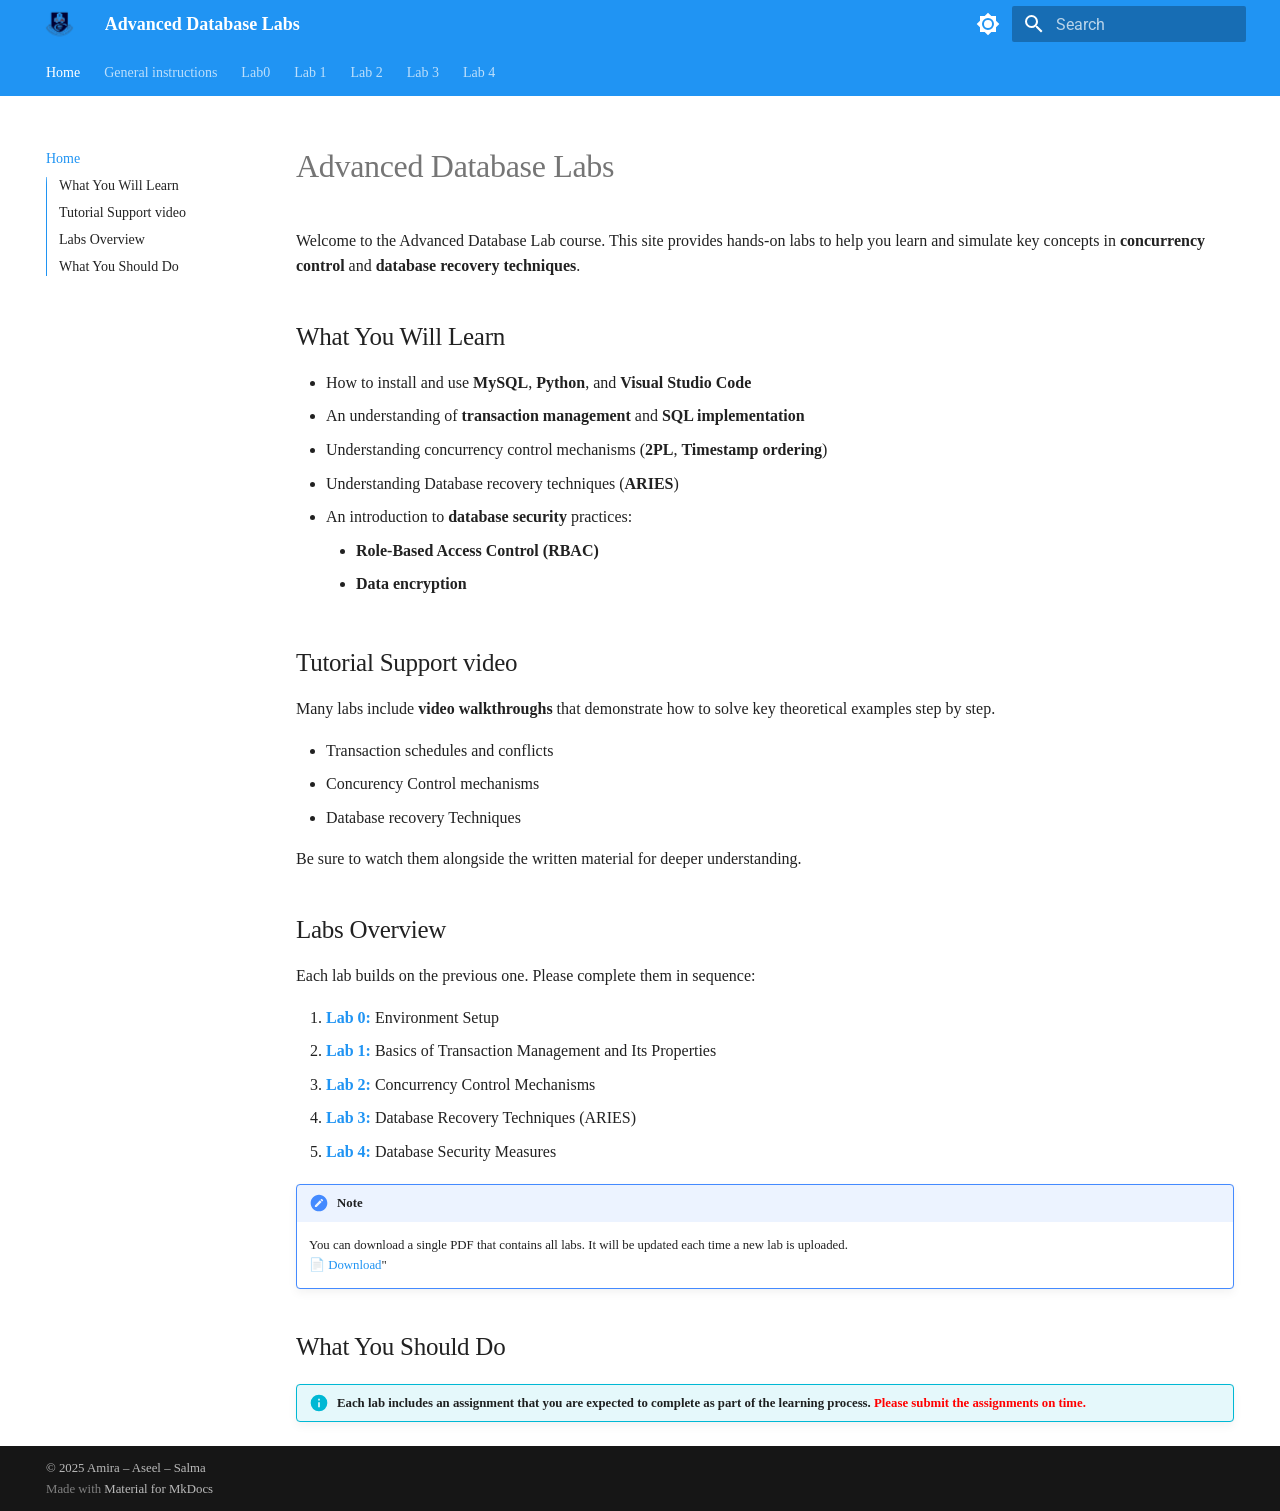
==== index.html @ b0fbf030 "Deployed c4fb5ec6 with MkDocs version: 1.6.1" ====
<!doctype html>
<html lang="en" class="no-js">
  <head>
    
      <meta charset="utf-8">
      <meta name="viewport" content="width=device-width,initial-scale=1">
      
        <meta name="description" content="A collection of lab assignments for the ADB 2025 course.">
      
      
        <meta name="author" content="Amira Nasreldeein, Aseel, Salma">
      
      
      
      
        <link rel="next" href="Labs/general_instructions/">
      
      
        
      
      
      <link rel="icon" href="image/fmsi.png">
      <meta name="generator" content="mkdocs-1.6.1, mkdocs-material-9.7.6">
    
    
      
        <title>Advanced Database Labs</title>
      
    
    
      <link rel="stylesheet" href="assets/stylesheets/main.484c7ddc.min.css">
      
        
        <link rel="stylesheet" href="assets/stylesheets/palette.ab4e12ef.min.css">
      
      


    
    
      
    
    
      
        
        
        <link rel="preconnect" href="https://fonts.gstatic.com" crossorigin>
        <link rel="stylesheet" href="https://fonts.googleapis.com/css?family=Roboto:300,300i,400,400i,700,700i%7CRoboto+Mono:400,400i,700,700i&display=fallback">
        <style>:root{--md-text-font:"Roboto";--md-code-font:"Roboto Mono"}</style>
      
    
    
      <link rel="stylesheet" href="stylesheets/extra.css">
    
    <script>__md_scope=new URL(".",location),__md_hash=e=>[...e].reduce(((e,_)=>(e<<5)-e+_.charCodeAt(0)),0),__md_get=(e,_=localStorage,t=__md_scope)=>JSON.parse(_.getItem(t.pathname+"."+e)),__md_set=(e,_,t=localStorage,a=__md_scope)=>{try{t.setItem(a.pathname+"."+e,JSON.stringify(_))}catch(e){}}</script>
    
      

    
    
  </head>
  
  
    
    
      
    
    
    
    
    <body dir="ltr" data-md-color-scheme="default" data-md-color-primary="blue" data-md-color-accent="pink">
  
    
    <input class="md-toggle" data-md-toggle="drawer" type="checkbox" id="__drawer" autocomplete="off">
    <input class="md-toggle" data-md-toggle="search" type="checkbox" id="__search" autocomplete="off">
    <label class="md-overlay" for="__drawer"></label>
    <div data-md-component="skip">
      
        
        <a href="#advanced-database-labs" class="md-skip">
          Skip to content
        </a>
      
    </div>
    <div data-md-component="announce">
      
    </div>
    
    
      

<header class="md-header" data-md-component="header">
  <nav class="md-header__inner md-grid" aria-label="Header">
    <a href="." title="Advanced Database Labs" class="md-header__button md-logo" aria-label="Advanced Database Labs" data-md-component="logo">
      
  <img src="image/fmsi.png" alt="logo">

    </a>
    <label class="md-header__button md-icon" for="__drawer">
      
      <svg xmlns="http://www.w3.org/2000/svg" viewBox="0 0 24 24"><path d="M3 6h18v2H3zm0 5h18v2H3zm0 5h18v2H3z"/></svg>
    </label>
    <div class="md-header__title" data-md-component="header-title">
      <div class="md-header__ellipsis">
        <div class="md-header__topic">
          <span class="md-ellipsis">
            Advanced Database Labs
          </span>
        </div>
        <div class="md-header__topic" data-md-component="header-topic">
          <span class="md-ellipsis">
            
              Home
            
          </span>
        </div>
      </div>
    </div>
    
      
        <form class="md-header__option" data-md-component="palette">
  
    
    
    
    <input class="md-option" data-md-color-media="" data-md-color-scheme="default" data-md-color-primary="blue" data-md-color-accent="pink"  aria-label="Switch to dark mode"  type="radio" name="__palette" id="__palette_0">
    
      <label class="md-header__button md-icon" title="Switch to dark mode" for="__palette_1" hidden>
        <svg xmlns="http://www.w3.org/2000/svg" viewBox="0 0 24 24"><path d="M12 8a4 4 0 0 0-4 4 4 4 0 0 0 4 4 4 4 0 0 0 4-4 4 4 0 0 0-4-4m0 10a6 6 0 0 1-6-6 6 6 0 0 1 6-6 6 6 0 0 1 6 6 6 6 0 0 1-6 6m8-9.31V4h-4.69L12 .69 8.69 4H4v4.69L.69 12 4 15.31V20h4.69L12 23.31 15.31 20H20v-4.69L23.31 12z"/></svg>
      </label>
    
  
    
    
    
    <input class="md-option" data-md-color-media="" data-md-color-scheme="slate" data-md-color-primary="blue" data-md-color-accent="pink"  aria-label="Switch to light mode"  type="radio" name="__palette" id="__palette_1">
    
      <label class="md-header__button md-icon" title="Switch to light mode" for="__palette_0" hidden>
        <svg xmlns="http://www.w3.org/2000/svg" viewBox="0 0 24 24"><path d="M12 18c-.89 0-1.74-.2-2.5-.55C11.56 16.5 13 14.42 13 12s-1.44-4.5-3.5-5.45C10.26 6.2 11.11 6 12 6a6 6 0 0 1 6 6 6 6 0 0 1-6 6m8-9.31V4h-4.69L12 .69 8.69 4H4v4.69L.69 12 4 15.31V20h4.69L12 23.31 15.31 20H20v-4.69L23.31 12z"/></svg>
      </label>
    
  
</form>
      
    
    
      <script>var palette=__md_get("__palette");if(palette&&palette.color){if("(prefers-color-scheme)"===palette.color.media){var media=matchMedia("(prefers-color-scheme: light)"),input=document.querySelector(media.matches?"[data-md-color-media='(prefers-color-scheme: light)']":"[data-md-color-media='(prefers-color-scheme: dark)']");palette.color.media=input.getAttribute("data-md-color-media"),palette.color.scheme=input.getAttribute("data-md-color-scheme"),palette.color.primary=input.getAttribute("data-md-color-primary"),palette.color.accent=input.getAttribute("data-md-color-accent")}for(var[key,value]of Object.entries(palette.color))document.body.setAttribute("data-md-color-"+key,value)}</script>
    
    
    
      
      
        <label class="md-header__button md-icon" for="__search">
          
          <svg xmlns="http://www.w3.org/2000/svg" viewBox="0 0 24 24"><path d="M9.5 3A6.5 6.5 0 0 1 16 9.5c0 1.61-.59 3.09-1.56 4.23l.27.27h.79l5 5-1.5 1.5-5-5v-.79l-.27-.27A6.52 6.52 0 0 1 9.5 16 6.5 6.5 0 0 1 3 9.5 6.5 6.5 0 0 1 9.5 3m0 2C7 5 5 7 5 9.5S7 14 9.5 14 14 12 14 9.5 12 5 9.5 5"/></svg>
        </label>
        <div class="md-search" data-md-component="search" role="dialog">
  <label class="md-search__overlay" for="__search"></label>
  <div class="md-search__inner" role="search">
    <form class="md-search__form" name="search">
      <input type="text" class="md-search__input" name="query" aria-label="Search" placeholder="Search" autocapitalize="off" autocorrect="off" autocomplete="off" spellcheck="false" data-md-component="search-query" required>
      <label class="md-search__icon md-icon" for="__search">
        
        <svg xmlns="http://www.w3.org/2000/svg" viewBox="0 0 24 24"><path d="M9.5 3A6.5 6.5 0 0 1 16 9.5c0 1.61-.59 3.09-1.56 4.23l.27.27h.79l5 5-1.5 1.5-5-5v-.79l-.27-.27A6.52 6.52 0 0 1 9.5 16 6.5 6.5 0 0 1 3 9.5 6.5 6.5 0 0 1 9.5 3m0 2C7 5 5 7 5 9.5S7 14 9.5 14 14 12 14 9.5 12 5 9.5 5"/></svg>
        
        <svg xmlns="http://www.w3.org/2000/svg" viewBox="0 0 24 24"><path d="M20 11v2H8l5.5 5.5-1.42 1.42L4.16 12l7.92-7.92L13.5 5.5 8 11z"/></svg>
      </label>
      <nav class="md-search__options" aria-label="Search">
        
        <button type="reset" class="md-search__icon md-icon" title="Clear" aria-label="Clear" tabindex="-1">
          
          <svg xmlns="http://www.w3.org/2000/svg" viewBox="0 0 24 24"><path d="M19 6.41 17.59 5 12 10.59 6.41 5 5 6.41 10.59 12 5 17.59 6.41 19 12 13.41 17.59 19 19 17.59 13.41 12z"/></svg>
        </button>
      </nav>
      
        <div class="md-search__suggest" data-md-component="search-suggest"></div>
      
    </form>
    <div class="md-search__output">
      <div class="md-search__scrollwrap" tabindex="0" data-md-scrollfix>
        <div class="md-search-result" data-md-component="search-result">
          <div class="md-search-result__meta">
            Initializing search
          </div>
          <ol class="md-search-result__list" role="presentation"></ol>
        </div>
      </div>
    </div>
  </div>
</div>
      
    
    
  </nav>
  
</header>
    
    <div class="md-container" data-md-component="container">
      
      
        
          
            
<nav class="md-tabs" aria-label="Tabs" data-md-component="tabs">
  <div class="md-grid">
    <ul class="md-tabs__list">
      
        
  
  
  
    
  
  
    <li class="md-tabs__item md-tabs__item--active">
      <a href="." class="md-tabs__link">
        
  
  
    
  
  Home

      </a>
    </li>
  

      
        
  
  
  
  
    <li class="md-tabs__item">
      <a href="Labs/general_instructions/" class="md-tabs__link">
        
  
  
    
  
  General instructions

      </a>
    </li>
  

      
        
  
  
  
  
    <li class="md-tabs__item">
      <a href="Labs/Lab0/" class="md-tabs__link">
        
  
  
    
  
  Lab0

      </a>
    </li>
  

      
        
  
  
  
  
    <li class="md-tabs__item">
      <a href="Labs/Lab1/" class="md-tabs__link">
        
  
  
    
  
  Lab 1

      </a>
    </li>
  

      
        
  
  
  
  
    <li class="md-tabs__item">
      <a href="Labs/Lab2/" class="md-tabs__link">
        
  
  
    
  
  Lab 2

      </a>
    </li>
  

      
        
  
  
  
  
    <li class="md-tabs__item">
      <a href="Labs/Lab3/" class="md-tabs__link">
        
  
  
    
  
  Lab 3

      </a>
    </li>
  

      
        
  
  
  
  
    <li class="md-tabs__item">
      <a href="Labs/Lab4/" class="md-tabs__link">
        
  
  
    
  
  Lab 4

      </a>
    </li>
  

      
    </ul>
  </div>
</nav>
          
        
      
      <main class="md-main" data-md-component="main">
        <div class="md-main__inner md-grid">
          
            
              
              <div class="md-sidebar md-sidebar--primary" data-md-component="sidebar" data-md-type="navigation" >
                <div class="md-sidebar__scrollwrap">
                  <div class="md-sidebar__inner">
                    


  


  

<nav class="md-nav md-nav--primary md-nav--lifted md-nav--integrated" aria-label="Navigation" data-md-level="0">
  <label class="md-nav__title" for="__drawer">
    <a href="." title="Advanced Database Labs" class="md-nav__button md-logo" aria-label="Advanced Database Labs" data-md-component="logo">
      
  <img src="image/fmsi.png" alt="logo">

    </a>
    Advanced Database Labs
  </label>
  
  <ul class="md-nav__list" data-md-scrollfix>
    
      
      
  
  
    
  
  
  
    <li class="md-nav__item md-nav__item--active">
      
      <input class="md-nav__toggle md-toggle" type="checkbox" id="__toc">
      
      
        
      
      
        <label class="md-nav__link md-nav__link--active" for="__toc">
          
  
  
  <span class="md-ellipsis">
    
  
    Home
  

    
  </span>
  
  

          <span class="md-nav__icon md-icon"></span>
        </label>
      
      <a href="." class="md-nav__link md-nav__link--active">
        
  
  
  <span class="md-ellipsis">
    
  
    Home
  

    
  </span>
  
  

      </a>
      
        

<nav class="md-nav md-nav--secondary" aria-label="Table of contents">
  
  
  
    
  
  
    <label class="md-nav__title" for="__toc">
      <span class="md-nav__icon md-icon"></span>
      Table of contents
    </label>
    <ul class="md-nav__list" data-md-component="toc" data-md-scrollfix>
      
        <li class="md-nav__item">
  <a href="#what-you-will-learn" class="md-nav__link">
    <span class="md-ellipsis">
      
        What You Will Learn
      
    </span>
  </a>
  
</li>
      
        <li class="md-nav__item">
  <a href="#tutorial-support-video" class="md-nav__link">
    <span class="md-ellipsis">
      
        Tutorial Support video
      
    </span>
  </a>
  
</li>
      
        <li class="md-nav__item">
  <a href="#labs-overview" class="md-nav__link">
    <span class="md-ellipsis">
      
        Labs Overview
      
    </span>
  </a>
  
</li>
      
        <li class="md-nav__item">
  <a href="#what-you-should-do" class="md-nav__link">
    <span class="md-ellipsis">
      
        What You Should Do
      
    </span>
  </a>
  
</li>
      
    </ul>
  
</nav>
      
    </li>
  

    
      
      
  
  
  
  
    <li class="md-nav__item">
      <a href="Labs/general_instructions/" class="md-nav__link">
        
  
  
  <span class="md-ellipsis">
    
  
    General instructions
  

    
  </span>
  
  

      </a>
    </li>
  

    
      
      
  
  
  
  
    <li class="md-nav__item">
      <a href="Labs/Lab0/" class="md-nav__link">
        
  
  
  <span class="md-ellipsis">
    
  
    Lab0
  

    
  </span>
  
  

      </a>
    </li>
  

    
      
      
  
  
  
  
    <li class="md-nav__item">
      <a href="Labs/Lab1/" class="md-nav__link">
        
  
  
  <span class="md-ellipsis">
    
  
    Lab 1
  

    
  </span>
  
  

      </a>
    </li>
  

    
      
      
  
  
  
  
    <li class="md-nav__item">
      <a href="Labs/Lab2/" class="md-nav__link">
        
  
  
  <span class="md-ellipsis">
    
  
    Lab 2
  

    
  </span>
  
  

      </a>
    </li>
  

    
      
      
  
  
  
  
    <li class="md-nav__item">
      <a href="Labs/Lab3/" class="md-nav__link">
        
  
  
  <span class="md-ellipsis">
    
  
    Lab 3
  

    
  </span>
  
  

      </a>
    </li>
  

    
      
      
  
  
  
  
    <li class="md-nav__item">
      <a href="Labs/Lab4/" class="md-nav__link">
        
  
  
  <span class="md-ellipsis">
    
  
    Lab 4
  

    
  </span>
  
  

      </a>
    </li>
  

    
  </ul>
</nav>
                  </div>
                </div>
              </div>
            
            
          
          
            <div class="md-content" data-md-component="content">
              
              <article class="md-content__inner md-typeset">
                
                  



<h1 id="advanced-database-labs">Advanced Database Labs</h1>
<p>Welcome to the Advanced Database Lab course. This site provides hands-on labs to help you learn and simulate key concepts in <strong>concurrency control</strong> and <strong>database recovery techniques</strong>.</p>
<h2 id="what-you-will-learn">What You Will Learn</h2>
<ul>
<li>How to install and use <strong>MySQL</strong>, <strong>Python</strong>, and <strong>Visual Studio Code</strong></li>
<li>An understanding of <strong>transaction management</strong> and <strong>SQL implementation</strong></li>
<li>Understanding concurrency control mechanisms (<strong>2PL</strong>, <strong>Timestamp ordering</strong>)</li>
<li>Understanding Database recovery techniques (<strong>ARIES</strong>)</li>
<li>An introduction to <strong>database security</strong> practices:<ul>
<li><strong>Role-Based Access Control (RBAC)</strong></li>
<li><strong>Data encryption</strong></li>
</ul>
</li>
</ul>
<h2 id="tutorial-support-video">Tutorial Support video</h2>
<p>Many labs include <strong>video walkthroughs</strong> that demonstrate how to solve key theoretical examples step by step.</p>
<ul>
<li>Transaction schedules and conflicts</li>
<li>Concurency Control mechanisms</li>
<li>Database recovery Techniques</li>
</ul>
<p>Be sure to watch them alongside the written material for deeper understanding.</p>
<h2 id="labs-overview">Labs Overview</h2>
<p>Each lab builds on the previous one. Please complete them in sequence:</p>
<ol>
<li><a href="Labs/Lab0/"><strong>Lab 0:</strong></a> Environment Setup</li>
<li><a href="Labs/Lab1/"><strong>Lab 1:</strong></a> Basics of Transaction Management and Its Properties</li>
<li><a href="Labs/Lab2/"><strong>Lab 2:</strong></a> Concurrency Control Mechanisms</li>
<li><a href="Labs/Lab3/"><strong>Lab 3:</strong></a> Database Recovery Techniques (ARIES)</li>
<li><a href="Labs/Lab4/"><strong>Lab 4:</strong></a> Database Security Measures</li>
</ol>
<div class="admonition note">
<p class="admonition-title">Note</p>
<p>You can download a single PDF that contains all labs. It will be updated each time a new lab is uploaded.<br />
📄 <a href="pdfs/documents.pdf">Download</a>"</p>
</div>
<h2 id="what-you-should-do">What You Should Do</h2>
<div class="admonition info">
<p class="admonition-title">Each lab includes an <strong>assignment</strong> that you are expected to complete as part of the learning process.<span style="color: red;"> Please submit the assignments on time.</span></p>
</div>












                
              </article>
            </div>
          
          
  <script>var tabs=__md_get("__tabs");if(Array.isArray(tabs))e:for(var set of document.querySelectorAll(".tabbed-set")){var labels=set.querySelector(".tabbed-labels");for(var tab of tabs)for(var label of labels.getElementsByTagName("label"))if(label.innerText.trim()===tab){var input=document.getElementById(label.htmlFor);input.checked=!0;continue e}}</script>

<script>var target=document.getElementById(location.hash.slice(1));target&&target.name&&(target.checked=target.name.startsWith("__tabbed_"))</script>
        </div>
        
          <button type="button" class="md-top md-icon" data-md-component="top" hidden>
  
  <svg xmlns="http://www.w3.org/2000/svg" viewBox="0 0 24 24"><path d="M13 20h-2V8l-5.5 5.5-1.42-1.42L12 4.16l7.92 7.92-1.42 1.42L13 8z"/></svg>
  Back to top
</button>
        
      </main>
      
        <footer class="md-footer">
  
  <div class="md-footer-meta md-typeset">
    <div class="md-footer-meta__inner md-grid">
      <div class="md-copyright">
  
    <div class="md-copyright__highlight">
      © 2025 Amira – Aseel – Salma
    </div>
  
  
    Made with
    <a href="https://squidfunk.github.io/mkdocs-material/" target="_blank" rel="noopener">
      Material for MkDocs
    </a>
  
</div>
      
    </div>
  </div>
</footer>
      
    </div>
    <div class="md-dialog" data-md-component="dialog">
      <div class="md-dialog__inner md-typeset"></div>
    </div>
    
    
    
      
      
      <script id="__config" type="application/json">{"annotate": null, "base": ".", "features": ["navigation.tabs", "navigation.sections", "toc.integrate", "content.tooltips", "navigation.top", "search.suggest", "search.highlight", "content.tabs.link", "content.code.annotate", "content.code.copy", "content.code.select", "content.code.expand", "content.code.fold", "content.code.line_numbers", "content.code.highlight", "content.code.language", "content.code.title", "content.code.wrap"], "search": "assets/javascripts/workers/search.2c215733.min.js", "tags": null, "translations": {"clipboard.copied": "Copied to clipboard", "clipboard.copy": "Copy to clipboard", "search.result.more.one": "1 more on this page", "search.result.more.other": "# more on this page", "search.result.none": "No matching documents", "search.result.one": "1 matching document", "search.result.other": "# matching documents", "search.result.placeholder": "Type to start searching", "search.result.term.missing": "Missing", "select.version": "Select version"}, "version": null}</script>
    
    
      <script src="assets/javascripts/bundle.79ae519e.min.js"></script>
      
        <script src="js/open_links.js"></script>
      
    
  </body>
</html>
---- assets/stylesheets/main.484c7ddc.min.css ----
@charset "UTF-8";html{-webkit-text-size-adjust:none;-moz-text-size-adjust:none;text-size-adjust:none;box-sizing:border-box}*,:after,:before{box-sizing:inherit}@media (prefers-reduced-motion){*,:after,:before{transition:none!important}}body{margin:0}a,button,input,label{-webkit-tap-highlight-color:transparent}a{color:inherit;text-decoration:none}hr{border:0;box-sizing:initial;display:block;height:.05rem;overflow:visible;padding:0}small{font-size:80%}sub,sup{line-height:1em}img{border-style:none}table{border-collapse:initial;border-spacing:0}td,th{font-weight:400;vertical-align:top}button{background:#0000;border:0;font-family:inherit;font-size:inherit;margin:0;padding:0}input{border:0;outline:none}:root{--md-primary-fg-color:#4051b5;--md-primary-fg-color--light:#5d6cc0;--md-primary-fg-color--dark:#303fa1;--md-primary-bg-color:#fff;--md-primary-bg-color--light:#ffffffb3;--md-accent-fg-color:#526cfe;--md-accent-fg-color--transparent:#526cfe1a;--md-accent-bg-color:#fff;--md-accent-bg-color--light:#ffffffb3}[data-md-color-scheme=default]{color-scheme:light}[data-md-color-scheme=default] img[src$="#gh-dark-mode-only"],[data-md-color-scheme=default] img[src$="#only-dark"]{display:none}:root,[data-md-color-scheme=default]{--md-hue:225deg;--md-default-fg-color:#000000de;--md-default-fg-color--light:#0000008a;--md-default-fg-color--lighter:#00000052;--md-default-fg-color--lightest:#00000012;--md-default-bg-color:#fff;--md-default-bg-color--light:#ffffffb3;--md-default-bg-color--lighter:#ffffff4d;--md-default-bg-color--lightest:#ffffff1f;--md-code-fg-color:#36464e;--md-code-bg-color:#f5f5f5;--md-code-bg-color--light:#f5f5f5b3;--md-code-bg-color--lighter:#f5f5f54d;--md-code-hl-color:#4287ff;--md-code-hl-color--light:#4287ff1a;--md-code-hl-number-color:#d52a2a;--md-code-hl-special-color:#db1457;--md-code-hl-function-color:#a846b9;--md-code-hl-constant-color:#6e59d9;--md-code-hl-keyword-color:#3f6ec6;--md-code-hl-string-color:#1c7d4d;--md-code-hl-name-color:var(--md-code-fg-color);--md-code-hl-operator-color:var(--md-default-fg-color--light);--md-code-hl-punctuation-color:var(--md-default-fg-color--light);--md-code-hl-comment-color:var(--md-default-fg-color--light);--md-code-hl-generic-color:var(--md-default-fg-color--light);--md-code-hl-variable-color:var(--md-default-fg-color--light);--md-typeset-color:var(--md-default-fg-color);--md-typeset-a-color:var(--md-primary-fg-color);--md-typeset-del-color:#f5503d26;--md-typeset-ins-color:#0bd57026;--md-typeset-kbd-color:#fafafa;--md-typeset-kbd-accent-color:#fff;--md-typeset-kbd-border-color:#b8b8b8;--md-typeset-mark-color:#ffff0080;--md-typeset-table-color:#0000001f;--md-typeset-table-color--light:rgba(0,0,0,.035);--md-admonition-fg-color:var(--md-default-fg-color);--md-admonition-bg-color:var(--md-default-bg-color);--md-warning-fg-color:#000000de;--md-warning-bg-color:#ff9;--md-footer-fg-color:#fff;--md-footer-fg-color--light:#ffffffb3;--md-footer-fg-color--lighter:#ffffff73;--md-footer-bg-color:#000000de;--md-footer-bg-color--dark:#00000052;--md-shadow-z1:0 0.2rem 0.5rem #0000000d,0 0 0.05rem #0000001a;--md-shadow-z2:0 0.2rem 0.5rem #0000001a,0 0 0.05rem #00000040;--md-shadow-z3:0 0.2rem 0.5rem #0003,0 0 0.05rem #00000059}.md-icon svg{fill:currentcolor;display:block;height:1.2rem;width:1.2rem}body{-webkit-font-smoothing:antialiased;-moz-osx-font-smoothing:grayscale;--md-text-font-family:var(--md-text-font,_),-apple-system,BlinkMacSystemFont,Helvetica,Arial,sans-serif;--md-code-font-family:var(--md-code-font,_),SFMono-Regular,Consolas,Menlo,monospace}aside,body,input{font-feature-settings:"kern","liga";color:var(--md-typeset-color);font-family:var(--md-text-font-family)}code,kbd,pre{font-feature-settings:"kern";font-family:var(--md-code-font-family)}:root{--md-typeset-table-sort-icon:url('data:image/svg+xml;charset=utf-8,<svg xmlns="http://www.w3.org/2000/svg" viewBox="0 0 24 24"><path d="m18 21-4-4h3V7h-3l4-4 4 4h-3v10h3M2 19v-2h10v2M2 13v-2h7v2M2 7V5h4v2z"/></svg>');--md-typeset-table-sort-icon--asc:url('data:image/svg+xml;charset=utf-8,<svg xmlns="http://www.w3.org/2000/svg" viewBox="0 0 24 24"><path d="M19 17h3l-4 4-4-4h3V3h2M2 17h10v2H2M6 5v2H2V5m0 6h7v2H2z"/></svg>');--md-typeset-table-sort-icon--desc:url('data:image/svg+xml;charset=utf-8,<svg xmlns="http://www.w3.org/2000/svg" viewBox="0 0 24 24"><path d="M19 7h3l-4-4-4 4h3v14h2M2 17h10v2H2M6 5v2H2V5m0 6h7v2H2z"/></svg>')}.md-typeset{-webkit-print-color-adjust:exact;color-adjust:exact;font-size:.8rem;line-height:1.6;overflow-wrap:break-word}@media print{.md-typeset{font-size:.68rem}}.md-typeset blockquote,.md-typeset dl,.md-typeset figure,.md-typeset ol,.md-typeset pre,.md-typeset ul{margin-bottom:1em;margin-top:1em}.md-typeset h1{color:var(--md-default-fg-color--light);font-size:2em;line-height:1.3;margin:0 0 1.25em}.md-typeset h1,.md-typeset h2{font-weight:300;letter-spacing:-.01em}.md-typeset h2{font-size:1.5625em;line-height:1.4;margin:1.6em 0 .64em}.md-typeset h3{font-size:1.25em;font-weight:400;letter-spacing:-.01em;line-height:1.5;margin:1.6em 0 .8em}.md-typeset h2+h3{margin-top:.8em}.md-typeset h4{font-weight:700;letter-spacing:-.01em;margin:1em 0}.md-typeset h5,.md-typeset h6{color:var(--md-default-fg-color--light);font-size:.8em;font-weight:700;letter-spacing:-.01em;margin:1.25em 0}.md-typeset h5{text-transform:uppercase}.md-typeset h5 code{text-transform:none}.md-typeset hr{border-bottom:.05rem solid var(--md-default-fg-color--lightest);display:flow-root;margin:1.5em 0}.md-typeset a{color:var(--md-typeset-a-color);word-break:break-word}.md-typeset a,.md-typeset a:before{transition:color 125ms}.md-typeset a:focus,.md-typeset a:hover{color:var(--md-accent-fg-color)}.md-typeset a:focus code,.md-typeset a:hover code{background-color:var(--md-accent-fg-color--transparent);color:var(--md-accent-fg-color)}.md-typeset a code{color:var(--md-typeset-a-color)}.md-typeset a.focus-visible{outline-color:var(--md-accent-fg-color);outline-offset:.2rem}.md-typeset code,.md-typeset kbd,.md-typeset pre{color:var(--md-code-fg-color);direction:ltr;font-variant-ligatures:none;transition:background-color 125ms}@media print{.md-typeset code,.md-typeset kbd,.md-typeset pre{white-space:pre-wrap}}.md-typeset code{background-color:var(--md-code-bg-color);border-radius:.1rem;-webkit-box-decoration-break:clone;box-decoration-break:clone;font-size:.85em;padding:0 .2941176471em;transition:color 125ms,background-color 125ms;word-break:break-word}.md-typeset code:not(.focus-visible){-webkit-tap-highlight-color:transparent;outline:none}.md-typeset pre{display:flow-root;line-height:1.4;position:relative}.md-typeset pre>code{-webkit-box-decoration-break:slice;box-decoration-break:slice;box-shadow:none;display:block;margin:0;outline-color:var(--md-accent-fg-color);overflow:auto;padding:.7720588235em 1.1764705882em;scrollbar-color:var(--md-default-fg-color--lighter) #0000;scrollbar-width:thin;touch-action:auto;word-break:normal}.md-typeset pre>code:hover{scrollbar-color:var(--md-accent-fg-color) #0000}.md-typeset pre>code::-webkit-scrollbar{height:.2rem;width:.2rem}.md-typeset pre>code::-webkit-scrollbar-thumb{background-color:var(--md-default-fg-color--lighter)}.md-typeset pre>code::-webkit-scrollbar-thumb:hover{background-color:var(--md-accent-fg-color)}.md-typeset kbd{background-color:var(--md-typeset-kbd-color);border-radius:.1rem;box-shadow:0 .1rem 0 .05rem var(--md-typeset-kbd-border-color),0 .1rem 0 var(--md-typeset-kbd-border-color),0 -.1rem .2rem var(--md-typeset-kbd-accent-color) inset;color:var(--md-default-fg-color);display:inline-block;font-size:.75em;padding:0 .6666666667em;vertical-align:text-top;word-break:break-word}.md-typeset mark{background-color:var(--md-typeset-mark-color);-webkit-box-decoration-break:clone;box-decoration-break:clone;color:inherit;word-break:break-word}.md-typeset abbr{cursor:help;text-decoration:none}.md-typeset [data-preview],.md-typeset abbr{border-bottom:.05rem dotted var(--md-default-fg-color--light)}.md-typeset small{opacity:.75}[dir=ltr] .md-typeset sub,[dir=ltr] .md-typeset sup{margin-left:.078125em}[dir=rtl] .md-typeset sub,[dir=rtl] .md-typeset sup{margin-right:.078125em}[dir=ltr] .md-typeset blockquote{padding-left:.6rem}[dir=rtl] .md-typeset blockquote{padding-right:.6rem}[dir=ltr] .md-typeset blockquote{border-left:.2rem solid var(--md-default-fg-color--lighter)}[dir=rtl] .md-typeset blockquote{border-right:.2rem solid var(--md-default-fg-color--lighter)}.md-typeset blockquote{color:var(--md-default-fg-color--light);margin-left:0;margin-right:0}.md-typeset ul{list-style-type:disc}.md-typeset ul[type]{list-style-type:revert-layer}[dir=ltr] .md-typeset ol,[dir=ltr] .md-typeset ul{margin-left:.625em}[dir=rtl] .md-typeset ol,[dir=rtl] .md-typeset ul{margin-right:.625em}.md-typeset ol,.md-typeset ul{padding:0}.md-typeset ol:not([hidden]),.md-typeset ul:not([hidden]){display:flow-root}.md-typeset ol ol,.md-typeset ul ol{list-style-type:lower-alpha}.md-typeset ol ol ol,.md-typeset ul ol ol{list-style-type:lower-roman}.md-typeset ol ol ol ol,.md-typeset ul ol ol ol{list-style-type:upper-alpha}.md-typeset ol ol ol ol ol,.md-typeset ul ol ol ol ol{list-style-type:upper-roman}.md-typeset ol[type],.md-typeset ul[type]{list-style-type:revert-layer}[dir=ltr] .md-typeset ol li,[dir=ltr] .md-typeset ul li{margin-left:1.25em}[dir=rtl] .md-typeset ol li,[dir=rtl] .md-typeset ul li{margin-right:1.25em}.md-typeset ol li,.md-typeset ul li{margin-bottom:.5em}.md-typeset ol li blockquote,.md-typeset ol li p,.md-typeset ul li blockquote,.md-typeset ul li p{margin:.5em 0}.md-typeset ol li:last-child,.md-typeset ul li:last-child{margin-bottom:0}[dir=ltr] .md-typeset ol li ol,[dir=ltr] .md-typeset ol li ul,[dir=ltr] .md-typeset ul li ol,[dir=ltr] .md-typeset ul li ul{margin-left:.625em}[dir=rtl] .md-typeset ol li ol,[dir=rtl] .md-typeset ol li ul,[dir=rtl] .md-typeset ul li ol,[dir=rtl] .md-typeset ul li ul{margin-right:.625em}.md-typeset ol li ol,.md-typeset ol li ul,.md-typeset ul li ol,.md-typeset ul li ul{margin-bottom:.5em;margin-top:.5em}[dir=ltr] .md-typeset dd{margin-left:1.875em}[dir=rtl] .md-typeset dd{margin-right:1.875em}.md-typeset dd{margin-bottom:1.5em;margin-top:1em}.md-typeset img,.md-typeset svg,.md-typeset video{height:auto;max-width:100%}.md-typeset img[align=left]{margin:1em 1em 1em 0}.md-typeset img[align=right]{margin:1em 0 1em 1em}.md-typeset img[align]:only-child{margin-top:0}.md-typeset figure{display:flow-root;margin:1em auto;max-width:100%;text-align:center;width:fit-content}.md-typeset figure img{display:block;margin:0 auto}.md-typeset figcaption{font-style:italic;margin:1em auto;max-width:24rem}.md-typeset iframe{max-width:100%}.md-typeset table:not([class]){background-color:var(--md-default-bg-color);border:.05rem solid var(--md-typeset-table-color);border-radius:.1rem;display:inline-block;font-size:.64rem;max-width:100%;overflow:auto;touch-action:auto}@media print{.md-typeset table:not([class]){display:table}}.md-typeset table:not([class])+*{margin-top:1.5em}.md-typeset table:not([class]) td>:first-child,.md-typeset table:not([class]) th>:first-child{margin-top:0}.md-typeset table:not([class]) td>:last-child,.md-typeset table:not([class]) th>:last-child{margin-bottom:0}.md-typeset table:not([class]) td:not([align]),.md-typeset table:not([class]) th:not([align]){text-align:left}[dir=rtl] .md-typeset table:not([class]) td:not([align]),[dir=rtl] .md-typeset table:not([class]) th:not([align]){text-align:right}.md-typeset table:not([class]) th{font-weight:700;min-width:5rem;padding:.9375em 1.25em;vertical-align:top}.md-typeset table:not([class]) td{border-top:.05rem solid var(--md-typeset-table-color);padding:.9375em 1.25em;vertical-align:top}.md-typeset table:not([class]) tbody tr{transition:background-color 125ms}.md-typeset table:not([class]) tbody tr:hover{background-color:var(--md-typeset-table-color--light);box-shadow:0 .05rem 0 var(--md-default-bg-color) inset}.md-typeset table:not([class]) a{word-break:normal}.md-typeset table th[role=columnheader]{cursor:pointer}[dir=ltr] .md-typeset table th[role=columnheader]:after{margin-left:.5em}[dir=rtl] .md-typeset table th[role=columnheader]:after{margin-right:.5em}.md-typeset table th[role=columnheader]:after{content:"";display:inline-block;height:1.2em;-webkit-mask-image:var(--md-typeset-table-sort-icon);mask-image:var(--md-typeset-table-sort-icon);-webkit-mask-repeat:no-repeat;mask-repeat:no-repeat;-webkit-mask-size:contain;mask-size:contain;transition:background-color 125ms;vertical-align:text-bottom;width:1.2em}.md-typeset table th[role=columnheader]:hover:after{background-color:var(--md-default-fg-color--lighter)}.md-typeset table th[role=columnheader][aria-sort=ascending]:after{background-color:var(--md-default-fg-color--light);-webkit-mask-image:var(--md-typeset-table-sort-icon--asc);mask-image:var(--md-typeset-table-sort-icon--asc)}.md-typeset table th[role=columnheader][aria-sort=descending]:after{background-color:var(--md-default-fg-color--light);-webkit-mask-image:var(--md-typeset-table-sort-icon--desc);mask-image:var(--md-typeset-table-sort-icon--desc)}.md-typeset__scrollwrap{margin:1em -.8rem;overflow-x:auto;touch-action:auto}.md-typeset__table{display:inline-block;margin-bottom:.5em;padding:0 .8rem}@media print{.md-typeset__table{display:block}}html .md-typeset__table table{display:table;margin:0;overflow:hidden;width:100%}@media screen and (max-width:44.984375em){.md-content__inner>pre{margin:1em -.8rem}.md-content__inner>pre code{border-radius:0}}.md-typeset .md-author{border-radius:100%;display:block;flex-shrink:0;height:1.6rem;overflow:hidden;position:relative;transition:color 125ms,transform 125ms;width:1.6rem}.md-typeset .md-author img{display:block}.md-typeset .md-author--more{background:var(--md-default-fg-color--lightest);color:var(--md-default-fg-color--lighter);font-size:.6rem;font-weight:700;line-height:1.6rem;text-align:center}.md-typeset .md-author--long{height:2.4rem;width:2.4rem}.md-typeset a.md-author{transform:scale(1)}.md-typeset a.md-author img{border-radius:100%;filter:grayscale(100%) opacity(75%);transition:filter 125ms}.md-typeset a.md-author:focus,.md-typeset a.md-author:hover{transform:scale(1.1);z-index:1}.md-typeset a.md-author:focus img,.md-typeset a.md-author:hover img{filter:grayscale(0)}.md-banner{background-color:var(--md-footer-bg-color);color:var(--md-footer-fg-color);overflow:auto}@media print{.md-banner{display:none}}.md-banner--warning{background-color:var(--md-warning-bg-color);color:var(--md-warning-fg-color)}.md-banner__inner{font-size:.7rem;margin:.6rem auto;padding:0 .8rem}[dir=ltr] .md-banner__button{float:right}[dir=rtl] .md-banner__button{float:left}.md-banner__button{color:inherit;cursor:pointer;transition:opacity .25s}.no-js .md-banner__button{display:none}.md-banner__button:hover{opacity:.7}html{font-size:125%;height:100%;overflow-x:hidden}@media screen and (min-width:100em){html{font-size:137.5%}}@media screen and (min-width:125em){html{font-size:150%}}body{background-color:var(--md-default-bg-color);display:flex;flex-direction:column;font-size:.5rem;min-height:100%;position:relative;width:100%}@media print{body{display:block}}@media screen and (max-width:59.984375em){body[data-md-scrolllock]{position:fixed}}.md-grid{margin-left:auto;margin-right:auto;max-width:61rem}.md-container{display:flex;flex-direction:column;flex-grow:1}@media print{.md-container{display:block}}.md-main{flex-grow:1}.md-main__inner{display:flex;height:100%;margin-top:1.5rem}.md-ellipsis{overflow:hidden;text-overflow:ellipsis}.md-toggle{display:none}.md-option{height:0;opacity:0;position:absolute;width:0}.md-option:checked+label:not([hidden]){display:block}.md-option.focus-visible+label{outline-color:var(--md-accent-fg-color);outline-style:auto}.md-skip{background-color:var(--md-default-fg-color);border-radius:.1rem;color:var(--md-default-bg-color);font-size:.64rem;margin:.5rem;opacity:0;outline-color:var(--md-accent-fg-color);padding:.3rem .5rem;position:fixed;transform:translateY(.4rem);z-index:-1}.md-skip:focus{opacity:1;transform:translateY(0);transition:transform .25s cubic-bezier(.4,0,.2,1),opacity 175ms 75ms;z-index:10}@page{margin:25mm}:root{--md-clipboard-icon:url('data:image/svg+xml;charset=utf-8,<svg xmlns="http://www.w3.org/2000/svg" viewBox="0 0 24 24"><path d="M19 21H8V7h11m0-2H8a2 2 0 0 0-2 2v14a2 2 0 0 0 2 2h11a2 2 0 0 0 2-2V7a2 2 0 0 0-2-2m-3-4H4a2 2 0 0 0-2 2v14h2V3h12z"/></svg>')}.md-clipboard{border-radius:.1rem;color:var(--md-default-fg-color--lightest);cursor:pointer;height:1.5em;outline-color:var(--md-accent-fg-color);outline-offset:.1rem;transition:color .25s;width:1.5em;z-index:1}@media print{.md-clipboard{display:none}}.md-clipboard:not(.focus-visible){-webkit-tap-highlight-color:transparent;outline:none}:hover>.md-clipboard{color:var(--md-default-fg-color--light)}.md-clipboard:focus,.md-clipboard:hover{color:var(--md-accent-fg-color)}.md-clipboard:after{background-color:currentcolor;content:"";display:block;height:1.125em;margin:0 auto;-webkit-mask-image:var(--md-clipboard-icon);mask-image:var(--md-clipboard-icon);-webkit-mask-position:center;mask-position:center;-webkit-mask-repeat:no-repeat;mask-repeat:no-repeat;-webkit-mask-size:contain;mask-size:contain;width:1.125em}.md-clipboard--inline{cursor:pointer}.md-clipboard--inline code{transition:color .25s,background-color .25s}.md-clipboard--inline:focus code,.md-clipboard--inline:hover code{background-color:var(--md-accent-fg-color--transparent);color:var(--md-accent-fg-color)}:root{--md-code-select-icon:url('data:image/svg+xml;charset=utf-8,<svg xmlns="http://www.w3.org/2000/svg" viewBox="0 0 24 24"><path d="M19 19h-4v2h4c1.1 0 2-.9 2-2v-4h-2m0-12h-4v2h4v4h2V5c0-1.1-.9-2-2-2M5 5h4V3H5c-1.1 0-2 .9-2 2v4h2m0 6H3v4c0 1.1.9 2 2 2h4v-2H5zm2-4h2v2H7zm4 0h2v2h-2zm4 0h2v2h-2zM7 7h2v2H7zm4 0h2v2h-2zm4 0h2v2h-2zm-8 8h2v2H7zm4 0h2v2h-2zm4 0h2v2h-2z"/></svg>');--md-code-copy-icon:url('data:image/svg+xml;charset=utf-8,<svg xmlns="http://www.w3.org/2000/svg" viewBox="0 0 24 24"><path d="M19 21H8V7h11m0-2H8a2 2 0 0 0-2 2v14a2 2 0 0 0 2 2h11a2 2 0 0 0 2-2V7a2 2 0 0 0-2-2m-3-4H4a2 2 0 0 0-2 2v14h2V3h12z"/></svg>')}.md-typeset .md-code__content{display:grid}.md-code__nav{background-color:var(--md-code-bg-color--lighter);border-radius:.1rem;display:flex;gap:.2rem;padding:.2rem;position:absolute;right:.25em;top:.25em;transition:background-color .25s;z-index:1}:hover>.md-code__nav{background-color:var(--md-code-bg-color--light)}.md-code__button{color:var(--md-default-fg-color--lightest);cursor:pointer;display:block;height:1.5em;outline-color:var(--md-accent-fg-color);outline-offset:.1rem;transition:color .25s;width:1.5em}:hover>*>.md-code__button{color:var(--md-default-fg-color--light)}.md-code__button.focus-visible,.md-code__button:hover{color:var(--md-accent-fg-color)}.md-code__button--active{color:var(--md-default-fg-color)!important}.md-code__button:after{background-color:currentcolor;content:"";display:block;height:1.125em;margin:0 auto;-webkit-mask-position:center;mask-position:center;-webkit-mask-repeat:no-repeat;mask-repeat:no-repeat;-webkit-mask-size:contain;mask-size:contain;width:1.125em}.md-code__button[data-md-type=select]:after{-webkit-mask-image:var(--md-code-select-icon);mask-image:var(--md-code-select-icon)}.md-code__button[data-md-type=copy]:after{-webkit-mask-image:var(--md-code-copy-icon);mask-image:var(--md-code-copy-icon)}@keyframes consent{0%{opacity:0;transform:translateY(100%)}to{opacity:1;transform:translateY(0)}}@keyframes overlay{0%{opacity:0}to{opacity:1}}.md-consent__overlay{animation:overlay .25s both;-webkit-backdrop-filter:blur(.1rem);backdrop-filter:blur(.1rem);background-color:#0000008a;height:100%;opacity:1;position:fixed;top:0;width:100%;z-index:5}.md-consent__inner{animation:consent .5s cubic-bezier(.1,.7,.1,1) both;background-color:var(--md-default-bg-color);border:0;border-radius:.1rem;bottom:0;box-shadow:0 0 .2rem #0000001a,0 .2rem .4rem #0003;max-height:100%;overflow:auto;padding:0;position:fixed;width:100%;z-index:5}.md-consent__form{padding:.8rem}.md-consent__settings{display:none;margin:1em 0}input:checked+.md-consent__settings{display:block}.md-consent__controls{margin-bottom:.8rem}.md-typeset .md-consent__controls .md-button{display:inline}@media screen and (max-width:44.984375em){.md-typeset .md-consent__controls .md-button{display:block;margin-top:.4rem;text-align:center;width:100%}}.md-consent label{cursor:pointer}.md-content{flex-grow:1;min-width:0}.md-content__inner{margin:0 .8rem 1.2rem;padding-top:.6rem}@media screen and (min-width:76.25em){[dir=ltr] .md-sidebar--primary:not([hidden])~.md-content>.md-content__inner{margin-left:1.2rem}[dir=ltr] .md-sidebar--secondary:not([hidden])~.md-content>.md-content__inner,[dir=rtl] .md-sidebar--primary:not([hidden])~.md-content>.md-content__inner{margin-right:1.2rem}[dir=rtl] .md-sidebar--secondary:not([hidden])~.md-content>.md-content__inner{margin-left:1.2rem}}.md-content__inner:before{content:"";display:block;height:.4rem}.md-content__inner>:last-child{margin-bottom:0}[dir=ltr] .md-content__button{float:right}[dir=rtl] .md-content__button{float:left}[dir=ltr] .md-content__button{margin-left:.4rem}[dir=rtl] .md-content__button{margin-right:.4rem}.md-content__button{margin:.4rem 0;padding:0}@media print{.md-content__button{display:none}}.md-typeset .md-content__button{color:var(--md-default-fg-color--lighter)}.md-content__button svg{display:inline;vertical-align:top}[dir=rtl] .md-content__button svg{transform:scaleX(-1)}[dir=ltr] .md-dialog{right:.8rem}[dir=rtl] .md-dialog{left:.8rem}.md-dialog{background-color:var(--md-default-fg-color);border-radius:.1rem;bottom:.8rem;box-shadow:var(--md-shadow-z3);min-width:11.1rem;opacity:0;padding:.4rem .6rem;pointer-events:none;position:fixed;transform:translateY(100%);transition:transform 0ms .4s,opacity .4s;z-index:4}@media print{.md-dialog{display:none}}.md-dialog--active{opacity:1;pointer-events:auto;transform:translateY(0);transition:transform .4s cubic-bezier(.075,.85,.175,1),opacity .4s}.md-dialog__inner{color:var(--md-default-bg-color);font-size:.7rem}.md-feedback{margin:2em 0 1em;text-align:center}.md-feedback fieldset{border:none;margin:0;padding:0}.md-feedback__title{font-weight:700;margin:1em auto}.md-feedback__inner{position:relative}.md-feedback__list{display:flex;flex-wrap:wrap;place-content:baseline center;position:relative}.md-feedback__list:hover .md-icon:not(:disabled){color:var(--md-default-fg-color--lighter)}:disabled .md-feedback__list{min-height:1.8rem}.md-feedback__icon{color:var(--md-default-fg-color--light);cursor:pointer;flex-shrink:0;margin:0 .1rem;transition:color 125ms}.md-feedback__icon:not(:disabled).md-icon:hover{color:var(--md-accent-fg-color)}.md-feedback__icon:disabled{color:var(--md-default-fg-color--lightest);pointer-events:none}.md-feedback__note{opacity:0;position:relative;transform:translateY(.4rem);transition:transform .4s cubic-bezier(.1,.7,.1,1),opacity .15s}.md-feedback__note>*{margin:0 auto;max-width:16rem}:disabled .md-feedback__note{opacity:1;transform:translateY(0)}@media print{.md-feedback{display:none}}.md-footer{background-color:var(--md-footer-bg-color);color:var(--md-footer-fg-color)}@media print{.md-footer{display:none}}.md-footer__inner{justify-content:space-between;overflow:auto;padding:.2rem}.md-footer__inner:not([hidden]){display:flex}.md-footer__link{align-items:end;display:flex;flex-grow:0.01;margin-bottom:.4rem;margin-top:1rem;max-width:100%;outline-color:var(--md-accent-fg-color);overflow:hidden;transition:opacity .25s}.md-footer__link:focus,.md-footer__link:hover{opacity:.7}[dir=rtl] .md-footer__link svg{transform:scaleX(-1)}@media screen and (max-width:44.984375em){.md-footer__link--prev{flex-shrink:0}.md-footer__link--prev .md-footer__title{display:none}}[dir=ltr] .md-footer__link--next{margin-left:auto}[dir=rtl] .md-footer__link--next{margin-right:auto}.md-footer__link--next{text-align:right}[dir=rtl] .md-footer__link--next{text-align:left}.md-footer__title{flex-grow:1;font-size:.9rem;margin-bottom:.7rem;max-width:calc(100% - 2.4rem);padding:0 1rem;white-space:nowrap}.md-footer__button{margin:.2rem;padding:.4rem}.md-footer__direction{font-size:.64rem;opacity:.7}.md-footer-meta{background-color:var(--md-footer-bg-color--dark)}.md-footer-meta__inner{display:flex;flex-wrap:wrap;justify-content:space-between;padding:.2rem}html .md-footer-meta.md-typeset a{color:var(--md-footer-fg-color--light)}html .md-footer-meta.md-typeset a:focus,html .md-footer-meta.md-typeset a:hover{color:var(--md-footer-fg-color)}.md-copyright{color:var(--md-footer-fg-color--lighter);font-size:.64rem;margin:auto .6rem;padding:.4rem 0;width:100%}@media screen and (min-width:45em){.md-copyright{width:auto}}.md-copyright__highlight{color:var(--md-footer-fg-color--light)}.md-social{display:inline-flex;gap:.2rem;margin:0 .4rem;padding:.2rem 0 .6rem}@media screen and (min-width:45em){.md-social{padding:.6rem 0}}.md-social__link{display:inline-block;height:1.6rem;text-align:center;width:1.6rem}.md-social__link:before{line-height:1.9}.md-social__link svg{fill:currentcolor;max-height:.8rem;vertical-align:-25%}.md-typeset .md-button{border:.1rem solid;border-radius:.1rem;color:var(--md-primary-fg-color);cursor:pointer;display:inline-block;font-weight:700;padding:.625em 2em;transition:color 125ms,background-color 125ms,border-color 125ms}.md-typeset .md-button--primary{background-color:var(--md-primary-fg-color);border-color:var(--md-primary-fg-color);color:var(--md-primary-bg-color)}.md-typeset .md-button:focus,.md-typeset .md-button:hover{background-color:var(--md-accent-fg-color);border-color:var(--md-accent-fg-color);color:var(--md-accent-bg-color)}[dir=ltr] .md-typeset .md-input{border-top-left-radius:.1rem}[dir=ltr] .md-typeset .md-input,[dir=rtl] .md-typeset .md-input{border-top-right-radius:.1rem}[dir=rtl] .md-typeset .md-input{border-top-left-radius:.1rem}.md-typeset .md-input{border-bottom:.1rem solid var(--md-default-fg-color--lighter);box-shadow:var(--md-shadow-z1);font-size:.8rem;height:1.8rem;padding:0 .6rem;transition:border .25s,box-shadow .25s}.md-typeset .md-input:focus,.md-typeset .md-input:hover{border-bottom-color:var(--md-accent-fg-color);box-shadow:var(--md-shadow-z2)}.md-typeset .md-input--stretch{width:100%}.md-header{background-color:var(--md-primary-fg-color);box-shadow:0 0 .2rem #0000,0 .2rem .4rem #0000;color:var(--md-primary-bg-color);display:block;left:0;position:sticky;right:0;top:0;z-index:4}@media print{.md-header{display:none}}.md-header[hidden]{transform:translateY(-100%);transition:transform .25s cubic-bezier(.8,0,.6,1),box-shadow .25s}.md-header--shadow{box-shadow:0 0 .2rem #0000001a,0 .2rem .4rem #0003;transition:transform .25s cubic-bezier(.1,.7,.1,1),box-shadow .25s}.md-header__inner{align-items:center;display:flex;padding:0 .2rem}.md-header__button{color:currentcolor;cursor:pointer;margin:.2rem;outline-color:var(--md-accent-fg-color);padding:.4rem;position:relative;transition:opacity .25s;vertical-align:middle;z-index:1}.md-header__button:hover{opacity:.7}.md-header__button:not([hidden]){display:inline-block}.md-header__button:not(.focus-visible){-webkit-tap-highlight-color:transparent;outline:none}.md-header__button.md-logo{margin:.2rem;padding:.4rem}@media screen and (max-width:76.234375em){.md-header__button.md-logo{display:none}}.md-header__button.md-logo img,.md-header__button.md-logo svg{fill:currentcolor;display:block;height:1.2rem;width:auto}@media screen and (min-width:60em){.md-header__button[for=__search]{display:none}}.no-js .md-header__button[for=__search]{display:none}[dir=rtl] .md-header__button[for=__search] svg{transform:scaleX(-1)}@media screen and (min-width:76.25em){.md-header__button[for=__drawer]{display:none}}.md-header__topic{display:flex;max-width:100%;position:absolute;transition:transform .4s cubic-bezier(.1,.7,.1,1),opacity .15s;white-space:nowrap}.md-header__topic+.md-header__topic{opacity:0;pointer-events:none;transform:translateX(1.25rem);transition:transform .4s cubic-bezier(1,.7,.1,.1),opacity .15s;z-index:-1}[dir=rtl] .md-header__topic+.md-header__topic{transform:translateX(-1.25rem)}.md-header__topic:first-child{font-weight:700}[dir=ltr] .md-header__title{margin-left:1rem;margin-right:.4rem}[dir=rtl] .md-header__title{margin-left:.4rem;margin-right:1rem}.md-header__title{flex-grow:1;font-size:.9rem;height:2.4rem;line-height:2.4rem}.md-header__title--active .md-header__topic{opacity:0;pointer-events:none;transform:translateX(-1.25rem);transition:transform .4s cubic-bezier(1,.7,.1,.1),opacity .15s;z-index:-1}[dir=rtl] .md-header__title--active .md-header__topic{transform:translateX(1.25rem)}.md-header__title--active .md-header__topic+.md-header__topic{opacity:1;pointer-events:auto;transform:translateX(0);transition:transform .4s cubic-bezier(.1,.7,.1,1),opacity .15s;z-index:0}.md-header__title>.md-header__ellipsis{height:100%;position:relative;width:100%}.md-header__option{display:flex;flex-shrink:0;max-width:100%;transition:max-width 0ms .25s,opacity .25s .25s;white-space:nowrap}[data-md-toggle=search]:checked~.md-header .md-header__option{max-width:0;opacity:0;transition:max-width 0ms,opacity 0ms}.md-header__option>input{bottom:0}.md-header__source{display:none}@media screen and (min-width:60em){[dir=ltr] .md-header__source{margin-left:1rem}[dir=rtl] .md-header__source{margin-right:1rem}.md-header__source{display:block;max-width:11.7rem;width:11.7rem}}@media screen and (min-width:76.25em){[dir=ltr] .md-header__source{margin-left:1.4rem}[dir=rtl] .md-header__source{margin-right:1.4rem}}.md-meta{color:var(--md-default-fg-color--light);font-size:.7rem;line-height:1.3}.md-meta__list{display:inline-flex;flex-wrap:wrap;list-style:none;margin:0;padding:0}.md-meta__item:not(:last-child):after{content:"·";margin-left:.2rem;margin-right:.2rem}.md-meta__link{color:var(--md-typeset-a-color)}.md-meta__link:focus,.md-meta__link:hover{color:var(--md-accent-fg-color)}.md-draft{background-color:#ff1744;border-radius:.125em;color:#fff;display:inline-block;font-weight:700;padding-left:.5714285714em;padding-right:.5714285714em}:root{--md-nav-icon--prev:url('data:image/svg+xml;charset=utf-8,<svg xmlns="http://www.w3.org/2000/svg" viewBox="0 0 24 24"><path d="M20 11v2H8l5.5 5.5-1.42 1.42L4.16 12l7.92-7.92L13.5 5.5 8 11z"/></svg>');--md-nav-icon--next:url('data:image/svg+xml;charset=utf-8,<svg xmlns="http://www.w3.org/2000/svg" viewBox="0 0 24 24"><path d="M8.59 16.58 13.17 12 8.59 7.41 10 6l6 6-6 6z"/></svg>');--md-toc-icon:url('data:image/svg+xml;charset=utf-8,<svg xmlns="http://www.w3.org/2000/svg" viewBox="0 0 24 24"><path d="M3 9h14V7H3zm0 4h14v-2H3zm0 4h14v-2H3zm16 0h2v-2h-2zm0-10v2h2V7zm0 6h2v-2h-2z"/></svg>')}.md-nav{font-size:.7rem;line-height:1.3}.md-nav__title{color:var(--md-default-fg-color--light);display:block;font-weight:700;overflow:hidden;padding:0 .6rem;text-overflow:ellipsis}.md-nav__title .md-nav__button{display:none}.md-nav__title .md-nav__button img{height:100%;width:auto}.md-nav__title .md-nav__button.md-logo img,.md-nav__title .md-nav__button.md-logo svg{fill:currentcolor;display:block;height:2.4rem;max-width:100%;object-fit:contain;width:auto}.md-nav__list{list-style:none;margin:0;padding:0}.md-nav__link{align-items:flex-start;display:flex;gap:.4rem;margin-top:.625em;scroll-snap-align:start;transition:color 125ms}.md-nav__link--passed,.md-nav__link--passed code{color:var(--md-default-fg-color--light)}.md-nav__item .md-nav__link--active,.md-nav__item .md-nav__link--active code{color:var(--md-typeset-a-color)}.md-nav__link .md-ellipsis{position:relative}.md-nav__link .md-ellipsis code{word-break:normal}[dir=ltr] .md-nav__link .md-icon:last-child{margin-left:auto}[dir=rtl] .md-nav__link .md-icon:last-child{margin-right:auto}.md-nav__link .md-typeset{font-size:.7rem;line-height:1.3}.md-nav__link svg{fill:currentcolor;flex-shrink:0;height:1.3em;position:relative}.md-nav__link[for]:focus,.md-nav__link[for]:hover,.md-nav__link[href]:focus,.md-nav__link[href]:hover{color:var(--md-accent-fg-color);cursor:pointer}.md-nav__link[for]:focus code,.md-nav__link[for]:hover code,.md-nav__link[href]:focus code,.md-nav__link[href]:hover code{background-color:var(--md-accent-fg-color--transparent);color:var(--md-accent-fg-color)}.md-nav__link.focus-visible{outline-color:var(--md-accent-fg-color);outline-offset:.2rem}.md-nav--primary .md-nav__link[for=__toc]{display:none}.md-nav--primary .md-nav__link[for=__toc] .md-icon:after{background-color:currentcolor;display:block;height:100%;-webkit-mask-image:var(--md-toc-icon);mask-image:var(--md-toc-icon);width:100%}.md-nav--primary .md-nav__link[for=__toc]~.md-nav{display:none}.md-nav__container>.md-nav__link{margin-top:0}.md-nav__container>.md-nav__link:first-child{flex-grow:1;min-width:0}.md-nav__icon{flex-shrink:0}.md-nav__source{display:none}@media screen and (max-width:76.234375em){.md-nav--primary,.md-nav--primary .md-nav{background-color:var(--md-default-bg-color);display:flex;flex-direction:column;height:100%;left:0;position:absolute;right:0;top:0;z-index:1}.md-nav--primary .md-nav__item,.md-nav--primary .md-nav__title{font-size:.8rem;line-height:1.5}.md-nav--primary .md-nav__title{background-color:var(--md-default-fg-color--lightest);color:var(--md-default-fg-color--light);cursor:pointer;height:5.6rem;line-height:2.4rem;padding:3rem .8rem .2rem;position:relative;white-space:nowrap}[dir=ltr] .md-nav--primary .md-nav__title .md-nav__icon{left:.4rem}[dir=rtl] .md-nav--primary .md-nav__title .md-nav__icon{right:.4rem}.md-nav--primary .md-nav__title .md-nav__icon{display:block;height:1.2rem;margin:.2rem;position:absolute;top:.4rem;width:1.2rem}.md-nav--primary .md-nav__title .md-nav__icon:after{background-color:currentcolor;content:"";display:block;height:100%;-webkit-mask-image:var(--md-nav-icon--prev);mask-image:var(--md-nav-icon--prev);-webkit-mask-position:center;mask-position:center;-webkit-mask-repeat:no-repeat;mask-repeat:no-repeat;-webkit-mask-size:contain;mask-size:contain;width:100%}.md-nav--primary .md-nav__title~.md-nav__list{background-color:var(--md-default-bg-color);box-shadow:0 .05rem 0 var(--md-default-fg-color--lightest) inset;overflow-y:auto;scroll-snap-type:y mandatory;touch-action:pan-y}.md-nav--primary .md-nav__title~.md-nav__list>:first-child{border-top:0}.md-nav--primary .md-nav__title[for=__drawer]{background-color:var(--md-primary-fg-color);color:var(--md-primary-bg-color);font-weight:700}.md-nav--primary .md-nav__title .md-logo{display:block;left:.2rem;margin:.2rem;padding:.4rem;position:absolute;right:.2rem;top:.2rem}.md-nav--primary .md-nav__list{flex:1}.md-nav--primary .md-nav__item{border-top:.05rem solid var(--md-default-fg-color--lightest)}.md-nav--primary .md-nav__item--active>.md-nav__link{color:var(--md-typeset-a-color)}.md-nav--primary .md-nav__item--active>.md-nav__link:focus,.md-nav--primary .md-nav__item--active>.md-nav__link:hover{color:var(--md-accent-fg-color)}.md-nav--primary .md-nav__link{margin-top:0;padding:.6rem .8rem}.md-nav--primary .md-nav__link svg{margin-top:.1em}.md-nav--primary .md-nav__link>.md-nav__link{padding:0}[dir=ltr] .md-nav--primary .md-nav__link .md-nav__icon{margin-right:-.2rem}[dir=rtl] .md-nav--primary .md-nav__link .md-nav__icon{margin-left:-.2rem}.md-nav--primary .md-nav__link .md-nav__icon{font-size:1.2rem;height:1.2rem;width:1.2rem}.md-nav--primary .md-nav__link .md-nav__icon:after{background-color:currentcolor;content:"";display:block;height:100%;-webkit-mask-image:var(--md-nav-icon--next);mask-image:var(--md-nav-icon--next);-webkit-mask-position:center;mask-position:center;-webkit-mask-repeat:no-repeat;mask-repeat:no-repeat;-webkit-mask-size:contain;mask-size:contain;width:100%}[dir=rtl] .md-nav--primary .md-nav__icon:after{transform:scale(-1)}.md-nav--primary .md-nav--secondary .md-nav{background-color:initial;position:static}[dir=ltr] .md-nav--primary .md-nav--secondary .md-nav .md-nav__link{padding-left:1.4rem}[dir=rtl] .md-nav--primary .md-nav--secondary .md-nav .md-nav__link{padding-right:1.4rem}[dir=ltr] .md-nav--primary .md-nav--secondary .md-nav .md-nav .md-nav__link{padding-left:2rem}[dir=rtl] .md-nav--primary .md-nav--secondary .md-nav .md-nav .md-nav__link{padding-right:2rem}[dir=ltr] .md-nav--primary .md-nav--secondary .md-nav .md-nav .md-nav .md-nav__link{padding-left:2.6rem}[dir=rtl] .md-nav--primary .md-nav--secondary .md-nav .md-nav .md-nav .md-nav__link{padding-right:2.6rem}[dir=ltr] .md-nav--primary .md-nav--secondary .md-nav .md-nav .md-nav .md-nav .md-nav__link{padding-left:3.2rem}[dir=rtl] .md-nav--primary .md-nav--secondary .md-nav .md-nav .md-nav .md-nav .md-nav__link{padding-right:3.2rem}.md-nav--secondary{background-color:initial}.md-nav__toggle~.md-nav{display:flex;opacity:0;transform:translateX(100%);transition:transform .25s cubic-bezier(.8,0,.6,1),opacity 125ms 50ms}[dir=rtl] .md-nav__toggle~.md-nav{transform:translateX(-100%)}.md-nav__toggle:checked~.md-nav{opacity:1;transform:translateX(0);transition:transform .25s cubic-bezier(.4,0,.2,1),opacity 125ms 125ms}.md-nav__toggle:checked~.md-nav>.md-nav__list{backface-visibility:hidden}}@media screen and (max-width:59.984375em){.md-nav--primary .md-nav__link[for=__toc]{display:flex}.md-nav--primary .md-nav__link[for=__toc] .md-icon:after{content:""}.md-nav--primary .md-nav__link[for=__toc]+.md-nav__link{display:none}.md-nav--primary .md-nav__link[for=__toc]~.md-nav{display:flex}.md-nav__source{background-color:var(--md-primary-fg-color--dark);color:var(--md-primary-bg-color);display:block;padding:0 .2rem}}@media screen and (min-width:60em) and (max-width:76.234375em){.md-nav--integrated .md-nav__link[for=__toc]{display:flex}.md-nav--integrated .md-nav__link[for=__toc] .md-icon:after{content:""}.md-nav--integrated .md-nav__link[for=__toc]+.md-nav__link{display:none}.md-nav--integrated .md-nav__link[for=__toc]~.md-nav{display:flex}}@media screen and (min-width:60em){.md-nav{margin-bottom:-.4rem}.md-nav--secondary .md-nav__title{background:var(--md-default-bg-color);box-shadow:0 0 .4rem .4rem var(--md-default-bg-color);position:sticky;top:0;z-index:1}.md-nav--secondary .md-nav__title[for=__toc]{scroll-snap-align:start}.md-nav--secondary .md-nav__title .md-nav__icon{display:none}[dir=ltr] .md-nav--secondary .md-nav__list{padding-left:.6rem}[dir=rtl] .md-nav--secondary .md-nav__list{padding-right:.6rem}.md-nav--secondary .md-nav__list{padding-bottom:.4rem}[dir=ltr] .md-nav--secondary .md-nav__item>.md-nav__link{margin-right:.4rem}[dir=rtl] .md-nav--secondary .md-nav__item>.md-nav__link{margin-left:.4rem}}@media screen and (min-width:76.25em){.md-nav{margin-bottom:-.4rem;transition:max-height .25s cubic-bezier(.86,0,.07,1)}.md-nav--primary .md-nav__title{background:var(--md-default-bg-color);box-shadow:0 0 .4rem .4rem var(--md-default-bg-color);position:sticky;top:0;z-index:1}.md-nav--primary .md-nav__title[for=__drawer]{scroll-snap-align:start}.md-nav--primary .md-nav__title .md-nav__icon{display:none}[dir=ltr] .md-nav--primary .md-nav__list{padding-left:.6rem}[dir=rtl] .md-nav--primary .md-nav__list{padding-right:.6rem}.md-nav--primary .md-nav__list{padding-bottom:.4rem}[dir=ltr] .md-nav--primary .md-nav__item>.md-nav__link{margin-right:.4rem}[dir=rtl] .md-nav--primary .md-nav__item>.md-nav__link{margin-left:.4rem}.md-nav__toggle~.md-nav{display:grid;grid-template-rows:minmax(.4rem,0fr);opacity:0;transition:grid-template-rows .25s cubic-bezier(.86,0,.07,1),opacity .25s,visibility 0ms .25s;visibility:collapse}.md-nav__toggle~.md-nav>.md-nav__list{overflow:hidden}.md-nav__toggle.md-toggle--indeterminate~.md-nav,.md-nav__toggle:checked~.md-nav{grid-template-rows:minmax(.4rem,1fr);opacity:1;transition:grid-template-rows .25s cubic-bezier(.86,0,.07,1),opacity .15s .1s,visibility 0ms;visibility:visible}.md-nav__toggle.md-toggle--indeterminate~.md-nav{transition:none}.md-nav__item--nested>.md-nav>.md-nav__title{display:none}.md-nav__item--section{display:block;margin:1.25em 0}.md-nav__item--section:last-child{margin-bottom:0}.md-nav__item--section>.md-nav__link{font-weight:700}.md-nav__item--section>.md-nav__link[for]{color:var(--md-default-fg-color--light)}.md-nav__item--section>.md-nav__link:not(.md-nav__container){pointer-events:none}.md-nav__item--section>.md-nav__link .md-icon,.md-nav__item--section>.md-nav__link>[for]{display:none}[dir=ltr] .md-nav__item--section>.md-nav{margin-left:-.6rem}[dir=rtl] .md-nav__item--section>.md-nav{margin-right:-.6rem}.md-nav__item--section>.md-nav{display:block;opacity:1;visibility:visible}.md-nav__item--section>.md-nav>.md-nav__list>.md-nav__item{padding:0}.md-nav__icon{border-radius:100%;height:.9rem;transition:background-color .25s;width:.9rem}.md-nav__icon:hover{background-color:var(--md-accent-fg-color--transparent)}.md-nav__icon:after{background-color:currentcolor;border-radius:100%;content:"";display:inline-block;height:100%;-webkit-mask-image:var(--md-nav-icon--next);mask-image:var(--md-nav-icon--next);-webkit-mask-position:center;mask-position:center;-webkit-mask-repeat:no-repeat;mask-repeat:no-repeat;-webkit-mask-size:contain;mask-size:contain;transition:transform .25s;vertical-align:-.1rem;width:100%}[dir=rtl] .md-nav__icon:after{transform:rotate(180deg)}.md-nav__item--nested .md-nav__toggle:checked~.md-nav__link .md-nav__icon:after,.md-nav__item--nested .md-toggle--indeterminate~.md-nav__link .md-nav__icon:after{transform:rotate(90deg)}.md-nav--lifted>.md-nav__list>.md-nav__item,.md-nav--lifted>.md-nav__title{display:none}.md-nav--lifted>.md-nav__list>.md-nav__item--active{display:block}.md-nav--lifted>.md-nav__list>.md-nav__item--active>.md-nav__link{background:var(--md-default-bg-color);box-shadow:0 0 .4rem .4rem var(--md-default-bg-color);margin-top:0;position:sticky;top:0;z-index:1}.md-nav--lifted>.md-nav__list>.md-nav__item--active>.md-nav__link:not(.md-nav__container){pointer-events:none}.md-nav--lifted>.md-nav__list>.md-nav__item--active.md-nav__item--section{margin:0}[dir=ltr] .md-nav--lifted>.md-nav__list>.md-nav__item>.md-nav:not(.md-nav--secondary){margin-left:-.6rem}[dir=rtl] .md-nav--lifted>.md-nav__list>.md-nav__item>.md-nav:not(.md-nav--secondary){margin-right:-.6rem}.md-nav--lifted>.md-nav__list>.md-nav__item>[for]{color:var(--md-default-fg-color--light)}.md-nav--lifted .md-nav[data-md-level="1"]{grid-template-rows:minmax(.4rem,1fr);opacity:1;visibility:visible}[dir=ltr] .md-nav--integrated>.md-nav__list>.md-nav__item--active .md-nav--secondary{border-left:.05rem solid var(--md-primary-fg-color)}[dir=rtl] .md-nav--integrated>.md-nav__list>.md-nav__item--active .md-nav--secondary{border-right:.05rem solid var(--md-primary-fg-color)}.md-nav--integrated>.md-nav__list>.md-nav__item--active .md-nav--secondary{display:block;margin-bottom:1.25em;opacity:1;visibility:visible}.md-nav--integrated>.md-nav__list>.md-nav__item--active .md-nav--secondary>.md-nav__list{overflow:visible;padding-bottom:0}.md-nav--integrated>.md-nav__list>.md-nav__item--active .md-nav--secondary>.md-nav__title{display:none}}.md-pagination{font-size:.8rem;font-weight:700;gap:.4rem}.md-pagination,.md-pagination>*{align-items:center;display:flex;justify-content:center}.md-pagination>*{border-radius:.2rem;height:1.8rem;min-width:1.8rem;text-align:center}.md-pagination__current{background-color:var(--md-default-fg-color--lightest);color:var(--md-default-fg-color--light)}.md-pagination__link{transition:color 125ms,background-color 125ms}.md-pagination__link:focus,.md-pagination__link:hover{background-color:var(--md-accent-fg-color--transparent);color:var(--md-accent-fg-color)}.md-pagination__link:focus svg,.md-pagination__link:hover svg{color:var(--md-accent-fg-color)}.md-pagination__link.focus-visible{outline-color:var(--md-accent-fg-color);outline-offset:.2rem}.md-pagination__link svg{fill:currentcolor;color:var(--md-default-fg-color--lighter);display:block;max-height:100%;width:1.2rem}:root{--md-path-icon:url('data:image/svg+xml;charset=utf-8,<svg xmlns="http://www.w3.org/2000/svg" viewBox="0 0 24 24"><path d="M8.59 16.58 13.17 12 8.59 7.41 10 6l6 6-6 6z"/></svg>')}.md-path{font-size:.7rem;margin:0 .8rem;overflow:auto;padding-top:1.2rem}.md-path:not([hidden]){display:block}@media screen and (min-width:76.25em){.md-path{margin:0 1.2rem}}.md-path__list{align-items:center;display:flex;gap:.2rem;list-style:none;margin:0;padding:0}.md-path__item:not(:first-child){display:inline-flex;gap:.2rem;white-space:nowrap}.md-path__item:not(:first-child):before{background-color:var(--md-default-fg-color--lighter);content:"";display:inline;height:.8rem;-webkit-mask-image:var(--md-path-icon);mask-image:var(--md-path-icon);width:.8rem}.md-path__link{align-items:center;color:var(--md-default-fg-color--light);display:flex}.md-path__link:focus,.md-path__link:hover{color:var(--md-accent-fg-color)}:root{--md-post-pin-icon:url('data:image/svg+xml;charset=utf-8,<svg xmlns="http://www.w3.org/2000/svg" viewBox="0 0 24 24"><path d="M16 12V4h1V2H7v2h1v8l-2 2v2h5.2v6h1.6v-6H18v-2z"/></svg>')}.md-post__back{border-bottom:.05rem solid var(--md-default-fg-color--lightest);margin-bottom:1.2rem;padding-bottom:1.2rem}@media screen and (max-width:76.234375em){.md-post__back{display:none}}[dir=rtl] .md-post__back svg{transform:scaleX(-1)}.md-post__authors{display:flex;flex-direction:column;gap:.6rem;margin:0 .6rem 1.2rem}.md-post .md-post__meta a{transition:color 125ms}.md-post .md-post__meta a:focus,.md-post .md-post__meta a:hover{color:var(--md-accent-fg-color)}.md-post__title{color:var(--md-default-fg-color--light);font-weight:700}.md-post--excerpt{margin-bottom:3.2rem}.md-post--excerpt .md-post__header{align-items:center;display:flex;gap:.6rem;min-height:1.6rem}.md-post--excerpt .md-post__authors{align-items:center;display:inline-flex;flex-direction:row;gap:.2rem;margin:0;min-height:2.4rem}[dir=ltr] .md-post--excerpt .md-post__meta .md-meta__list{margin-right:.4rem}[dir=rtl] .md-post--excerpt .md-post__meta .md-meta__list{margin-left:.4rem}.md-post--excerpt .md-post__content>:first-child{--md-scroll-margin:6rem;margin-top:0}.md-post>.md-nav--secondary{margin:1em 0}.md-pin{background:var(--md-default-fg-color--lightest);border-radius:1rem;margin-top:-.05rem;padding:.2rem}.md-pin:after{background-color:currentcolor;content:"";display:block;height:.6rem;margin:0 auto;-webkit-mask-image:var(--md-post-pin-icon);mask-image:var(--md-post-pin-icon);-webkit-mask-position:center;mask-position:center;-webkit-mask-repeat:no-repeat;mask-repeat:no-repeat;-webkit-mask-size:contain;mask-size:contain;width:.6rem}.md-profile{align-items:center;display:flex;font-size:.7rem;gap:.6rem;line-height:1.4;width:100%}.md-profile__description{flex-grow:1}.md-content--post{display:flex}@media screen and (max-width:76.234375em){.md-content--post{flex-flow:column-reverse}}.md-content--post>.md-content__inner{flex-grow:1;min-width:0}@media screen and (min-width:76.25em){[dir=ltr] .md-content--post>.md-content__inner{margin-left:1.2rem}[dir=rtl] .md-content--post>.md-content__inner{margin-right:1.2rem}}@media screen and (max-width:76.234375em){.md-sidebar.md-sidebar--post{padding:0;position:static;width:100%}.md-sidebar.md-sidebar--post .md-sidebar__scrollwrap{overflow:visible}.md-sidebar.md-sidebar--post .md-sidebar__inner{padding:0}.md-sidebar.md-sidebar--post .md-post__meta{margin-left:.6rem;margin-right:.6rem}.md-sidebar.md-sidebar--post .md-nav__item{border:none;display:inline}.md-sidebar.md-sidebar--post .md-nav__list{display:inline-flex;flex-wrap:wrap;gap:.6rem;padding-bottom:.6rem;padding-top:.6rem}.md-sidebar.md-sidebar--post .md-nav__link{padding:0}.md-sidebar.md-sidebar--post .md-nav{height:auto;margin-bottom:0;position:static}}:root{--md-progress-value:0;--md-progress-delay:400ms}.md-progress{background:var(--md-primary-bg-color);height:.075rem;opacity:min(clamp(0,var(--md-progress-value),1),clamp(0,100 - var(--md-progress-value),1));position:fixed;top:0;transform:scaleX(calc(var(--md-progress-value)*1%));transform-origin:left;transition:transform .5s cubic-bezier(.19,1,.22,1),opacity .25s var(--md-progress-delay);width:100%;z-index:4}:root{--md-search-result-icon:url('data:image/svg+xml;charset=utf-8,<svg xmlns="http://www.w3.org/2000/svg" viewBox="0 0 24 24"><path d="M14 2H6a2 2 0 0 0-2 2v16a2 2 0 0 0 2 2h7c-.41-.25-.8-.56-1.14-.9-.33-.33-.61-.7-.86-1.1H6V4h7v5h5v1.18c.71.16 1.39.43 2 .82V8zm6.31 16.9c1.33-2.11.69-4.9-1.4-6.22-2.11-1.33-4.91-.68-6.22 1.4-1.34 2.11-.69 4.89 1.4 6.22 1.46.93 3.32.93 4.79.02L22 23.39 23.39 22zm-3.81.1a2.5 2.5 0 0 1-2.5-2.5 2.5 2.5 0 0 1 2.5-2.5 2.5 2.5 0 0 1 2.5 2.5 2.5 2.5 0 0 1-2.5 2.5"/></svg>')}.md-search{position:relative}@media screen and (min-width:60em){.md-search{padding:.2rem 0}}.no-js .md-search{display:none}.md-search__overlay{opacity:0;z-index:1}@media screen and (max-width:59.984375em){[dir=ltr] .md-search__overlay{left:-2.2rem}[dir=rtl] .md-search__overlay{right:-2.2rem}.md-search__overlay{background-color:var(--md-default-bg-color);border-radius:1rem;height:2rem;overflow:hidden;pointer-events:none;position:absolute;top:-1rem;transform-origin:center;transition:transform .3s .1s,opacity .2s .2s;width:2rem}[data-md-toggle=search]:checked~.md-header .md-search__overlay{opacity:1;transition:transform .4s,opacity .1s}}@media screen and (min-width:60em){[dir=ltr] .md-search__overlay{left:0}[dir=rtl] .md-search__overlay{right:0}.md-search__overlay{background-color:#0000008a;cursor:pointer;height:0;position:fixed;top:0;transition:width 0ms .25s,height 0ms .25s,opacity .25s;width:0}[data-md-toggle=search]:checked~.md-header .md-search__overlay{height:200vh;opacity:1;transition:width 0ms,height 0ms,opacity .25s;width:100%}}@media screen and (max-width:29.984375em){[data-md-toggle=search]:checked~.md-header .md-search__overlay{transform:scale(45)}}@media screen and (min-width:30em) and (max-width:44.984375em){[data-md-toggle=search]:checked~.md-header .md-search__overlay{transform:scale(60)}}@media screen and (min-width:45em) and (max-width:59.984375em){[data-md-toggle=search]:checked~.md-header .md-search__overlay{transform:scale(75)}}.md-search__inner{backface-visibility:hidden}@media screen and (max-width:59.984375em){[dir=ltr] .md-search__inner{left:0}[dir=rtl] .md-search__inner{right:0}.md-search__inner{height:0;opacity:0;overflow:hidden;position:fixed;top:0;transform:translateX(5%);transition:width 0ms .3s,height 0ms .3s,transform .15s cubic-bezier(.4,0,.2,1) .15s,opacity .15s .15s;width:0;z-index:2}[dir=rtl] .md-search__inner{transform:translateX(-5%)}[data-md-toggle=search]:checked~.md-header .md-search__inner{height:100%;opacity:1;transform:translateX(0);transition:width 0ms 0ms,height 0ms 0ms,transform .15s cubic-bezier(.1,.7,.1,1) .15s,opacity .15s .15s;width:100%}}@media screen and (min-width:60em){[dir=ltr] .md-search__inner{float:right}[dir=rtl] .md-search__inner{float:left}.md-search__inner{padding:.1rem 0;position:relative;transition:width .25s cubic-bezier(.1,.7,.1,1);width:11.7rem}}@media screen and (min-width:60em) and (max-width:76.234375em){[data-md-toggle=search]:checked~.md-header .md-search__inner{width:23.4rem}}@media screen and (min-width:76.25em){[data-md-toggle=search]:checked~.md-header .md-search__inner{width:34.4rem}}.md-search__form{background-color:var(--md-default-bg-color);box-shadow:0 0 .6rem #0000;height:2.4rem;position:relative;transition:color .25s,background-color .25s;z-index:2}@media screen and (min-width:60em){.md-search__form{background-color:#00000042;border-radius:.1rem;height:1.8rem}.md-search__form:hover{background-color:#ffffff1f}}[data-md-toggle=search]:checked~.md-header .md-search__form{background-color:var(--md-default-bg-color);border-radius:.1rem .1rem 0 0;box-shadow:0 0 .6rem #00000012;color:var(--md-default-fg-color)}[dir=ltr] .md-search__input{padding-left:3.6rem;padding-right:2.2rem}[dir=rtl] .md-search__input{padding-left:2.2rem;padding-right:3.6rem}.md-search__input{background:#0000;font-size:.9rem;height:100%;position:relative;text-overflow:ellipsis;width:100%;z-index:2}.md-search__input::placeholder{transition:color .25s}.md-search__input::placeholder,.md-search__input~.md-search__icon{color:var(--md-default-fg-color--light)}.md-search__input::-ms-clear{display:none}@media screen and (max-width:59.984375em){.md-search__input{font-size:.9rem;height:2.4rem;width:100%}}@media screen and (min-width:60em){[dir=ltr] .md-search__input{padding-left:2.2rem}[dir=rtl] .md-search__input{padding-right:2.2rem}.md-search__input{color:inherit;font-size:.8rem}.md-search__input::placeholder{color:var(--md-primary-bg-color--light)}.md-search__input+.md-search__icon{color:var(--md-primary-bg-color)}[data-md-toggle=search]:checked~.md-header .md-search__input{text-overflow:clip}[data-md-toggle=search]:checked~.md-header .md-search__input+.md-search__icon{color:var(--md-default-fg-color--light)}[data-md-toggle=search]:checked~.md-header .md-search__input::placeholder{color:#0000}}.md-search__icon{cursor:pointer;display:inline-block;height:1.2rem;transition:color .25s,opacity .25s;width:1.2rem}.md-search__icon:hover{opacity:.7}[dir=ltr] .md-search__icon[for=__search]{left:.5rem}[dir=rtl] .md-search__icon[for=__search]{right:.5rem}.md-search__icon[for=__search]{position:absolute;top:.3rem;z-index:2}[dir=rtl] .md-search__icon[for=__search] svg{transform:scaleX(-1)}@media screen and (max-width:59.984375em){[dir=ltr] .md-search__icon[for=__search]{left:.8rem}[dir=rtl] .md-search__icon[for=__search]{right:.8rem}.md-search__icon[for=__search]{top:.6rem}.md-search__icon[for=__search] svg:first-child{display:none}}@media screen and (min-width:60em){.md-search__icon[for=__search]{pointer-events:none}.md-search__icon[for=__search] svg:last-child{display:none}}[dir=ltr] .md-search__options{right:.5rem}[dir=rtl] .md-search__options{left:.5rem}.md-search__options{pointer-events:none;position:absolute;top:.3rem;z-index:2}@media screen and (max-width:59.984375em){[dir=ltr] .md-search__options{right:.8rem}[dir=rtl] .md-search__options{left:.8rem}.md-search__options{top:.6rem}}[dir=ltr] .md-search__options>.md-icon{margin-left:.2rem}[dir=rtl] .md-search__options>.md-icon{margin-right:.2rem}.md-search__options>.md-icon{color:var(--md-default-fg-color--light);opacity:0;transform:scale(.75);transition:transform .15s cubic-bezier(.1,.7,.1,1),opacity .15s}.md-search__options>.md-icon:not(.focus-visible){-webkit-tap-highlight-color:transparent;outline:none}[data-md-toggle=search]:checked~.md-header .md-search__input:valid~.md-search__options>.md-icon{opacity:1;pointer-events:auto;transform:scale(1)}[data-md-toggle=search]:checked~.md-header .md-search__input:valid~.md-search__options>.md-icon:hover{opacity:.7}[dir=ltr] .md-search__suggest{padding-left:3.6rem;padding-right:2.2rem}[dir=rtl] .md-search__suggest{padding-left:2.2rem;padding-right:3.6rem}.md-search__suggest{align-items:center;color:var(--md-default-fg-color--lighter);display:flex;font-size:.9rem;height:100%;opacity:0;position:absolute;top:0;transition:opacity 50ms;white-space:nowrap;width:100%}@media screen and (min-width:60em){[dir=ltr] .md-search__suggest{padding-left:2.2rem}[dir=rtl] .md-search__suggest{padding-right:2.2rem}.md-search__suggest{font-size:.8rem}}[data-md-toggle=search]:checked~.md-header .md-search__suggest{opacity:1;transition:opacity .3s .1s}[dir=ltr] .md-search__output{border-bottom-left-radius:.1rem}[dir=ltr] .md-search__output,[dir=rtl] .md-search__output{border-bottom-right-radius:.1rem}[dir=rtl] .md-search__output{border-bottom-left-radius:.1rem}.md-search__output{overflow:hidden;position:absolute;width:100%;z-index:1}@media screen and (max-width:59.984375em){.md-search__output{bottom:0;top:2.4rem}}@media screen and (min-width:60em){.md-search__output{opacity:0;top:1.9rem;transition:opacity .4s}[data-md-toggle=search]:checked~.md-header .md-search__output{box-shadow:var(--md-shadow-z3);opacity:1}}.md-search__scrollwrap{backface-visibility:hidden;background-color:var(--md-default-bg-color);height:100%;overflow-y:auto;touch-action:pan-y}@media (-webkit-max-device-pixel-ratio:1),(max-resolution:1dppx){.md-search__scrollwrap{transform:translateZ(0)}}@media screen and (min-width:60em) and (max-width:76.234375em){.md-search__scrollwrap{width:23.4rem}}@media screen and (min-width:76.25em){.md-search__scrollwrap{width:34.4rem}}@media screen and (min-width:60em){.md-search__scrollwrap{max-height:0;scrollbar-color:var(--md-default-fg-color--lighter) #0000;scrollbar-width:thin}[data-md-toggle=search]:checked~.md-header .md-search__scrollwrap{max-height:75vh}.md-search__scrollwrap:hover{scrollbar-color:var(--md-accent-fg-color) #0000}.md-search__scrollwrap::-webkit-scrollbar{height:.2rem;width:.2rem}.md-search__scrollwrap::-webkit-scrollbar-thumb{background-color:var(--md-default-fg-color--lighter)}.md-search__scrollwrap::-webkit-scrollbar-thumb:hover{background-color:var(--md-accent-fg-color)}}.md-search-result{color:var(--md-default-fg-color);word-break:break-word}.md-search-result__meta{background-color:var(--md-default-fg-color--lightest);color:var(--md-default-fg-color--light);font-size:.64rem;line-height:1.8rem;padding:0 .8rem;scroll-snap-align:start}@media screen and (min-width:60em){[dir=ltr] .md-search-result__meta{padding-left:2.2rem}[dir=rtl] .md-search-result__meta{padding-right:2.2rem}}.md-search-result__list{list-style:none;margin:0;padding:0;-webkit-user-select:none;user-select:none}.md-search-result__item{box-shadow:0 -.05rem var(--md-default-fg-color--lightest)}.md-search-result__item:first-child{box-shadow:none}.md-search-result__link{display:block;outline:none;scroll-snap-align:start;transition:background-color .25s}.md-search-result__link:focus,.md-search-result__link:hover{background-color:var(--md-accent-fg-color--transparent)}.md-search-result__link:last-child p:last-child{margin-bottom:.6rem}.md-search-result__more>summary{cursor:pointer;display:block;outline:none;position:sticky;scroll-snap-align:start;top:0;z-index:1}.md-search-result__more>summary::marker{display:none}.md-search-result__more>summary::-webkit-details-marker{display:none}.md-search-result__more>summary>div{color:var(--md-typeset-a-color);font-size:.64rem;padding:.75em .8rem;transition:color .25s,background-color .25s}@media screen and (min-width:60em){[dir=ltr] .md-search-result__more>summary>div{padding-left:2.2rem}[dir=rtl] .md-search-result__more>summary>div{padding-right:2.2rem}}.md-search-result__more>summary:focus>div,.md-search-result__more>summary:hover>div{background-color:var(--md-accent-fg-color--transparent);color:var(--md-accent-fg-color)}.md-search-result__more[open]>summary{background-color:var(--md-default-bg-color)}.md-search-result__article{overflow:hidden;padding:0 .8rem;position:relative}@media screen and (min-width:60em){[dir=ltr] .md-search-result__article{padding-left:2.2rem}[dir=rtl] .md-search-result__article{padding-right:2.2rem}}[dir=ltr] .md-search-result__icon{left:0}[dir=rtl] .md-search-result__icon{right:0}.md-search-result__icon{color:var(--md-default-fg-color--light);height:1.2rem;margin:.5rem;position:absolute;width:1.2rem}@media screen and (max-width:59.984375em){.md-search-result__icon{display:none}}.md-search-result__icon:after{background-color:currentcolor;content:"";display:inline-block;height:100%;-webkit-mask-image:var(--md-search-result-icon);mask-image:var(--md-search-result-icon);-webkit-mask-position:center;mask-position:center;-webkit-mask-repeat:no-repeat;mask-repeat:no-repeat;-webkit-mask-size:contain;mask-size:contain;width:100%}[dir=rtl] .md-search-result__icon:after{transform:scaleX(-1)}.md-search-result .md-typeset{color:var(--md-default-fg-color--light);font-size:.64rem;line-height:1.6}.md-search-result .md-typeset h1{color:var(--md-default-fg-color);font-size:.8rem;font-weight:400;line-height:1.4;margin:.55rem 0}.md-search-result .md-typeset h1 mark{text-decoration:none}.md-search-result .md-typeset h2{color:var(--md-default-fg-color);font-size:.64rem;font-weight:700;line-height:1.6;margin:.5em 0}.md-search-result .md-typeset h2 mark{text-decoration:none}.md-search-result__terms{color:var(--md-default-fg-color);display:block;font-size:.64rem;font-style:italic;margin:.5em 0}.md-search-result mark{background-color:initial;color:var(--md-accent-fg-color);text-decoration:underline}.md-select{position:relative;z-index:1}.md-select__inner{background-color:var(--md-default-bg-color);border-radius:.1rem;box-shadow:var(--md-shadow-z2);color:var(--md-default-fg-color);left:50%;margin-top:.2rem;max-height:0;opacity:0;position:absolute;top:calc(100% - .2rem);transform:translate3d(-50%,.3rem,0);transition:transform .25s 375ms,opacity .25s .25s,max-height 0ms .5s}.md-select:focus-within .md-select__inner,.md-select:hover .md-select__inner{max-height:10rem;opacity:1;transform:translate3d(-50%,0,0);transition:transform .25s cubic-bezier(.1,.7,.1,1),opacity .25s,max-height 0ms}.md-select__inner:after{border-bottom:.2rem solid #0000;border-bottom-color:var(--md-default-bg-color);border-left:.2rem solid #0000;border-right:.2rem solid #0000;border-top:0;content:"";height:0;left:50%;margin-left:-.2rem;margin-top:-.2rem;position:absolute;top:0;width:0}.md-select__list{border-radius:.1rem;font-size:.8rem;list-style-type:none;margin:0;max-height:inherit;overflow:auto;padding:0}.md-select__item{line-height:1.8rem}[dir=ltr] .md-select__link{padding-left:.6rem;padding-right:1.2rem}[dir=rtl] .md-select__link{padding-left:1.2rem;padding-right:.6rem}.md-select__link{cursor:pointer;display:block;outline:none;scroll-snap-align:start;transition:background-color .25s,color .25s;width:100%}.md-select__link:focus,.md-select__link:hover{color:var(--md-accent-fg-color)}.md-select__link:focus{background-color:var(--md-default-fg-color--lightest)}.md-sidebar{align-self:flex-start;flex-shrink:0;padding:1.2rem 0;position:sticky;top:2.4rem;width:12.1rem}@media print{.md-sidebar{display:none}}@media screen and (max-width:76.234375em){[dir=ltr] .md-sidebar--primary{left:-12.1rem}[dir=rtl] .md-sidebar--primary{right:-12.1rem}.md-sidebar--primary{background-color:var(--md-default-bg-color);display:block;height:100%;position:fixed;top:0;transform:translateX(0);transition:transform .25s cubic-bezier(.4,0,.2,1),box-shadow .25s;width:12.1rem;z-index:5}[data-md-toggle=drawer]:checked~.md-container .md-sidebar--primary{box-shadow:var(--md-shadow-z3);transform:translateX(12.1rem)}[dir=rtl] [data-md-toggle=drawer]:checked~.md-container .md-sidebar--primary{transform:translateX(-12.1rem)}.md-sidebar--primary .md-sidebar__scrollwrap{bottom:0;left:0;margin:0;overflow:hidden;position:absolute;right:0;scroll-snap-type:none;top:0}}@media screen and (min-width:76.25em){.md-sidebar{height:0}.no-js .md-sidebar{height:auto}.md-header--lifted~.md-container .md-sidebar{top:4.8rem}}.md-sidebar--secondary{display:none;order:2}@media screen and (min-width:60em){.md-sidebar--secondary{height:0}.no-js .md-sidebar--secondary{height:auto}.md-sidebar--secondary:not([hidden]){display:block}.md-sidebar--secondary .md-sidebar__scrollwrap{touch-action:pan-y}}.md-sidebar__scrollwrap{backface-visibility:hidden;margin:0 .2rem;overflow-y:auto;scrollbar-color:var(--md-default-fg-color--lighter) #0000}@media screen and (min-width:60em){.md-sidebar__scrollwrap{scrollbar-gutter:stable;scrollbar-width:thin}}.md-sidebar__scrollwrap::-webkit-scrollbar{height:.2rem;width:.2rem}.md-sidebar__scrollwrap:focus-within,.md-sidebar__scrollwrap:hover{scrollbar-color:var(--md-accent-fg-color) #0000}.md-sidebar__scrollwrap:focus-within::-webkit-scrollbar-thumb,.md-sidebar__scrollwrap:hover::-webkit-scrollbar-thumb{background-color:var(--md-default-fg-color--lighter)}.md-sidebar__scrollwrap:focus-within::-webkit-scrollbar-thumb:hover,.md-sidebar__scrollwrap:hover::-webkit-scrollbar-thumb:hover{background-color:var(--md-accent-fg-color)}@supports selector(::-webkit-scrollbar){.md-sidebar__scrollwrap{scrollbar-gutter:auto}[dir=ltr] .md-sidebar__inner{padding-right:calc(100% - 11.5rem)}[dir=rtl] .md-sidebar__inner{padding-left:calc(100% - 11.5rem)}}@media screen and (max-width:76.234375em){.md-overlay{background-color:#0000008a;height:0;opacity:0;position:fixed;top:0;transition:width 0ms .25s,height 0ms .25s,opacity .25s;width:0;z-index:5}[data-md-toggle=drawer]:checked~.md-overlay{height:100%;opacity:1;transition:width 0ms,height 0ms,opacity .25s;width:100%}}@keyframes facts{0%{height:0}to{height:.65rem}}@keyframes fact{0%{opacity:0;transform:translateY(100%)}50%{opacity:0}to{opacity:1;transform:translateY(0)}}:root{--md-source-forks-icon:url('data:image/svg+xml;charset=utf-8,<svg xmlns="http://www.w3.org/2000/svg" viewBox="0 0 16 16"><path d="M5 5.372v.878c0 .414.336.75.75.75h4.5a.75.75 0 0 0 .75-.75v-.878a2.25 2.25 0 1 1 1.5 0v.878a2.25 2.25 0 0 1-2.25 2.25h-1.5v2.128a2.251 2.251 0 1 1-1.5 0V8.5h-1.5A2.25 2.25 0 0 1 3.5 6.25v-.878a2.25 2.25 0 1 1 1.5 0M5 3.25a.75.75 0 1 0-1.5 0 .75.75 0 0 0 1.5 0m6.75.75a.75.75 0 1 0 0-1.5.75.75 0 0 0 0 1.5m-3 8.75a.75.75 0 1 0-1.5 0 .75.75 0 0 0 1.5 0"/></svg>');--md-source-repositories-icon:url('data:image/svg+xml;charset=utf-8,<svg xmlns="http://www.w3.org/2000/svg" viewBox="0 0 16 16"><path d="M2 2.5A2.5 2.5 0 0 1 4.5 0h8.75a.75.75 0 0 1 .75.75v12.5a.75.75 0 0 1-.75.75h-2.5a.75.75 0 0 1 0-1.5h1.75v-2h-8a1 1 0 0 0-.714 1.7.75.75 0 1 1-1.072 1.05A2.5 2.5 0 0 1 2 11.5Zm10.5-1h-8a1 1 0 0 0-1 1v6.708A2.5 2.5 0 0 1 4.5 9h8ZM5 12.25a.25.25 0 0 1 .25-.25h3.5a.25.25 0 0 1 .25.25v3.25a.25.25 0 0 1-.4.2l-1.45-1.087a.25.25 0 0 0-.3 0L5.4 15.7a.25.25 0 0 1-.4-.2Z"/></svg>');--md-source-stars-icon:url('data:image/svg+xml;charset=utf-8,<svg xmlns="http://www.w3.org/2000/svg" viewBox="0 0 16 16"><path d="M8 .25a.75.75 0 0 1 .673.418l1.882 3.815 4.21.612a.75.75 0 0 1 .416 1.279l-3.046 2.97.719 4.192a.751.751 0 0 1-1.088.791L8 12.347l-3.766 1.98a.75.75 0 0 1-1.088-.79l.72-4.194L.818 6.374a.75.75 0 0 1 .416-1.28l4.21-.611L7.327.668A.75.75 0 0 1 8 .25m0 2.445L6.615 5.5a.75.75 0 0 1-.564.41l-3.097.45 2.24 2.184a.75.75 0 0 1 .216.664l-.528 3.084 2.769-1.456a.75.75 0 0 1 .698 0l2.77 1.456-.53-3.084a.75.75 0 0 1 .216-.664l2.24-2.183-3.096-.45a.75.75 0 0 1-.564-.41z"/></svg>');--md-source-version-icon:url('data:image/svg+xml;charset=utf-8,<svg xmlns="http://www.w3.org/2000/svg" viewBox="0 0 16 16"><path d="M1 7.775V2.75C1 1.784 1.784 1 2.75 1h5.025c.464 0 .91.184 1.238.513l6.25 6.25a1.75 1.75 0 0 1 0 2.474l-5.026 5.026a1.75 1.75 0 0 1-2.474 0l-6.25-6.25A1.75 1.75 0 0 1 1 7.775m1.5 0c0 .066.026.13.073.177l6.25 6.25a.25.25 0 0 0 .354 0l5.025-5.025a.25.25 0 0 0 0-.354l-6.25-6.25a.25.25 0 0 0-.177-.073H2.75a.25.25 0 0 0-.25.25ZM6 5a1 1 0 1 1 0 2 1 1 0 0 1 0-2"/></svg>')}.md-source{backface-visibility:hidden;display:block;font-size:.65rem;line-height:1.2;outline-color:var(--md-accent-fg-color);transition:opacity .25s;white-space:nowrap}.md-source:hover{opacity:.7}.md-source__icon{display:inline-block;height:2.4rem;vertical-align:middle;width:2rem}[dir=ltr] .md-source__icon svg{margin-left:.6rem}[dir=rtl] .md-source__icon svg{margin-right:.6rem}.md-source__icon svg{margin-top:.6rem}[dir=ltr] .md-source__icon+.md-source__repository{padding-left:2rem}[dir=rtl] .md-source__icon+.md-source__repository{padding-right:2rem}[dir=ltr] .md-source__icon+.md-source__repository{margin-left:-2rem}[dir=rtl] .md-source__icon+.md-source__repository{margin-right:-2rem}[dir=ltr] .md-source__repository{margin-left:.6rem}[dir=rtl] .md-source__repository{margin-right:.6rem}.md-source__repository{display:inline-block;max-width:calc(100% - 1.2rem);overflow:hidden;text-overflow:ellipsis;vertical-align:middle}.md-source__facts{display:flex;font-size:.55rem;gap:.4rem;list-style-type:none;margin:.1rem 0 0;opacity:.75;overflow:hidden;padding:0;width:100%}.md-source__repository--active .md-source__facts{animation:facts .25s ease-in}.md-source__fact{overflow:hidden;text-overflow:ellipsis}.md-source__repository--active .md-source__fact{animation:fact .4s ease-out}[dir=ltr] .md-source__fact:before{margin-right:.1rem}[dir=rtl] .md-source__fact:before{margin-left:.1rem}.md-source__fact:before{background-color:currentcolor;content:"";display:inline-block;height:.6rem;-webkit-mask-position:center;mask-position:center;-webkit-mask-repeat:no-repeat;mask-repeat:no-repeat;-webkit-mask-size:contain;mask-size:contain;vertical-align:text-top;width:.6rem}.md-source__fact:nth-child(1n+2){flex-shrink:0}.md-source__fact--version:before{-webkit-mask-image:var(--md-source-version-icon);mask-image:var(--md-source-version-icon)}.md-source__fact--stars:before{-webkit-mask-image:var(--md-source-stars-icon);mask-image:var(--md-source-stars-icon)}.md-source__fact--forks:before{-webkit-mask-image:var(--md-source-forks-icon);mask-image:var(--md-source-forks-icon)}.md-source__fact--repositories:before{-webkit-mask-image:var(--md-source-repositories-icon);mask-image:var(--md-source-repositories-icon)}.md-source-file{margin:1em 0}[dir=ltr] .md-source-file__fact{margin-right:.6rem}[dir=rtl] .md-source-file__fact{margin-left:.6rem}.md-source-file__fact{align-items:center;color:var(--md-default-fg-color--light);display:inline-flex;font-size:.68rem;gap:.3rem}.md-source-file__fact .md-icon{flex-shrink:0;margin-bottom:.05rem}[dir=ltr] .md-source-file__fact .md-author{float:left}[dir=rtl] .md-source-file__fact .md-author{float:right}.md-source-file__fact .md-author{margin-right:.2rem}.md-source-file__fact svg{width:.9rem}:root{--md-status:url('data:image/svg+xml;charset=utf-8,<svg xmlns="http://www.w3.org/2000/svg" viewBox="0 0 24 24"><path d="M11 9h2V7h-2m1 13c-4.41 0-8-3.59-8-8s3.59-8 8-8 8 3.59 8 8-3.59 8-8 8m0-18A10 10 0 0 0 2 12a10 10 0 0 0 10 10 10 10 0 0 0 10-10A10 10 0 0 0 12 2m-1 15h2v-6h-2z"/></svg>');--md-status--new:url('data:image/svg+xml;charset=utf-8,<svg xmlns="http://www.w3.org/2000/svg" viewBox="0 0 24 24"><path d="m23 12-2.44-2.78.34-3.68-3.61-.82-1.89-3.18L12 3 8.6 1.54 6.71 4.72l-3.61.81.34 3.68L1 12l2.44 2.78-.34 3.69 3.61.82 1.89 3.18L12 21l3.4 1.46 1.89-3.18 3.61-.82-.34-3.68zm-10 5h-2v-2h2zm0-4h-2V7h2z"/></svg>');--md-status--deprecated:url('data:image/svg+xml;charset=utf-8,<svg xmlns="http://www.w3.org/2000/svg" viewBox="0 0 24 24"><path d="M9 3v1H4v2h1v13a2 2 0 0 0 2 2h10a2 2 0 0 0 2-2V6h1V4h-5V3zm0 5h2v9H9zm4 0h2v9h-2z"/></svg>');--md-status--encrypted:url('data:image/svg+xml;charset=utf-8,<svg xmlns="http://www.w3.org/2000/svg" viewBox="0 0 24 24"><path d="M12 1 3 5v6c0 5.55 3.84 10.74 9 12 5.16-1.26 9-6.45 9-12V5zm0 6c1.4 0 2.8 1.1 2.8 2.5V11c.6 0 1.2.6 1.2 1.3v3.5c0 .6-.6 1.2-1.3 1.2H9.2c-.6 0-1.2-.6-1.2-1.3v-3.5c0-.6.6-1.2 1.2-1.2V9.5C9.2 8.1 10.6 7 12 7m0 1.2c-.8 0-1.5.5-1.5 1.3V11h3V9.5c0-.8-.7-1.3-1.5-1.3"/></svg>')}.md-status:after{background-color:var(--md-default-fg-color--light);content:"";display:inline-block;height:1.125em;-webkit-mask-image:var(--md-status);mask-image:var(--md-status);-webkit-mask-position:center;mask-position:center;-webkit-mask-repeat:no-repeat;mask-repeat:no-repeat;-webkit-mask-size:contain;mask-size:contain;vertical-align:text-bottom;width:1.125em}.md-status:hover:after{background-color:currentcolor}.md-status--new:after{-webkit-mask-image:var(--md-status--new);mask-image:var(--md-status--new)}.md-status--deprecated:after{-webkit-mask-image:var(--md-status--deprecated);mask-image:var(--md-status--deprecated)}.md-status--encrypted:after{-webkit-mask-image:var(--md-status--encrypted);mask-image:var(--md-status--encrypted)}.md-tabs{background-color:var(--md-primary-fg-color);color:var(--md-primary-bg-color);display:block;line-height:1.3;overflow:auto;width:100%;z-index:3}@media print{.md-tabs{display:none}}@media screen and (max-width:76.234375em){.md-tabs{display:none}}.md-tabs[hidden]{pointer-events:none}[dir=ltr] .md-tabs__list{margin-left:.2rem}[dir=rtl] .md-tabs__list{margin-right:.2rem}.md-tabs__list{contain:content;display:flex;list-style:none;margin:0;overflow:auto;padding:0;scrollbar-width:none;white-space:nowrap}.md-tabs__list::-webkit-scrollbar{display:none}.md-tabs__item{height:2.4rem;padding-left:.6rem;padding-right:.6rem}.md-tabs__item--active .md-tabs__link{color:inherit;opacity:1}.md-tabs__link{backface-visibility:hidden;display:flex;font-size:.7rem;margin-top:.8rem;opacity:.7;outline-color:var(--md-accent-fg-color);outline-offset:.2rem;transition:transform .4s cubic-bezier(.1,.7,.1,1),opacity .25s}.md-tabs__link:focus,.md-tabs__link:hover{color:inherit;opacity:1}[dir=ltr] .md-tabs__link svg{margin-right:.4rem}[dir=rtl] .md-tabs__link svg{margin-left:.4rem}.md-tabs__link svg{fill:currentcolor;height:1.3em}.md-tabs__item:nth-child(2) .md-tabs__link{transition-delay:20ms}.md-tabs__item:nth-child(3) .md-tabs__link{transition-delay:40ms}.md-tabs__item:nth-child(4) .md-tabs__link{transition-delay:60ms}.md-tabs__item:nth-child(5) .md-tabs__link{transition-delay:80ms}.md-tabs__item:nth-child(6) .md-tabs__link{transition-delay:.1s}.md-tabs__item:nth-child(7) .md-tabs__link{transition-delay:.12s}.md-tabs__item:nth-child(8) .md-tabs__link{transition-delay:.14s}.md-tabs__item:nth-child(9) .md-tabs__link{transition-delay:.16s}.md-tabs__item:nth-child(10) .md-tabs__link{transition-delay:.18s}.md-tabs__item:nth-child(11) .md-tabs__link{transition-delay:.2s}.md-tabs__item:nth-child(12) .md-tabs__link{transition-delay:.22s}.md-tabs__item:nth-child(13) .md-tabs__link{transition-delay:.24s}.md-tabs__item:nth-child(14) .md-tabs__link{transition-delay:.26s}.md-tabs__item:nth-child(15) .md-tabs__link{transition-delay:.28s}.md-tabs__item:nth-child(16) .md-tabs__link{transition-delay:.3s}.md-tabs[hidden] .md-tabs__link{opacity:0;transform:translateY(50%);transition:transform 0ms .1s,opacity .1s}:root{--md-tag-icon:url('data:image/svg+xml;charset=utf-8,<svg xmlns="http://www.w3.org/2000/svg" viewBox="0 0 24 24"><path d="m5.41 21 .71-4h-4l.35-2h4l1.06-6h-4l.35-2h4l.71-4h2l-.71 4h6l.71-4h2l-.71 4h4l-.35 2h-4l-1.06 6h4l-.35 2h-4l-.71 4h-2l.71-4h-6l-.71 4zM9.53 9l-1.06 6h6l1.06-6z"/></svg>')}.md-typeset .md-tags:not([hidden]){display:inline-flex;flex-wrap:wrap;gap:.5em;margin-bottom:.75em;margin-top:-.125em}.md-typeset .md-tag{align-items:center;background:var(--md-default-fg-color--lightest);border-radius:2.4rem;display:inline-flex;font-size:.64rem;font-size:min(.8em,.64rem);font-weight:700;gap:.5em;letter-spacing:normal;line-height:1.6;padding:.3125em .78125em}.md-typeset .md-tag[href]{-webkit-tap-highlight-color:transparent;color:inherit;outline:none;transition:color 125ms,background-color 125ms}.md-typeset .md-tag[href]:focus,.md-typeset .md-tag[href]:hover{background-color:var(--md-accent-fg-color);color:var(--md-accent-bg-color)}[id]>.md-typeset .md-tag{vertical-align:text-top}.md-typeset .md-tag-shadow{opacity:.5}.md-typeset .md-tag-icon:before{background-color:var(--md-default-fg-color--lighter);content:"";display:inline-block;height:1.2em;-webkit-mask-image:var(--md-tag-icon);mask-image:var(--md-tag-icon);-webkit-mask-position:center;mask-position:center;-webkit-mask-repeat:no-repeat;mask-repeat:no-repeat;-webkit-mask-size:contain;mask-size:contain;transition:background-color 125ms;vertical-align:text-bottom;width:1.2em}.md-typeset .md-tag-icon[href]:focus:before,.md-typeset .md-tag-icon[href]:hover:before{background-color:var(--md-accent-bg-color)}@keyframes pulse{0%{transform:scale(.95)}75%{transform:scale(1)}to{transform:scale(.95)}}:root{--md-annotation-bg-icon:url('data:image/svg+xml;charset=utf-8,<svg xmlns="http://www.w3.org/2000/svg" viewBox="0 0 24 24"><path d="M12 2A10 10 0 0 0 2 12a10 10 0 0 0 10 10 10 10 0 0 0 10-10A10 10 0 0 0 12 2"/></svg>');--md-annotation-icon:url('data:image/svg+xml;charset=utf-8,<svg xmlns="http://www.w3.org/2000/svg" viewBox="0 0 24 24"><path d="M17 13h-4v4h-2v-4H7v-2h4V7h2v4h4m-5-9A10 10 0 0 0 2 12a10 10 0 0 0 10 10 10 10 0 0 0 10-10A10 10 0 0 0 12 2"/></svg>')}.md-tooltip{backface-visibility:hidden;background-color:var(--md-default-bg-color);border-radius:.1rem;box-shadow:var(--md-shadow-z2);color:var(--md-default-fg-color);font-family:var(--md-text-font-family);left:clamp(var(--md-tooltip-0,0rem) + .8rem,var(--md-tooltip-x),100vw + var(--md-tooltip-0,0rem) + .8rem - var(--md-tooltip-width) - 2 * .8rem);max-width:calc(100vw - 1.6rem);opacity:0;position:absolute;top:var(--md-tooltip-y);transform:translateY(-.4rem);transition:transform 0ms .25s,opacity .25s,z-index .25s;width:var(--md-tooltip-width);z-index:0}.md-tooltip--active{opacity:1;transform:translateY(0);transition:transform .25s cubic-bezier(.1,.7,.1,1),opacity .25s,z-index 0ms;z-index:2}.md-tooltip--inline{font-weight:700;-webkit-user-select:none;user-select:none;width:auto}.md-tooltip--inline:not(.md-tooltip--active){transform:translateY(.2rem) scale(.9)}.md-tooltip--inline .md-tooltip__inner{font-size:.5rem;padding:.2rem .4rem}[hidden]+.md-tooltip--inline{display:none}.focus-visible>.md-tooltip,.md-tooltip:target{outline:var(--md-accent-fg-color) auto}.md-tooltip__inner{font-size:.64rem;padding:.8rem}.md-tooltip__inner.md-typeset>:first-child{margin-top:0}.md-tooltip__inner.md-typeset>:last-child{margin-bottom:0}.md-annotation{font-style:normal;font-weight:400;outline:none;text-align:initial;vertical-align:text-bottom;white-space:normal}[dir=rtl] .md-annotation{direction:rtl}code .md-annotation{font-family:var(--md-code-font-family);font-size:inherit}.md-annotation:not([hidden]){display:inline-block;line-height:1.25}.md-annotation__index{border-radius:.01px;cursor:pointer;display:inline-block;margin-left:.4ch;margin-right:.4ch;outline:none;overflow:hidden;position:relative;-webkit-user-select:none;user-select:none;vertical-align:text-top;z-index:0}.md-annotation .md-annotation__index{transition:z-index .25s}@media screen{.md-annotation__index{width:2.2ch}[data-md-visible]>.md-annotation__index{animation:pulse 2s infinite}.md-annotation__index:before{background:var(--md-default-bg-color);-webkit-mask-image:var(--md-annotation-bg-icon);mask-image:var(--md-annotation-bg-icon)}.md-annotation__index:after,.md-annotation__index:before{content:"";height:2.2ch;-webkit-mask-position:center;mask-position:center;-webkit-mask-repeat:no-repeat;mask-repeat:no-repeat;-webkit-mask-size:contain;mask-size:contain;position:absolute;top:-.1ch;width:2.2ch;z-index:-1}.md-annotation__index:after{background-color:var(--md-default-fg-color--lighter);-webkit-mask-image:var(--md-annotation-icon);mask-image:var(--md-annotation-icon);transform:scale(1.0001);transition:background-color .25s,transform .25s}.md-tooltip--active+.md-annotation__index:after{transform:rotate(45deg)}.md-tooltip--active+.md-annotation__index:after,:hover>.md-annotation__index:after{background-color:var(--md-accent-fg-color)}}.md-tooltip--active+.md-annotation__index{animation-play-state:paused;transition-duration:0ms;z-index:2}.md-annotation__index [data-md-annotation-id]{display:inline-block}@media print{.md-annotation__index [data-md-annotation-id]{background:var(--md-default-fg-color--lighter);border-radius:2ch;color:var(--md-default-bg-color);font-weight:700;padding:0 .6ch;white-space:nowrap}.md-annotation__index [data-md-annotation-id]:after{content:attr(data-md-annotation-id)}}.md-typeset .md-annotation-list{counter-reset:annotation;list-style:none!important}.md-typeset .md-annotation-list li{position:relative}[dir=ltr] .md-typeset .md-annotation-list li:before{left:-2.125em}[dir=rtl] .md-typeset .md-annotation-list li:before{right:-2.125em}.md-typeset .md-annotation-list li:before{background:var(--md-default-fg-color--lighter);border-radius:2ch;color:var(--md-default-bg-color);content:counter(annotation);counter-increment:annotation;font-size:.8875em;font-weight:700;height:2ch;line-height:1.25;min-width:2ch;padding:0 .6ch;position:absolute;text-align:center;top:.25em}:root{--md-tooltip-width:20rem;--md-tooltip-tail:0.3rem}.md-tooltip2{backface-visibility:hidden;color:var(--md-default-fg-color);font-family:var(--md-text-font-family);opacity:0;pointer-events:none;position:absolute;top:calc(var(--md-tooltip-host-y) + var(--md-tooltip-y));transform:translateY(-.4rem);transform-origin:calc(var(--md-tooltip-host-x) + var(--md-tooltip-x)) 0;transition:transform 0ms .25s,opacity .25s,z-index .25s;width:100%;z-index:0}.md-tooltip2:before{border-left:var(--md-tooltip-tail) solid #0000;border-right:var(--md-tooltip-tail) solid #0000;content:"";display:block;left:clamp(1.5 * .8rem,var(--md-tooltip-host-x) + var(--md-tooltip-x) - var(--md-tooltip-tail),100vw - 2 * var(--md-tooltip-tail) - 1.5 * .8rem);position:absolute;z-index:1}.md-tooltip2--top:before{border-top:var(--md-tooltip-tail) solid var(--md-default-bg-color);bottom:calc(var(--md-tooltip-tail)*-1 + .025rem);filter:drop-shadow(0 1px 0 hsla(0,0%,0%,.05))}.md-tooltip2--bottom:before{border-bottom:var(--md-tooltip-tail) solid var(--md-default-bg-color);filter:drop-shadow(0 -1px 0 hsla(0,0%,0%,.05));top:calc(var(--md-tooltip-tail)*-1 + .025rem)}.md-tooltip2--active{opacity:1;transform:translateY(0);transition:transform .4s cubic-bezier(0,1,.5,1),opacity .25s,z-index 0ms;z-index:2}.md-tooltip2__inner{scrollbar-gutter:stable;background-color:var(--md-default-bg-color);border-radius:.1rem;box-shadow:var(--md-shadow-z2);left:clamp(.8rem,var(--md-tooltip-host-x) - .8rem,100vw - var(--md-tooltip-width) - .8rem);max-height:40vh;max-width:calc(100vw - 1.6rem);position:relative;scrollbar-width:thin}.md-tooltip2__inner::-webkit-scrollbar{height:.2rem;width:.2rem}.md-tooltip2__inner::-webkit-scrollbar-thumb{background-color:var(--md-default-fg-color--lighter)}.md-tooltip2__inner::-webkit-scrollbar-thumb:hover{background-color:var(--md-accent-fg-color)}[role=dialog]>.md-tooltip2__inner{font-size:.64rem;overflow:auto;padding:0 .8rem;pointer-events:auto;width:var(--md-tooltip-width)}[role=dialog]>.md-tooltip2__inner:after,[role=dialog]>.md-tooltip2__inner:before{content:"";display:block;height:.8rem;position:sticky;width:100%;z-index:10}[role=dialog]>.md-tooltip2__inner:before{background:linear-gradient(var(--md-default-bg-color),#0000 75%);top:0}[role=dialog]>.md-tooltip2__inner:after{background:linear-gradient(#0000,var(--md-default-bg-color) 75%);bottom:0}[role=tooltip]>.md-tooltip2__inner{font-size:.5rem;font-weight:700;left:clamp(.8rem,var(--md-tooltip-host-x) + var(--md-tooltip-x) - var(--md-tooltip-width)/2,100vw - var(--md-tooltip-width) - .8rem);max-width:min(100vw - 2 * .8rem,400px);padding:.2rem .4rem;-webkit-user-select:none;user-select:none;width:fit-content}.md-tooltip2__inner.md-typeset>:first-child{margin-top:0}.md-tooltip2__inner.md-typeset>:last-child{margin-bottom:0}[dir=ltr] .md-top{margin-left:50%}[dir=rtl] .md-top{margin-right:50%}.md-top{background-color:var(--md-default-bg-color);border-radius:1.6rem;box-shadow:var(--md-shadow-z2);color:var(--md-default-fg-color--light);cursor:pointer;display:block;font-size:.7rem;outline:none;padding:.4rem .8rem;position:fixed;top:3.2rem;transform:translate(-50%);transition:color 125ms,background-color 125ms,transform 125ms cubic-bezier(.4,0,.2,1),opacity 125ms;z-index:2}@media print{.md-top{display:none}}[dir=rtl] .md-top{transform:translate(50%)}.md-top[hidden]{opacity:0;pointer-events:none;transform:translate(-50%,.2rem);transition-duration:0ms}[dir=rtl] .md-top[hidden]{transform:translate(50%,.2rem)}.md-top:focus,.md-top:hover{background-color:var(--md-accent-fg-color);color:var(--md-accent-bg-color)}.md-top svg{display:inline-block;vertical-align:-.5em}@keyframes hoverfix{0%{pointer-events:none}}:root{--md-version-icon:url('data:image/svg+xml;charset=utf-8,<svg xmlns="http://www.w3.org/2000/svg" viewBox="0 0 320 512"><!--! Font Awesome Free 7.1.0 by @fontawesome - https://fontawesome.com License - https://fontawesome.com/license/free (Icons: CC BY 4.0, Fonts: SIL OFL 1.1, Code: MIT License) Copyright 2025 Fonticons, Inc.--><path d="M140.3 376.8c12.6 10.2 31.1 9.5 42.8-2.2l128-128c9.2-9.2 11.9-22.9 6.9-34.9S301.4 192 288.5 192h-256c-12.9 0-24.6 7.8-29.6 19.8s-2.2 25.7 7 34.8l128 128z"/></svg>')}.md-version{flex-shrink:0;font-size:.8rem;height:2.4rem}[dir=ltr] .md-version__current{margin-left:1.4rem;margin-right:.4rem}[dir=rtl] .md-version__current{margin-left:.4rem;margin-right:1.4rem}.md-version__current{color:inherit;cursor:pointer;outline:none;position:relative;top:.05rem}[dir=ltr] .md-version__current:after{margin-left:.4rem}[dir=rtl] .md-version__current:after{margin-right:.4rem}.md-version__current:after{background-color:currentcolor;content:"";display:inline-block;height:.6rem;-webkit-mask-image:var(--md-version-icon);mask-image:var(--md-version-icon);-webkit-mask-position:center;mask-position:center;-webkit-mask-repeat:no-repeat;mask-repeat:no-repeat;-webkit-mask-size:contain;mask-size:contain;width:.4rem}.md-version__alias{margin-left:.3rem;opacity:.7}.md-version__list{background-color:var(--md-default-bg-color);border-radius:.1rem;box-shadow:var(--md-shadow-z2);color:var(--md-default-fg-color);list-style-type:none;margin:.2rem .8rem;max-height:0;opacity:0;overflow:auto;padding:0;position:absolute;scroll-snap-type:y mandatory;top:.15rem;transition:max-height 0ms .5s,opacity .25s .25s;z-index:3}.md-version:focus-within .md-version__list,.md-version:hover .md-version__list{max-height:10rem;opacity:1;transition:max-height 0ms,opacity .25s}@media (hover:none),(pointer:coarse){.md-version:hover .md-version__list{animation:hoverfix .25s forwards}.md-version:focus-within .md-version__list{animation:none}}.md-version__item{line-height:1.8rem}[dir=ltr] .md-version__link{padding-left:.6rem;padding-right:1.2rem}[dir=rtl] .md-version__link{padding-left:1.2rem;padding-right:.6rem}.md-version__link{cursor:pointer;display:block;outline:none;scroll-snap-align:start;transition:color .25s,background-color .25s;white-space:nowrap;width:100%}.md-version__link:focus,.md-version__link:hover{color:var(--md-accent-fg-color)}.md-version__link:focus{background-color:var(--md-default-fg-color--lightest)}:root{--md-admonition-icon--note:url('data:image/svg+xml;charset=utf-8,<svg xmlns="http://www.w3.org/2000/svg" viewBox="0 0 24 24"><path d="M12 2C6.47 2 2 6.47 2 12s4.47 10 10 10 10-4.47 10-10S17.53 2 12 2m3.1 5.07c.14 0 .28.05.4.16l1.27 1.27c.23.22.23.57 0 .78l-1 1-2.05-2.05 1-1c.1-.11.24-.16.38-.16m-1.97 1.74 2.06 2.06-6.06 6.06H7.07v-2.06z"/></svg>');--md-admonition-icon--abstract:url('data:image/svg+xml;charset=utf-8,<svg xmlns="http://www.w3.org/2000/svg" viewBox="0 0 24 24"><path d="M17 9H7V7h10m0 6H7v-2h10m-3 6H7v-2h7M12 3a1 1 0 0 1 1 1 1 1 0 0 1-1 1 1 1 0 0 1-1-1 1 1 0 0 1 1-1m7 0h-4.18C14.4 1.84 13.3 1 12 1s-2.4.84-2.82 2H5a2 2 0 0 0-2 2v14a2 2 0 0 0 2 2h14a2 2 0 0 0 2-2V5a2 2 0 0 0-2-2"/></svg>');--md-admonition-icon--info:url('data:image/svg+xml;charset=utf-8,<svg xmlns="http://www.w3.org/2000/svg" viewBox="0 0 24 24"><path d="M13 9h-2V7h2m0 10h-2v-6h2m-1-9A10 10 0 0 0 2 12a10 10 0 0 0 10 10 10 10 0 0 0 10-10A10 10 0 0 0 12 2"/></svg>');--md-admonition-icon--tip:url('data:image/svg+xml;charset=utf-8,<svg xmlns="http://www.w3.org/2000/svg" viewBox="0 0 24 24"><path d="M17.66 11.2c-.23-.3-.51-.56-.77-.82-.67-.6-1.43-1.03-2.07-1.66C13.33 7.26 13 4.85 13.95 3c-.95.23-1.78.75-2.49 1.32-2.59 2.08-3.61 5.75-2.39 8.9.04.1.08.2.08.33 0 .22-.15.42-.35.5-.23.1-.47.04-.66-.12a.6.6 0 0 1-.14-.17c-1.13-1.43-1.31-3.48-.55-5.12C5.78 10 4.87 12.3 5 14.47c.06.5.12 1 .29 1.5.14.6.41 1.2.71 1.73 1.08 1.73 2.95 2.97 4.96 3.22 2.14.27 4.43-.12 6.07-1.6 1.83-1.66 2.47-4.32 1.53-6.6l-.13-.26c-.21-.46-.77-1.26-.77-1.26m-3.16 6.3c-.28.24-.74.5-1.1.6-1.12.4-2.24-.16-2.9-.82 1.19-.28 1.9-1.16 2.11-2.05.17-.8-.15-1.46-.28-2.23-.12-.74-.1-1.37.17-2.06.19.38.39.76.63 1.06.77 1 1.98 1.44 2.24 2.8.04.14.06.28.06.43.03.82-.33 1.72-.93 2.27"/></svg>');--md-admonition-icon--success:url('data:image/svg+xml;charset=utf-8,<svg xmlns="http://www.w3.org/2000/svg" viewBox="0 0 24 24"><path d="M21 7 9 19l-5.5-5.5 1.41-1.41L9 16.17 19.59 5.59z"/></svg>');--md-admonition-icon--question:url('data:image/svg+xml;charset=utf-8,<svg xmlns="http://www.w3.org/2000/svg" viewBox="0 0 24 24"><path d="m15.07 11.25-.9.92C13.45 12.89 13 13.5 13 15h-2v-.5c0-1.11.45-2.11 1.17-2.83l1.24-1.26c.37-.36.59-.86.59-1.41a2 2 0 0 0-2-2 2 2 0 0 0-2 2H8a4 4 0 0 1 4-4 4 4 0 0 1 4 4 3.2 3.2 0 0 1-.93 2.25M13 19h-2v-2h2M12 2A10 10 0 0 0 2 12a10 10 0 0 0 10 10 10 10 0 0 0 10-10c0-5.53-4.5-10-10-10"/></svg>');--md-admonition-icon--warning:url('data:image/svg+xml;charset=utf-8,<svg xmlns="http://www.w3.org/2000/svg" viewBox="0 0 24 24"><path d="M13 14h-2V9h2m0 9h-2v-2h2M1 21h22L12 2z"/></svg>');--md-admonition-icon--failure:url('data:image/svg+xml;charset=utf-8,<svg xmlns="http://www.w3.org/2000/svg" viewBox="0 0 24 24"><path d="M19 6.41 17.59 5 12 10.59 6.41 5 5 6.41 10.59 12 5 17.59 6.41 19 12 13.41 17.59 19 19 17.59 13.41 12z"/></svg>');--md-admonition-icon--danger:url('data:image/svg+xml;charset=utf-8,<svg xmlns="http://www.w3.org/2000/svg" viewBox="0 0 24 24"><path d="m11.5 20 4.86-9.73H13V4l-5 9.73h3.5zM12 2c2.75 0 5.1 1 7.05 2.95S22 9.25 22 12s-1 5.1-2.95 7.05S14.75 22 12 22s-5.1-1-7.05-2.95S2 14.75 2 12s1-5.1 2.95-7.05S9.25 2 12 2"/></svg>');--md-admonition-icon--bug:url('data:image/svg+xml;charset=utf-8,<svg xmlns="http://www.w3.org/2000/svg" viewBox="0 0 24 24"><path d="M11 13h2v1h-2zm10-8v6c0 5.5-3.8 10.7-9 12-5.2-1.3-9-6.5-9-12V5l9-4zm-4 5h-2.2c-.2-.6-.6-1.1-1.1-1.5l1.2-1.2-.7-.7L12.8 8H12c-.2 0-.5 0-.7.1L9.9 6.6l-.8.8 1.2 1.2c-.5.3-.9.8-1.1 1.4H7v1h2v1H7v1h2v1H7v1h2.2c.4 1.2 1.5 2 2.8 2s2.4-.8 2.8-2H17v-1h-2v-1h2v-1h-2v-1h2zm-6 2h2v-1h-2z"/></svg>');--md-admonition-icon--example:url('data:image/svg+xml;charset=utf-8,<svg xmlns="http://www.w3.org/2000/svg" viewBox="0 0 24 24"><path d="M7 2v2h1v14a4 4 0 0 0 4 4 4 4 0 0 0 4-4V4h1V2zm4 14c-.6 0-1-.4-1-1s.4-1 1-1 1 .4 1 1-.4 1-1 1m2-4c-.6 0-1-.4-1-1s.4-1 1-1 1 .4 1 1-.4 1-1 1m1-5h-4V4h4z"/></svg>');--md-admonition-icon--quote:url('data:image/svg+xml;charset=utf-8,<svg xmlns="http://www.w3.org/2000/svg" viewBox="0 0 24 24"><path d="M14 17h3l2-4V7h-6v6h3M6 17h3l2-4V7H5v6h3z"/></svg>')}.md-typeset .admonition,.md-typeset details{background-color:var(--md-admonition-bg-color);border:.075rem solid #448aff;border-radius:.2rem;box-shadow:var(--md-shadow-z1);color:var(--md-admonition-fg-color);display:flow-root;font-size:.64rem;margin:1.5625em 0;padding:0 .6rem;page-break-inside:avoid;transition:box-shadow 125ms}@media print{.md-typeset .admonition,.md-typeset details{box-shadow:none}}.md-typeset .admonition:focus-within,.md-typeset details:focus-within{box-shadow:0 0 0 .2rem #448aff1a}.md-typeset .admonition>*,.md-typeset details>*{box-sizing:border-box}.md-typeset .admonition .admonition,.md-typeset .admonition details,.md-typeset details .admonition,.md-typeset details details{margin-bottom:1em;margin-top:1em}.md-typeset .admonition .md-typeset__scrollwrap,.md-typeset details .md-typeset__scrollwrap{margin:1em -.6rem}.md-typeset .admonition .md-typeset__table,.md-typeset details .md-typeset__table{padding:0 .6rem}.md-typeset .admonition>.tabbed-set:only-child,.md-typeset details>.tabbed-set:only-child{margin-top:0}html .md-typeset .admonition>:last-child,html .md-typeset details>:last-child{margin-bottom:.6rem}[dir=ltr] .md-typeset .admonition-title,[dir=ltr] .md-typeset summary{padding-left:2rem;padding-right:.6rem}[dir=rtl] .md-typeset .admonition-title,[dir=rtl] .md-typeset summary{padding-left:.6rem;padding-right:2rem}[dir=ltr] .md-typeset .admonition-title,[dir=ltr] .md-typeset summary{border-left-width:.2rem}[dir=rtl] .md-typeset .admonition-title,[dir=rtl] .md-typeset summary{border-right-width:.2rem}[dir=ltr] .md-typeset .admonition-title,[dir=ltr] .md-typeset summary{border-top-left-radius:.1rem}[dir=ltr] .md-typeset .admonition-title,[dir=ltr] .md-typeset summary,[dir=rtl] .md-typeset .admonition-title,[dir=rtl] .md-typeset summary{border-top-right-radius:.1rem}[dir=rtl] .md-typeset .admonition-title,[dir=rtl] .md-typeset summary{border-top-left-radius:.1rem}.md-typeset .admonition-title,.md-typeset summary{background-color:#448aff1a;border:none;font-weight:700;margin:0 -.6rem;padding-bottom:.4rem;padding-top:.4rem;position:relative}html .md-typeset .admonition-title:last-child,html .md-typeset summary:last-child{margin-bottom:0}[dir=ltr] .md-typeset .admonition-title:before,[dir=ltr] .md-typeset summary:before{left:.6rem}[dir=rtl] .md-typeset .admonition-title:before,[dir=rtl] .md-typeset summary:before{right:.6rem}.md-typeset .admonition-title:before,.md-typeset summary:before{background-color:#448aff;content:"";height:1rem;-webkit-mask-image:var(--md-admonition-icon--note);mask-image:var(--md-admonition-icon--note);-webkit-mask-position:center;mask-position:center;-webkit-mask-repeat:no-repeat;mask-repeat:no-repeat;-webkit-mask-size:contain;mask-size:contain;position:absolute;top:.625em;width:1rem}.md-typeset .admonition-title code,.md-typeset summary code{box-shadow:0 0 0 .05rem var(--md-default-fg-color--lightest)}.md-typeset .admonition.note,.md-typeset details.note{border-color:#448aff}.md-typeset .admonition.note:focus-within,.md-typeset details.note:focus-within{box-shadow:0 0 0 .2rem #448aff1a}.md-typeset .note>.admonition-title,.md-typeset .note>summary{background-color:#448aff1a}.md-typeset .note>.admonition-title:before,.md-typeset .note>summary:before{background-color:#448aff;-webkit-mask-image:var(--md-admonition-icon--note);mask-image:var(--md-admonition-icon--note)}.md-typeset .note>.admonition-title:after,.md-typeset .note>summary:after{color:#448aff}.md-typeset .admonition.abstract,.md-typeset details.abstract{border-color:#00b0ff}.md-typeset .admonition.abstract:focus-within,.md-typeset details.abstract:focus-within{box-shadow:0 0 0 .2rem #00b0ff1a}.md-typeset .abstract>.admonition-title,.md-typeset .abstract>summary{background-color:#00b0ff1a}.md-typeset .abstract>.admonition-title:before,.md-typeset .abstract>summary:before{background-color:#00b0ff;-webkit-mask-image:var(--md-admonition-icon--abstract);mask-image:var(--md-admonition-icon--abstract)}.md-typeset .abstract>.admonition-title:after,.md-typeset .abstract>summary:after{color:#00b0ff}.md-typeset .admonition.info,.md-typeset details.info{border-color:#00b8d4}.md-typeset .admonition.info:focus-within,.md-typeset details.info:focus-within{box-shadow:0 0 0 .2rem #00b8d41a}.md-typeset .info>.admonition-title,.md-typeset .info>summary{background-color:#00b8d41a}.md-typeset .info>.admonition-title:before,.md-typeset .info>summary:before{background-color:#00b8d4;-webkit-mask-image:var(--md-admonition-icon--info);mask-image:var(--md-admonition-icon--info)}.md-typeset .info>.admonition-title:after,.md-typeset .info>summary:after{color:#00b8d4}.md-typeset .admonition.tip,.md-typeset details.tip{border-color:#00bfa5}.md-typeset .admonition.tip:focus-within,.md-typeset details.tip:focus-within{box-shadow:0 0 0 .2rem #00bfa51a}.md-typeset .tip>.admonition-title,.md-typeset .tip>summary{background-color:#00bfa51a}.md-typeset .tip>.admonition-title:before,.md-typeset .tip>summary:before{background-color:#00bfa5;-webkit-mask-image:var(--md-admonition-icon--tip);mask-image:var(--md-admonition-icon--tip)}.md-typeset .tip>.admonition-title:after,.md-typeset .tip>summary:after{color:#00bfa5}.md-typeset .admonition.success,.md-typeset details.success{border-color:#00c853}.md-typeset .admonition.success:focus-within,.md-typeset details.success:focus-within{box-shadow:0 0 0 .2rem #00c8531a}.md-typeset .success>.admonition-title,.md-typeset .success>summary{background-color:#00c8531a}.md-typeset .success>.admonition-title:before,.md-typeset .success>summary:before{background-color:#00c853;-webkit-mask-image:var(--md-admonition-icon--success);mask-image:var(--md-admonition-icon--success)}.md-typeset .success>.admonition-title:after,.md-typeset .success>summary:after{color:#00c853}.md-typeset .admonition.question,.md-typeset details.question{border-color:#64dd17}.md-typeset .admonition.question:focus-within,.md-typeset details.question:focus-within{box-shadow:0 0 0 .2rem #64dd171a}.md-typeset .question>.admonition-title,.md-typeset .question>summary{background-color:#64dd171a}.md-typeset .question>.admonition-title:before,.md-typeset .question>summary:before{background-color:#64dd17;-webkit-mask-image:var(--md-admonition-icon--question);mask-image:var(--md-admonition-icon--question)}.md-typeset .question>.admonition-title:after,.md-typeset .question>summary:after{color:#64dd17}.md-typeset .admonition.warning,.md-typeset details.warning{border-color:#ff9100}.md-typeset .admonition.warning:focus-within,.md-typeset details.warning:focus-within{box-shadow:0 0 0 .2rem #ff91001a}.md-typeset .warning>.admonition-title,.md-typeset .warning>summary{background-color:#ff91001a}.md-typeset .warning>.admonition-title:before,.md-typeset .warning>summary:before{background-color:#ff9100;-webkit-mask-image:var(--md-admonition-icon--warning);mask-image:var(--md-admonition-icon--warning)}.md-typeset .warning>.admonition-title:after,.md-typeset .warning>summary:after{color:#ff9100}.md-typeset .admonition.failure,.md-typeset details.failure{border-color:#ff5252}.md-typeset .admonition.failure:focus-within,.md-typeset details.failure:focus-within{box-shadow:0 0 0 .2rem #ff52521a}.md-typeset .failure>.admonition-title,.md-typeset .failure>summary{background-color:#ff52521a}.md-typeset .failure>.admonition-title:before,.md-typeset .failure>summary:before{background-color:#ff5252;-webkit-mask-image:var(--md-admonition-icon--failure);mask-image:var(--md-admonition-icon--failure)}.md-typeset .failure>.admonition-title:after,.md-typeset .failure>summary:after{color:#ff5252}.md-typeset .admonition.danger,.md-typeset details.danger{border-color:#ff1744}.md-typeset .admonition.danger:focus-within,.md-typeset details.danger:focus-within{box-shadow:0 0 0 .2rem #ff17441a}.md-typeset .danger>.admonition-title,.md-typeset .danger>summary{background-color:#ff17441a}.md-typeset .danger>.admonition-title:before,.md-typeset .danger>summary:before{background-color:#ff1744;-webkit-mask-image:var(--md-admonition-icon--danger);mask-image:var(--md-admonition-icon--danger)}.md-typeset .danger>.admonition-title:after,.md-typeset .danger>summary:after{color:#ff1744}.md-typeset .admonition.bug,.md-typeset details.bug{border-color:#f50057}.md-typeset .admonition.bug:focus-within,.md-typeset details.bug:focus-within{box-shadow:0 0 0 .2rem #f500571a}.md-typeset .bug>.admonition-title,.md-typeset .bug>summary{background-color:#f500571a}.md-typeset .bug>.admonition-title:before,.md-typeset .bug>summary:before{background-color:#f50057;-webkit-mask-image:var(--md-admonition-icon--bug);mask-image:var(--md-admonition-icon--bug)}.md-typeset .bug>.admonition-title:after,.md-typeset .bug>summary:after{color:#f50057}.md-typeset .admonition.example,.md-typeset details.example{border-color:#7c4dff}.md-typeset .admonition.example:focus-within,.md-typeset details.example:focus-within{box-shadow:0 0 0 .2rem #7c4dff1a}.md-typeset .example>.admonition-title,.md-typeset .example>summary{background-color:#7c4dff1a}.md-typeset .example>.admonition-title:before,.md-typeset .example>summary:before{background-color:#7c4dff;-webkit-mask-image:var(--md-admonition-icon--example);mask-image:var(--md-admonition-icon--example)}.md-typeset .example>.admonition-title:after,.md-typeset .example>summary:after{color:#7c4dff}.md-typeset .admonition.quote,.md-typeset details.quote{border-color:#9e9e9e}.md-typeset .admonition.quote:focus-within,.md-typeset details.quote:focus-within{box-shadow:0 0 0 .2rem #9e9e9e1a}.md-typeset .quote>.admonition-title,.md-typeset .quote>summary{background-color:#9e9e9e1a}.md-typeset .quote>.admonition-title:before,.md-typeset .quote>summary:before{background-color:#9e9e9e;-webkit-mask-image:var(--md-admonition-icon--quote);mask-image:var(--md-admonition-icon--quote)}.md-typeset .quote>.admonition-title:after,.md-typeset .quote>summary:after{color:#9e9e9e}:root{--md-footnotes-icon:url('data:image/svg+xml;charset=utf-8,<svg xmlns="http://www.w3.org/2000/svg" viewBox="0 0 24 24"><path d="M19 7v4H5.83l3.58-3.59L8 6l-6 6 6 6 1.41-1.42L5.83 13H21V7z"/></svg>')}.md-typeset .footnote{color:var(--md-default-fg-color--light);font-size:.64rem}[dir=ltr] .md-typeset .footnote>ol{margin-left:0}[dir=rtl] .md-typeset .footnote>ol{margin-right:0}.md-typeset .footnote>ol>li{transition:color 125ms}.md-typeset .footnote>ol>li:target{color:var(--md-default-fg-color)}.md-typeset .footnote>ol>li:focus-within .footnote-backref{opacity:1;transform:translateX(0);transition:none}.md-typeset .footnote>ol>li:hover .footnote-backref,.md-typeset .footnote>ol>li:target .footnote-backref{opacity:1;transform:translateX(0)}.md-typeset .footnote>ol>li>:first-child{margin-top:0}.md-typeset .footnote-ref{font-size:.75em;font-weight:700}html .md-typeset .footnote-ref{outline-offset:.1rem}.md-typeset [id^="fnref:"]:target>.footnote-ref{outline:auto}.md-typeset .footnote-backref{color:var(--md-typeset-a-color);display:inline-block;font-size:0;opacity:0;transform:translateX(.25rem);transition:color .25s,transform .25s .25s,opacity 125ms .25s;vertical-align:text-bottom}@media print{.md-typeset .footnote-backref{color:var(--md-typeset-a-color);opacity:1;transform:translateX(0)}}[dir=rtl] .md-typeset .footnote-backref{transform:translateX(-.25rem)}.md-typeset .footnote-backref:hover{color:var(--md-accent-fg-color)}.md-typeset .footnote-backref:before{background-color:currentcolor;content:"";display:inline-block;height:.8rem;-webkit-mask-image:var(--md-footnotes-icon);mask-image:var(--md-footnotes-icon);-webkit-mask-position:center;mask-position:center;-webkit-mask-repeat:no-repeat;mask-repeat:no-repeat;-webkit-mask-size:contain;mask-size:contain;width:.8rem}[dir=rtl] .md-typeset .footnote-backref:before{transform:scaleX(-1)}[dir=ltr] .md-typeset .headerlink{margin-left:.5rem}[dir=rtl] .md-typeset .headerlink{margin-right:.5rem}.md-typeset .headerlink{color:var(--md-default-fg-color--lighter);display:inline-block;opacity:0;transition:color .25s,opacity 125ms}@media print{.md-typeset .headerlink{display:none}}.md-typeset .headerlink:focus,.md-typeset :hover>.headerlink,.md-typeset :target>.headerlink{opacity:1;transition:color .25s,opacity 125ms}.md-typeset .headerlink:focus,.md-typeset .headerlink:hover,.md-typeset :target>.headerlink{color:var(--md-accent-fg-color)}.md-typeset :target{--md-scroll-margin:3.6rem;--md-scroll-offset:0rem;scroll-margin-top:calc(var(--md-scroll-margin) - var(--md-scroll-offset))}@media screen and (min-width:76.25em){.md-header--lifted~.md-container .md-typeset :target{--md-scroll-margin:6rem}}.md-typeset h1:target,.md-typeset h2:target,.md-typeset h3:target{--md-scroll-offset:0.2rem}.md-typeset h4:target{--md-scroll-offset:0.15rem}.md-typeset div.arithmatex{overflow:auto}@media screen and (max-width:44.984375em){.md-typeset div.arithmatex{margin:0 -.8rem}.md-typeset div.arithmatex>*{width:min-content}}.md-typeset div.arithmatex>*{margin-left:auto!important;margin-right:auto!important;padding:0 .8rem;touch-action:auto}.md-typeset div.arithmatex>* mjx-container{margin:0!important}.md-typeset div.arithmatex mjx-assistive-mml{height:0}.md-typeset .katex-html svg{max-width:revert}.md-typeset del.critic{background-color:var(--md-typeset-del-color)}.md-typeset del.critic,.md-typeset ins.critic{-webkit-box-decoration-break:clone;box-decoration-break:clone}.md-typeset ins.critic{background-color:var(--md-typeset-ins-color)}.md-typeset .critic.comment{-webkit-box-decoration-break:clone;box-decoration-break:clone;color:var(--md-code-hl-comment-color)}.md-typeset .critic.comment:before{content:"/* "}.md-typeset .critic.comment:after{content:" */"}.md-typeset .critic.block{box-shadow:none;display:block;margin:1em 0;overflow:auto;padding-left:.8rem;padding-right:.8rem}.md-typeset .critic.block>:first-child{margin-top:.5em}.md-typeset .critic.block>:last-child{margin-bottom:.5em}:root{--md-details-icon:url('data:image/svg+xml;charset=utf-8,<svg xmlns="http://www.w3.org/2000/svg" viewBox="0 0 24 24"><path d="M8.59 16.58 13.17 12 8.59 7.41 10 6l6 6-6 6z"/></svg>')}.md-typeset details{display:flow-root;overflow:visible;padding-top:0}.md-typeset details[open]>summary:after{transform:rotate(90deg)}.md-typeset details:not([open]){box-shadow:none;padding-bottom:0}.md-typeset details:not([open])>summary{border-radius:.1rem}[dir=ltr] .md-typeset summary{padding-right:1.8rem}[dir=rtl] .md-typeset summary{padding-left:1.8rem}[dir=ltr] .md-typeset summary{border-top-left-radius:.1rem}[dir=ltr] .md-typeset summary,[dir=rtl] .md-typeset summary{border-top-right-radius:.1rem}[dir=rtl] .md-typeset summary{border-top-left-radius:.1rem}.md-typeset summary{cursor:pointer;display:block;min-height:1rem;overflow:hidden}.md-typeset summary.focus-visible{outline-color:var(--md-accent-fg-color);outline-offset:.2rem}.md-typeset summary:not(.focus-visible){-webkit-tap-highlight-color:transparent;outline:none}[dir=ltr] .md-typeset summary:after{right:.4rem}[dir=rtl] .md-typeset summary:after{left:.4rem}.md-typeset summary:after{background-color:currentcolor;content:"";height:1rem;-webkit-mask-image:var(--md-details-icon);mask-image:var(--md-details-icon);-webkit-mask-position:center;mask-position:center;-webkit-mask-repeat:no-repeat;mask-repeat:no-repeat;-webkit-mask-size:contain;mask-size:contain;position:absolute;top:.625em;transform:rotate(0deg);transition:transform .25s;width:1rem}[dir=rtl] .md-typeset summary:after{transform:rotate(180deg)}.md-typeset summary::marker{display:none}.md-typeset summary::-webkit-details-marker{display:none}.md-typeset .emojione,.md-typeset .gemoji,.md-typeset .twemoji{--md-icon-size:1.125em;display:inline-flex;height:var(--md-icon-size);vertical-align:text-top}.md-typeset .emojione svg,.md-typeset .gemoji svg,.md-typeset .twemoji svg{fill:currentcolor;max-height:100%;width:var(--md-icon-size)}.md-typeset .lg,.md-typeset .xl,.md-typeset .xxl,.md-typeset .xxxl{vertical-align:text-bottom}.md-typeset .middle{vertical-align:middle}.md-typeset .lg{--md-icon-size:1.5em}.md-typeset .xl{--md-icon-size:2.25em}.md-typeset .xxl{--md-icon-size:3em}.md-typeset .xxxl{--md-icon-size:4em}.highlight .o,.highlight .ow{color:var(--md-code-hl-operator-color)}.highlight .p{color:var(--md-code-hl-punctuation-color)}.highlight .cpf,.highlight .l,.highlight .s,.highlight .s1,.highlight .s2,.highlight .sb,.highlight .sc,.highlight .si,.highlight .ss{color:var(--md-code-hl-string-color)}.highlight .cp,.highlight .se,.highlight .sh,.highlight .sr,.highlight .sx{color:var(--md-code-hl-special-color)}.highlight .il,.highlight .m,.highlight .mb,.highlight .mf,.highlight .mh,.highlight .mi,.highlight .mo{color:var(--md-code-hl-number-color)}.highlight .k,.highlight .kd,.highlight .kn,.highlight .kp,.highlight .kr,.highlight .kt{color:var(--md-code-hl-keyword-color)}.highlight .kc,.highlight .n{color:var(--md-code-hl-name-color)}.highlight .bp,.highlight .nb,.highlight .no{color:var(--md-code-hl-constant-color)}.highlight .nc,.highlight .ne,.highlight .nf,.highlight .nn{color:var(--md-code-hl-function-color)}.highlight .nd,.highlight .ni,.highlight .nl,.highlight .nt{color:var(--md-code-hl-keyword-color)}.highlight .c,.highlight .c1,.highlight .ch,.highlight .cm,.highlight .cs,.highlight .sd{color:var(--md-code-hl-comment-color)}.highlight .na,.highlight .nv,.highlight .vc,.highlight .vg,.highlight .vi{color:var(--md-code-hl-variable-color)}.highlight .ge,.highlight .gh,.highlight .go,.highlight .gp,.highlight .gr,.highlight .gs,.highlight .gt,.highlight .gu{color:var(--md-code-hl-generic-color)}.highlight .gd,.highlight .gi{border-radius:.1rem;margin:0 -.125em;padding:0 .125em}.highlight .gd{background-color:var(--md-typeset-del-color)}.highlight .gi{background-color:var(--md-typeset-ins-color)}.highlight .hll{background-color:var(--md-code-hl-color--light);box-shadow:2px 0 0 0 var(--md-code-hl-color) inset;display:block;margin:0 -1.1764705882em;padding:0 1.1764705882em}.highlight span.filename{background-color:var(--md-code-bg-color);border-bottom:.05rem solid var(--md-default-fg-color--lightest);border-top-left-radius:.1rem;border-top-right-radius:.1rem;display:flow-root;font-size:.85em;font-weight:700;margin-top:1em;padding:.6617647059em 1.1764705882em;position:relative}.highlight span.filename+pre{margin-top:0}.highlight span.filename+pre>code{border-top-left-radius:0;border-top-right-radius:0}.highlight [data-linenos]:before{background-color:var(--md-code-bg-color);box-shadow:-.05rem 0 var(--md-default-fg-color--lightest) inset;color:var(--md-default-fg-color--light);content:attr(data-linenos);float:left;left:-1.1764705882em;margin-left:-1.1764705882em;margin-right:1.1764705882em;padding-left:1.1764705882em;position:sticky;-webkit-user-select:none;user-select:none;z-index:3}.highlight code a[id]{position:absolute;visibility:hidden}.highlight code[data-md-copying]{display:initial}.highlight code[data-md-copying] .hll{display:contents}.highlight code[data-md-copying] .md-annotation{display:none}.highlighttable{display:flow-root}.highlighttable tbody,.highlighttable td{display:block;padding:0}.highlighttable tr{display:flex}.highlighttable pre{margin:0}.highlighttable th.filename{flex-grow:1;padding:0;text-align:left}.highlighttable th.filename span.filename{margin-top:0}.highlighttable .linenos{background-color:var(--md-code-bg-color);border-bottom-left-radius:.1rem;border-top-left-radius:.1rem;font-size:.85em;padding:.7720588235em 0 .7720588235em 1.1764705882em;-webkit-user-select:none;user-select:none}.highlighttable .linenodiv{box-shadow:-.05rem 0 var(--md-default-fg-color--lightest) inset}.highlighttable .linenodiv pre{color:var(--md-default-fg-color--light);text-align:right}.highlighttable .linenodiv span[class]{padding-right:.5882352941em}.highlighttable .code{flex:1;min-width:0}.linenodiv a{color:inherit}.md-typeset .highlighttable{direction:ltr;margin:1em 0}.md-typeset .highlighttable>tbody>tr>.code>div>pre>code{border-bottom-left-radius:0;border-top-left-radius:0}.md-typeset .highlight+.result{border:.05rem solid var(--md-code-bg-color);border-bottom-left-radius:.1rem;border-bottom-right-radius:.1rem;border-top-width:.1rem;margin-top:-1.125em;overflow:visible;padding:0 1em}.md-typeset .highlight+.result:after{clear:both;content:"";display:block}@media screen and (max-width:44.984375em){.md-content__inner>.highlight{margin:1em -.8rem}.md-content__inner>.highlight>.filename,.md-content__inner>.highlight>.highlighttable>tbody>tr>.code>div>pre>code,.md-content__inner>.highlight>.highlighttable>tbody>tr>.filename span.filename,.md-content__inner>.highlight>.highlighttable>tbody>tr>.linenos,.md-content__inner>.highlight>pre>code{border-radius:0}.md-content__inner>.highlight+.result{border-left-width:0;border-radius:0;border-right-width:0;margin-left:-.8rem;margin-right:-.8rem}}.md-typeset .keys kbd:after,.md-typeset .keys kbd:before{-moz-osx-font-smoothing:initial;-webkit-font-smoothing:initial;color:inherit;margin:0;position:relative}.md-typeset .keys span{color:var(--md-default-fg-color--light);padding:0 .2em}.md-typeset .keys .key-alt:before,.md-typeset .keys .key-left-alt:before,.md-typeset .keys .key-right-alt:before{content:"⎇";padding-right:.4em}.md-typeset .keys .key-command:before,.md-typeset .keys .key-left-command:before,.md-typeset .keys .key-right-command:before{content:"⌘";padding-right:.4em}.md-typeset .keys .key-control:before,.md-typeset .keys .key-left-control:before,.md-typeset .keys .key-right-control:before{content:"⌃";padding-right:.4em}.md-typeset .keys .key-left-meta:before,.md-typeset .keys .key-meta:before,.md-typeset .keys .key-right-meta:before{content:"◆";padding-right:.4em}.md-typeset .keys .key-left-option:before,.md-typeset .keys .key-option:before,.md-typeset .keys .key-right-option:before{content:"⌥";padding-right:.4em}.md-typeset .keys .key-left-shift:before,.md-typeset .keys .key-right-shift:before,.md-typeset .keys .key-shift:before{content:"⇧";padding-right:.4em}.md-typeset .keys .key-left-super:before,.md-typeset .keys .key-right-super:before,.md-typeset .keys .key-super:before{content:"❖";padding-right:.4em}.md-typeset .keys .key-left-windows:before,.md-typeset .keys .key-right-windows:before,.md-typeset .keys .key-windows:before{content:"⊞";padding-right:.4em}.md-typeset .keys .key-arrow-down:before{content:"↓";padding-right:.4em}.md-typeset .keys .key-arrow-left:before{content:"←";padding-right:.4em}.md-typeset .keys .key-arrow-right:before{content:"→";padding-right:.4em}.md-typeset .keys .key-arrow-up:before{content:"↑";padding-right:.4em}.md-typeset .keys .key-backspace:before{content:"⌫";padding-right:.4em}.md-typeset .keys .key-backtab:before{content:"⇤";padding-right:.4em}.md-typeset .keys .key-caps-lock:before{content:"⇪";padding-right:.4em}.md-typeset .keys .key-clear:before{content:"⌧";padding-right:.4em}.md-typeset .keys .key-context-menu:before{content:"☰";padding-right:.4em}.md-typeset .keys .key-delete:before{content:"⌦";padding-right:.4em}.md-typeset .keys .key-eject:before{content:"⏏";padding-right:.4em}.md-typeset .keys .key-end:before{content:"⤓";padding-right:.4em}.md-typeset .keys .key-escape:before{content:"⎋";padding-right:.4em}.md-typeset .keys .key-home:before{content:"⤒";padding-right:.4em}.md-typeset .keys .key-insert:before{content:"⎀";padding-right:.4em}.md-typeset .keys .key-page-down:before{content:"⇟";padding-right:.4em}.md-typeset .keys .key-page-up:before{content:"⇞";padding-right:.4em}.md-typeset .keys .key-print-screen:before{content:"⎙";padding-right:.4em}.md-typeset .keys .key-tab:after{content:"⇥";padding-left:.4em}.md-typeset .keys .key-num-enter:after{content:"⌤";padding-left:.4em}.md-typeset .keys .key-enter:after{content:"⏎";padding-left:.4em}:root{--md-tabbed-icon--prev:url('data:image/svg+xml;charset=utf-8,<svg xmlns="http://www.w3.org/2000/svg" viewBox="0 0 24 24"><path d="M15.41 16.58 10.83 12l4.58-4.59L14 6l-6 6 6 6z"/></svg>');--md-tabbed-icon--next:url('data:image/svg+xml;charset=utf-8,<svg xmlns="http://www.w3.org/2000/svg" viewBox="0 0 24 24"><path d="M8.59 16.58 13.17 12 8.59 7.41 10 6l6 6-6 6z"/></svg>')}.md-typeset .tabbed-set{border-radius:.1rem;display:flex;flex-flow:column wrap;margin:1em 0;position:relative}.md-typeset .tabbed-set>input{height:0;opacity:0;position:absolute;width:0}.md-typeset .tabbed-set>input:target{--md-scroll-offset:0.625em}.md-typeset .tabbed-set>input.focus-visible~.tabbed-labels:before{background-color:var(--md-accent-fg-color)}.md-typeset .tabbed-labels{-ms-overflow-style:none;box-shadow:0 -.05rem var(--md-default-fg-color--lightest) inset;display:flex;max-width:100%;overflow:auto;scrollbar-width:none}@media print{.md-typeset .tabbed-labels{display:contents}}@media screen{.js .md-typeset .tabbed-labels{position:relative}.js .md-typeset .tabbed-labels:before{background:var(--md-default-fg-color);bottom:0;content:"";display:block;height:2px;left:0;position:absolute;transform:translateX(var(--md-indicator-x));transition:width 225ms,background-color .25s,transform .25s;transition-timing-function:cubic-bezier(.4,0,.2,1);width:var(--md-indicator-width)}}.md-typeset .tabbed-labels::-webkit-scrollbar{display:none}.md-typeset .tabbed-labels>label{border-bottom:.1rem solid #0000;border-radius:.1rem .1rem 0 0;color:var(--md-default-fg-color--light);cursor:pointer;flex-shrink:0;font-size:.64rem;font-weight:700;padding:.78125em 1.25em .625em;scroll-margin-inline-start:1rem;transition:background-color .25s,color .25s;white-space:nowrap;width:auto}@media print{.md-typeset .tabbed-labels>label:first-child{order:1}.md-typeset .tabbed-labels>label:nth-child(2){order:2}.md-typeset .tabbed-labels>label:nth-child(3){order:3}.md-typeset .tabbed-labels>label:nth-child(4){order:4}.md-typeset .tabbed-labels>label:nth-child(5){order:5}.md-typeset .tabbed-labels>label:nth-child(6){order:6}.md-typeset .tabbed-labels>label:nth-child(7){order:7}.md-typeset .tabbed-labels>label:nth-child(8){order:8}.md-typeset .tabbed-labels>label:nth-child(9){order:9}.md-typeset .tabbed-labels>label:nth-child(10){order:10}.md-typeset .tabbed-labels>label:nth-child(11){order:11}.md-typeset .tabbed-labels>label:nth-child(12){order:12}.md-typeset .tabbed-labels>label:nth-child(13){order:13}.md-typeset .tabbed-labels>label:nth-child(14){order:14}.md-typeset .tabbed-labels>label:nth-child(15){order:15}.md-typeset .tabbed-labels>label:nth-child(16){order:16}.md-typeset .tabbed-labels>label:nth-child(17){order:17}.md-typeset .tabbed-labels>label:nth-child(18){order:18}.md-typeset .tabbed-labels>label:nth-child(19){order:19}.md-typeset .tabbed-labels>label:nth-child(20){order:20}}.md-typeset .tabbed-labels>label:hover{color:var(--md-default-fg-color)}.md-typeset .tabbed-labels>label>[href]:first-child{color:inherit}.md-typeset .tabbed-labels--linked>label{padding:0}.md-typeset .tabbed-labels--linked>label>a{display:block;padding:.78125em 1.25em .625em}.md-typeset .tabbed-content{width:100%}@media print{.md-typeset .tabbed-content{display:contents}}.md-typeset .tabbed-block{display:none}@media print{.md-typeset .tabbed-block{display:block}.md-typeset .tabbed-block:first-child{order:1}.md-typeset .tabbed-block:nth-child(2){order:2}.md-typeset .tabbed-block:nth-child(3){order:3}.md-typeset .tabbed-block:nth-child(4){order:4}.md-typeset .tabbed-block:nth-child(5){order:5}.md-typeset .tabbed-block:nth-child(6){order:6}.md-typeset .tabbed-block:nth-child(7){order:7}.md-typeset .tabbed-block:nth-child(8){order:8}.md-typeset .tabbed-block:nth-child(9){order:9}.md-typeset .tabbed-block:nth-child(10){order:10}.md-typeset .tabbed-block:nth-child(11){order:11}.md-typeset .tabbed-block:nth-child(12){order:12}.md-typeset .tabbed-block:nth-child(13){order:13}.md-typeset .tabbed-block:nth-child(14){order:14}.md-typeset .tabbed-block:nth-child(15){order:15}.md-typeset .tabbed-block:nth-child(16){order:16}.md-typeset .tabbed-block:nth-child(17){order:17}.md-typeset .tabbed-block:nth-child(18){order:18}.md-typeset .tabbed-block:nth-child(19){order:19}.md-typeset .tabbed-block:nth-child(20){order:20}}.md-typeset .tabbed-block>.highlight:first-child>pre,.md-typeset .tabbed-block>pre:first-child{margin:0}.md-typeset .tabbed-block>.highlight:first-child>pre>code,.md-typeset .tabbed-block>pre:first-child>code{border-top-left-radius:0;border-top-right-radius:0}.md-typeset .tabbed-block>.highlight:first-child>.filename{border-top-left-radius:0;border-top-right-radius:0;margin:0}.md-typeset .tabbed-block>.highlight:first-child>.highlighttable{margin:0}.md-typeset .tabbed-block>.highlight:first-child>.highlighttable>tbody>tr>.filename span.filename,.md-typeset .tabbed-block>.highlight:first-child>.highlighttable>tbody>tr>.linenos{border-top-left-radius:0;border-top-right-radius:0;margin:0}.md-typeset .tabbed-block>.highlight:first-child>.highlighttable>tbody>tr>.code>div>pre>code{border-top-left-radius:0;border-top-right-radius:0}.md-typeset .tabbed-block>.highlight:first-child+.result{margin-top:-.125em}.md-typeset .tabbed-block>.tabbed-set{margin:0}.md-typeset .tabbed-button{align-self:center;border-radius:100%;color:var(--md-default-fg-color--light);cursor:pointer;display:block;height:.9rem;margin-top:.1rem;pointer-events:auto;transition:background-color .25s;width:.9rem}.md-typeset .tabbed-button:hover{background-color:var(--md-accent-fg-color--transparent);color:var(--md-accent-fg-color)}.md-typeset .tabbed-button:after{background-color:currentcolor;content:"";display:block;height:100%;-webkit-mask-image:var(--md-tabbed-icon--prev);mask-image:var(--md-tabbed-icon--prev);-webkit-mask-position:center;mask-position:center;-webkit-mask-repeat:no-repeat;mask-repeat:no-repeat;-webkit-mask-size:contain;mask-size:contain;transition:background-color .25s,transform .25s;width:100%}.md-typeset .tabbed-control{background:linear-gradient(to right,var(--md-default-bg-color) 60%,#0000);display:flex;height:1.9rem;justify-content:start;pointer-events:none;position:absolute;transition:opacity 125ms;width:1.2rem}[dir=rtl] .md-typeset .tabbed-control{transform:rotate(180deg)}.md-typeset .tabbed-control[hidden]{opacity:0}.md-typeset .tabbed-control--next{background:linear-gradient(to left,var(--md-default-bg-color) 60%,#0000);justify-content:end;right:0}.md-typeset .tabbed-control--next .tabbed-button:after{-webkit-mask-image:var(--md-tabbed-icon--next);mask-image:var(--md-tabbed-icon--next)}@media screen and (max-width:44.984375em){[dir=ltr] .md-content__inner>.tabbed-set .tabbed-labels{padding-left:.8rem}[dir=rtl] .md-content__inner>.tabbed-set .tabbed-labels{padding-right:.8rem}.md-content__inner>.tabbed-set .tabbed-labels{margin:0 -.8rem;max-width:100vw;scroll-padding-inline-start:.8rem}[dir=ltr] .md-content__inner>.tabbed-set .tabbed-labels:after{padding-right:.8rem}[dir=rtl] .md-content__inner>.tabbed-set .tabbed-labels:after{padding-left:.8rem}.md-content__inner>.tabbed-set .tabbed-labels:after{content:""}[dir=ltr] .md-content__inner>.tabbed-set .tabbed-labels~.tabbed-control--prev{padding-left:.8rem}[dir=rtl] .md-content__inner>.tabbed-set .tabbed-labels~.tabbed-control--prev{padding-right:.8rem}[dir=ltr] .md-content__inner>.tabbed-set .tabbed-labels~.tabbed-control--prev{margin-left:-.8rem}[dir=rtl] .md-content__inner>.tabbed-set .tabbed-labels~.tabbed-control--prev{margin-right:-.8rem}.md-content__inner>.tabbed-set .tabbed-labels~.tabbed-control--prev{width:2rem}[dir=ltr] .md-content__inner>.tabbed-set .tabbed-labels~.tabbed-control--next{padding-right:.8rem}[dir=rtl] .md-content__inner>.tabbed-set .tabbed-labels~.tabbed-control--next{padding-left:.8rem}[dir=ltr] .md-content__inner>.tabbed-set .tabbed-labels~.tabbed-control--next{margin-right:-.8rem}[dir=rtl] .md-content__inner>.tabbed-set .tabbed-labels~.tabbed-control--next{margin-left:-.8rem}.md-content__inner>.tabbed-set .tabbed-labels~.tabbed-control--next{width:2rem}}@media screen{.md-typeset .tabbed-set>input:first-child:checked~.tabbed-labels>:first-child,.md-typeset .tabbed-set>input:nth-child(10):checked~.tabbed-labels>:nth-child(10),.md-typeset .tabbed-set>input:nth-child(11):checked~.tabbed-labels>:nth-child(11),.md-typeset .tabbed-set>input:nth-child(12):checked~.tabbed-labels>:nth-child(12),.md-typeset .tabbed-set>input:nth-child(13):checked~.tabbed-labels>:nth-child(13),.md-typeset .tabbed-set>input:nth-child(14):checked~.tabbed-labels>:nth-child(14),.md-typeset .tabbed-set>input:nth-child(15):checked~.tabbed-labels>:nth-child(15),.md-typeset .tabbed-set>input:nth-child(16):checked~.tabbed-labels>:nth-child(16),.md-typeset .tabbed-set>input:nth-child(17):checked~.tabbed-labels>:nth-child(17),.md-typeset .tabbed-set>input:nth-child(18):checked~.tabbed-labels>:nth-child(18),.md-typeset .tabbed-set>input:nth-child(19):checked~.tabbed-labels>:nth-child(19),.md-typeset .tabbed-set>input:nth-child(2):checked~.tabbed-labels>:nth-child(2),.md-typeset .tabbed-set>input:nth-child(20):checked~.tabbed-labels>:nth-child(20),.md-typeset .tabbed-set>input:nth-child(3):checked~.tabbed-labels>:nth-child(3),.md-typeset .tabbed-set>input:nth-child(4):checked~.tabbed-labels>:nth-child(4),.md-typeset .tabbed-set>input:nth-child(5):checked~.tabbed-labels>:nth-child(5),.md-typeset .tabbed-set>input:nth-child(6):checked~.tabbed-labels>:nth-child(6),.md-typeset .tabbed-set>input:nth-child(7):checked~.tabbed-labels>:nth-child(7),.md-typeset .tabbed-set>input:nth-child(8):checked~.tabbed-labels>:nth-child(8),.md-typeset .tabbed-set>input:nth-child(9):checked~.tabbed-labels>:nth-child(9){color:var(--md-default-fg-color)}.md-typeset .no-js .tabbed-set>input:first-child:checked~.tabbed-labels>:first-child,.md-typeset .no-js .tabbed-set>input:nth-child(10):checked~.tabbed-labels>:nth-child(10),.md-typeset .no-js .tabbed-set>input:nth-child(11):checked~.tabbed-labels>:nth-child(11),.md-typeset .no-js .tabbed-set>input:nth-child(12):checked~.tabbed-labels>:nth-child(12),.md-typeset .no-js .tabbed-set>input:nth-child(13):checked~.tabbed-labels>:nth-child(13),.md-typeset .no-js .tabbed-set>input:nth-child(14):checked~.tabbed-labels>:nth-child(14),.md-typeset .no-js .tabbed-set>input:nth-child(15):checked~.tabbed-labels>:nth-child(15),.md-typeset .no-js .tabbed-set>input:nth-child(16):checked~.tabbed-labels>:nth-child(16),.md-typeset .no-js .tabbed-set>input:nth-child(17):checked~.tabbed-labels>:nth-child(17),.md-typeset .no-js .tabbed-set>input:nth-child(18):checked~.tabbed-labels>:nth-child(18),.md-typeset .no-js .tabbed-set>input:nth-child(19):checked~.tabbed-labels>:nth-child(19),.md-typeset .no-js .tabbed-set>input:nth-child(2):checked~.tabbed-labels>:nth-child(2),.md-typeset .no-js .tabbed-set>input:nth-child(20):checked~.tabbed-labels>:nth-child(20),.md-typeset .no-js .tabbed-set>input:nth-child(3):checked~.tabbed-labels>:nth-child(3),.md-typeset .no-js .tabbed-set>input:nth-child(4):checked~.tabbed-labels>:nth-child(4),.md-typeset .no-js .tabbed-set>input:nth-child(5):checked~.tabbed-labels>:nth-child(5),.md-typeset .no-js .tabbed-set>input:nth-child(6):checked~.tabbed-labels>:nth-child(6),.md-typeset .no-js .tabbed-set>input:nth-child(7):checked~.tabbed-labels>:nth-child(7),.md-typeset .no-js .tabbed-set>input:nth-child(8):checked~.tabbed-labels>:nth-child(8),.md-typeset .no-js .tabbed-set>input:nth-child(9):checked~.tabbed-labels>:nth-child(9),.md-typeset [role=dialog] .tabbed-set>input:first-child:checked~.tabbed-labels>:first-child,.md-typeset [role=dialog] .tabbed-set>input:nth-child(10):checked~.tabbed-labels>:nth-child(10),.md-typeset [role=dialog] .tabbed-set>input:nth-child(11):checked~.tabbed-labels>:nth-child(11),.md-typeset [role=dialog] .tabbed-set>input:nth-child(12):checked~.tabbed-labels>:nth-child(12),.md-typeset [role=dialog] .tabbed-set>input:nth-child(13):checked~.tabbed-labels>:nth-child(13),.md-typeset [role=dialog] .tabbed-set>input:nth-child(14):checked~.tabbed-labels>:nth-child(14),.md-typeset [role=dialog] .tabbed-set>input:nth-child(15):checked~.tabbed-labels>:nth-child(15),.md-typeset [role=dialog] .tabbed-set>input:nth-child(16):checked~.tabbed-labels>:nth-child(16),.md-typeset [role=dialog] .tabbed-set>input:nth-child(17):checked~.tabbed-labels>:nth-child(17),.md-typeset [role=dialog] .tabbed-set>input:nth-child(18):checked~.tabbed-labels>:nth-child(18),.md-typeset [role=dialog] .tabbed-set>input:nth-child(19):checked~.tabbed-labels>:nth-child(19),.md-typeset [role=dialog] .tabbed-set>input:nth-child(2):checked~.tabbed-labels>:nth-child(2),.md-typeset [role=dialog] .tabbed-set>input:nth-child(20):checked~.tabbed-labels>:nth-child(20),.md-typeset [role=dialog] .tabbed-set>input:nth-child(3):checked~.tabbed-labels>:nth-child(3),.md-typeset [role=dialog] .tabbed-set>input:nth-child(4):checked~.tabbed-labels>:nth-child(4),.md-typeset [role=dialog] .tabbed-set>input:nth-child(5):checked~.tabbed-labels>:nth-child(5),.md-typeset [role=dialog] .tabbed-set>input:nth-child(6):checked~.tabbed-labels>:nth-child(6),.md-typeset [role=dialog] .tabbed-set>input:nth-child(7):checked~.tabbed-labels>:nth-child(7),.md-typeset [role=dialog] .tabbed-set>input:nth-child(8):checked~.tabbed-labels>:nth-child(8),.md-typeset [role=dialog] .tabbed-set>input:nth-child(9):checked~.tabbed-labels>:nth-child(9),.no-js .md-typeset .tabbed-set>input:first-child:checked~.tabbed-labels>:first-child,.no-js .md-typeset .tabbed-set>input:nth-child(10):checked~.tabbed-labels>:nth-child(10),.no-js .md-typeset .tabbed-set>input:nth-child(11):checked~.tabbed-labels>:nth-child(11),.no-js .md-typeset .tabbed-set>input:nth-child(12):checked~.tabbed-labels>:nth-child(12),.no-js .md-typeset .tabbed-set>input:nth-child(13):checked~.tabbed-labels>:nth-child(13),.no-js .md-typeset .tabbed-set>input:nth-child(14):checked~.tabbed-labels>:nth-child(14),.no-js .md-typeset .tabbed-set>input:nth-child(15):checked~.tabbed-labels>:nth-child(15),.no-js .md-typeset .tabbed-set>input:nth-child(16):checked~.tabbed-labels>:nth-child(16),.no-js .md-typeset .tabbed-set>input:nth-child(17):checked~.tabbed-labels>:nth-child(17),.no-js .md-typeset .tabbed-set>input:nth-child(18):checked~.tabbed-labels>:nth-child(18),.no-js .md-typeset .tabbed-set>input:nth-child(19):checked~.tabbed-labels>:nth-child(19),.no-js .md-typeset .tabbed-set>input:nth-child(2):checked~.tabbed-labels>:nth-child(2),.no-js .md-typeset .tabbed-set>input:nth-child(20):checked~.tabbed-labels>:nth-child(20),.no-js .md-typeset .tabbed-set>input:nth-child(3):checked~.tabbed-labels>:nth-child(3),.no-js .md-typeset .tabbed-set>input:nth-child(4):checked~.tabbed-labels>:nth-child(4),.no-js .md-typeset .tabbed-set>input:nth-child(5):checked~.tabbed-labels>:nth-child(5),.no-js .md-typeset .tabbed-set>input:nth-child(6):checked~.tabbed-labels>:nth-child(6),.no-js .md-typeset .tabbed-set>input:nth-child(7):checked~.tabbed-labels>:nth-child(7),.no-js .md-typeset .tabbed-set>input:nth-child(8):checked~.tabbed-labels>:nth-child(8),.no-js .md-typeset .tabbed-set>input:nth-child(9):checked~.tabbed-labels>:nth-child(9),[role=dialog] .md-typeset .tabbed-set>input:first-child:checked~.tabbed-labels>:first-child,[role=dialog] .md-typeset .tabbed-set>input:nth-child(10):checked~.tabbed-labels>:nth-child(10),[role=dialog] .md-typeset .tabbed-set>input:nth-child(11):checked~.tabbed-labels>:nth-child(11),[role=dialog] .md-typeset .tabbed-set>input:nth-child(12):checked~.tabbed-labels>:nth-child(12),[role=dialog] .md-typeset .tabbed-set>input:nth-child(13):checked~.tabbed-labels>:nth-child(13),[role=dialog] .md-typeset .tabbed-set>input:nth-child(14):checked~.tabbed-labels>:nth-child(14),[role=dialog] .md-typeset .tabbed-set>input:nth-child(15):checked~.tabbed-labels>:nth-child(15),[role=dialog] .md-typeset .tabbed-set>input:nth-child(16):checked~.tabbed-labels>:nth-child(16),[role=dialog] .md-typeset .tabbed-set>input:nth-child(17):checked~.tabbed-labels>:nth-child(17),[role=dialog] .md-typeset .tabbed-set>input:nth-child(18):checked~.tabbed-labels>:nth-child(18),[role=dialog] .md-typeset .tabbed-set>input:nth-child(19):checked~.tabbed-labels>:nth-child(19),[role=dialog] .md-typeset .tabbed-set>input:nth-child(2):checked~.tabbed-labels>:nth-child(2),[role=dialog] .md-typeset .tabbed-set>input:nth-child(20):checked~.tabbed-labels>:nth-child(20),[role=dialog] .md-typeset .tabbed-set>input:nth-child(3):checked~.tabbed-labels>:nth-child(3),[role=dialog] .md-typeset .tabbed-set>input:nth-child(4):checked~.tabbed-labels>:nth-child(4),[role=dialog] .md-typeset .tabbed-set>input:nth-child(5):checked~.tabbed-labels>:nth-child(5),[role=dialog] .md-typeset .tabbed-set>input:nth-child(6):checked~.tabbed-labels>:nth-child(6),[role=dialog] .md-typeset .tabbed-set>input:nth-child(7):checked~.tabbed-labels>:nth-child(7),[role=dialog] .md-typeset .tabbed-set>input:nth-child(8):checked~.tabbed-labels>:nth-child(8),[role=dialog] .md-typeset .tabbed-set>input:nth-child(9):checked~.tabbed-labels>:nth-child(9){border-color:var(--md-default-fg-color)}}.md-typeset .tabbed-set>input:first-child.focus-visible~.tabbed-labels>:first-child,.md-typeset .tabbed-set>input:nth-child(10).focus-visible~.tabbed-labels>:nth-child(10),.md-typeset .tabbed-set>input:nth-child(11).focus-visible~.tabbed-labels>:nth-child(11),.md-typeset .tabbed-set>input:nth-child(12).focus-visible~.tabbed-labels>:nth-child(12),.md-typeset .tabbed-set>input:nth-child(13).focus-visible~.tabbed-labels>:nth-child(13),.md-typeset .tabbed-set>input:nth-child(14).focus-visible~.tabbed-labels>:nth-child(14),.md-typeset .tabbed-set>input:nth-child(15).focus-visible~.tabbed-labels>:nth-child(15),.md-typeset .tabbed-set>input:nth-child(16).focus-visible~.tabbed-labels>:nth-child(16),.md-typeset .tabbed-set>input:nth-child(17).focus-visible~.tabbed-labels>:nth-child(17),.md-typeset .tabbed-set>input:nth-child(18).focus-visible~.tabbed-labels>:nth-child(18),.md-typeset .tabbed-set>input:nth-child(19).focus-visible~.tabbed-labels>:nth-child(19),.md-typeset .tabbed-set>input:nth-child(2).focus-visible~.tabbed-labels>:nth-child(2),.md-typeset .tabbed-set>input:nth-child(20).focus-visible~.tabbed-labels>:nth-child(20),.md-typeset .tabbed-set>input:nth-child(3).focus-visible~.tabbed-labels>:nth-child(3),.md-typeset .tabbed-set>input:nth-child(4).focus-visible~.tabbed-labels>:nth-child(4),.md-typeset .tabbed-set>input:nth-child(5).focus-visible~.tabbed-labels>:nth-child(5),.md-typeset .tabbed-set>input:nth-child(6).focus-visible~.tabbed-labels>:nth-child(6),.md-typeset .tabbed-set>input:nth-child(7).focus-visible~.tabbed-labels>:nth-child(7),.md-typeset .tabbed-set>input:nth-child(8).focus-visible~.tabbed-labels>:nth-child(8),.md-typeset .tabbed-set>input:nth-child(9).focus-visible~.tabbed-labels>:nth-child(9){color:var(--md-accent-fg-color)}.md-typeset .tabbed-set>input:first-child:checked~.tabbed-content>:first-child,.md-typeset .tabbed-set>input:nth-child(10):checked~.tabbed-content>:nth-child(10),.md-typeset .tabbed-set>input:nth-child(11):checked~.tabbed-content>:nth-child(11),.md-typeset .tabbed-set>input:nth-child(12):checked~.tabbed-content>:nth-child(12),.md-typeset .tabbed-set>input:nth-child(13):checked~.tabbed-content>:nth-child(13),.md-typeset .tabbed-set>input:nth-child(14):checked~.tabbed-content>:nth-child(14),.md-typeset .tabbed-set>input:nth-child(15):checked~.tabbed-content>:nth-child(15),.md-typeset .tabbed-set>input:nth-child(16):checked~.tabbed-content>:nth-child(16),.md-typeset .tabbed-set>input:nth-child(17):checked~.tabbed-content>:nth-child(17),.md-typeset .tabbed-set>input:nth-child(18):checked~.tabbed-content>:nth-child(18),.md-typeset .tabbed-set>input:nth-child(19):checked~.tabbed-content>:nth-child(19),.md-typeset .tabbed-set>input:nth-child(2):checked~.tabbed-content>:nth-child(2),.md-typeset .tabbed-set>input:nth-child(20):checked~.tabbed-content>:nth-child(20),.md-typeset .tabbed-set>input:nth-child(3):checked~.tabbed-content>:nth-child(3),.md-typeset .tabbed-set>input:nth-child(4):checked~.tabbed-content>:nth-child(4),.md-typeset .tabbed-set>input:nth-child(5):checked~.tabbed-content>:nth-child(5),.md-typeset .tabbed-set>input:nth-child(6):checked~.tabbed-content>:nth-child(6),.md-typeset .tabbed-set>input:nth-child(7):checked~.tabbed-content>:nth-child(7),.md-typeset .tabbed-set>input:nth-child(8):checked~.tabbed-content>:nth-child(8),.md-typeset .tabbed-set>input:nth-child(9):checked~.tabbed-content>:nth-child(9){display:block}:root{--md-tasklist-icon:url('data:image/svg+xml;charset=utf-8,<svg xmlns="http://www.w3.org/2000/svg" viewBox="0 0 24 24"><path d="M1 12C1 5.925 5.925 1 12 1s11 4.925 11 11-4.925 11-11 11S1 18.075 1 12m16.28-2.72a.75.75 0 0 0-.018-1.042.75.75 0 0 0-1.042-.018l-5.97 5.97-2.47-2.47a.75.75 0 0 0-1.042.018.75.75 0 0 0-.018 1.042l3 3a.75.75 0 0 0 1.06 0Z"/></svg>');--md-tasklist-icon--checked:url('data:image/svg+xml;charset=utf-8,<svg xmlns="http://www.w3.org/2000/svg" viewBox="0 0 24 24"><path d="M1 12C1 5.925 5.925 1 12 1s11 4.925 11 11-4.925 11-11 11S1 18.075 1 12m16.28-2.72a.75.75 0 0 0-.018-1.042.75.75 0 0 0-1.042-.018l-5.97 5.97-2.47-2.47a.75.75 0 0 0-1.042.018.75.75 0 0 0-.018 1.042l3 3a.75.75 0 0 0 1.06 0Z"/></svg>')}.md-typeset .task-list-item{list-style-type:none;position:relative}[dir=ltr] .md-typeset .task-list-item [type=checkbox]{left:-2em}[dir=rtl] .md-typeset .task-list-item [type=checkbox]{right:-2em}.md-typeset .task-list-item [type=checkbox]{position:absolute;top:.45em}.md-typeset .task-list-control [type=checkbox]{opacity:0;z-index:-1}[dir=ltr] .md-typeset .task-list-indicator:before{left:-1.5em}[dir=rtl] .md-typeset .task-list-indicator:before{right:-1.5em}.md-typeset .task-list-indicator:before{background-color:var(--md-default-fg-color--lightest);content:"";height:1.25em;-webkit-mask-image:var(--md-tasklist-icon);mask-image:var(--md-tasklist-icon);-webkit-mask-position:center;mask-position:center;-webkit-mask-repeat:no-repeat;mask-repeat:no-repeat;-webkit-mask-size:contain;mask-size:contain;position:absolute;top:.15em;width:1.25em}.md-typeset [type=checkbox]:checked+.task-list-indicator:before{background-color:#00e676;-webkit-mask-image:var(--md-tasklist-icon--checked);mask-image:var(--md-tasklist-icon--checked)}@media print{.giscus,[id=__comments]{display:none}}:root>*{--md-mermaid-font-family:var(--md-text-font-family),sans-serif;--md-mermaid-edge-color:var(--md-code-fg-color);--md-mermaid-node-bg-color:var(--md-accent-fg-color--transparent);--md-mermaid-node-fg-color:var(--md-accent-fg-color);--md-mermaid-label-bg-color:var(--md-default-bg-color);--md-mermaid-label-fg-color:var(--md-code-fg-color);--md-mermaid-sequence-actor-bg-color:var(--md-mermaid-label-bg-color);--md-mermaid-sequence-actor-fg-color:var(--md-mermaid-label-fg-color);--md-mermaid-sequence-actor-border-color:var(--md-mermaid-node-fg-color);--md-mermaid-sequence-actor-line-color:var(--md-default-fg-color--lighter);--md-mermaid-sequence-actorman-bg-color:var(--md-mermaid-label-bg-color);--md-mermaid-sequence-actorman-line-color:var(--md-mermaid-node-fg-color);--md-mermaid-sequence-box-bg-color:var(--md-mermaid-node-bg-color);--md-mermaid-sequence-box-fg-color:var(--md-mermaid-edge-color);--md-mermaid-sequence-label-bg-color:var(--md-mermaid-node-bg-color);--md-mermaid-sequence-label-fg-color:var(--md-mermaid-node-fg-color);--md-mermaid-sequence-loop-bg-color:var(--md-mermaid-node-bg-color);--md-mermaid-sequence-loop-fg-color:var(--md-mermaid-edge-color);--md-mermaid-sequence-loop-border-color:var(--md-mermaid-node-fg-color);--md-mermaid-sequence-message-fg-color:var(--md-mermaid-edge-color);--md-mermaid-sequence-message-line-color:var(--md-mermaid-edge-color);--md-mermaid-sequence-note-bg-color:var(--md-mermaid-label-bg-color);--md-mermaid-sequence-note-fg-color:var(--md-mermaid-edge-color);--md-mermaid-sequence-note-border-color:var(--md-mermaid-label-fg-color);--md-mermaid-sequence-number-bg-color:var(--md-mermaid-node-fg-color);--md-mermaid-sequence-number-fg-color:var(--md-accent-bg-color)}.mermaid{line-height:normal;margin:1em 0}.md-typeset .grid{grid-gap:.4rem;display:grid;grid-template-columns:repeat(auto-fit,minmax(min(100%,16rem),1fr));margin:1em 0}.md-typeset .grid.cards>ol,.md-typeset .grid.cards>ul{display:contents}.md-typeset .grid.cards>ol>li,.md-typeset .grid.cards>ul>li,.md-typeset .grid>.card{border:.05rem solid var(--md-default-fg-color--lightest);border-radius:.1rem;display:block;margin:0;padding:.8rem;transition:border .25s,box-shadow .25s}.md-typeset .grid.cards>ol>li:focus-within,.md-typeset .grid.cards>ol>li:hover,.md-typeset .grid.cards>ul>li:focus-within,.md-typeset .grid.cards>ul>li:hover,.md-typeset .grid>.card:focus-within,.md-typeset .grid>.card:hover{border-color:#0000;box-shadow:var(--md-shadow-z2)}.md-typeset .grid.cards>ol>li>hr,.md-typeset .grid.cards>ul>li>hr,.md-typeset .grid>.card>hr{margin-bottom:1em;margin-top:1em}.md-typeset .grid.cards>ol>li>:first-child,.md-typeset .grid.cards>ul>li>:first-child,.md-typeset .grid>.card>:first-child{margin-top:0}.md-typeset .grid.cards>ol>li>:last-child,.md-typeset .grid.cards>ul>li>:last-child,.md-typeset .grid>.card>:last-child{margin-bottom:0}.md-typeset .grid>*,.md-typeset .grid>.admonition,.md-typeset .grid>.highlight>*,.md-typeset .grid>.highlighttable,.md-typeset .grid>.md-typeset details,.md-typeset .grid>details,.md-typeset .grid>pre{margin-bottom:0;margin-top:0}.md-typeset .grid>.highlight>pre:only-child,.md-typeset .grid>.highlight>pre>code,.md-typeset .grid>.highlighttable,.md-typeset .grid>.highlighttable>tbody,.md-typeset .grid>.highlighttable>tbody>tr,.md-typeset .grid>.highlighttable>tbody>tr>.code,.md-typeset .grid>.highlighttable>tbody>tr>.code>.highlight,.md-typeset .grid>.highlighttable>tbody>tr>.code>.highlight>pre,.md-typeset .grid>.highlighttable>tbody>tr>.code>.highlight>pre>code{height:100%}.md-typeset .grid>.tabbed-set{margin-bottom:0;margin-top:0}@media screen and (min-width:45em){[dir=ltr] .md-typeset .inline{float:left}[dir=rtl] .md-typeset .inline{float:right}[dir=ltr] .md-typeset .inline{margin-right:.8rem}[dir=rtl] .md-typeset .inline{margin-left:.8rem}.md-typeset .inline{margin-bottom:.8rem;margin-top:0;width:11.7rem}[dir=ltr] .md-typeset .inline.end{float:right}[dir=rtl] .md-typeset .inline.end{float:left}[dir=ltr] .md-typeset .inline.end{margin-left:.8rem;margin-right:0}[dir=rtl] .md-typeset .inline.end{margin-left:0;margin-right:.8rem}}
---- assets/stylesheets/palette.ab4e12ef.min.css ----
@media screen{[data-md-color-scheme=slate]{--md-default-fg-color:hsla(var(--md-hue),15%,90%,0.82);--md-default-fg-color--light:hsla(var(--md-hue),15%,90%,0.56);--md-default-fg-color--lighter:hsla(var(--md-hue),15%,90%,0.32);--md-default-fg-color--lightest:hsla(var(--md-hue),15%,90%,0.12);--md-default-bg-color:hsla(var(--md-hue),15%,14%,1);--md-default-bg-color--light:hsla(var(--md-hue),15%,14%,0.54);--md-default-bg-color--lighter:hsla(var(--md-hue),15%,14%,0.26);--md-default-bg-color--lightest:hsla(var(--md-hue),15%,14%,0.07);--md-code-fg-color:hsla(var(--md-hue),18%,86%,0.82);--md-code-bg-color:hsla(var(--md-hue),15%,18%,1);--md-code-bg-color--light:hsla(var(--md-hue),15%,18%,0.9);--md-code-bg-color--lighter:hsla(var(--md-hue),15%,18%,0.54);--md-code-hl-color:#2977ff;--md-code-hl-color--light:#2977ff1a;--md-code-hl-number-color:#e6695b;--md-code-hl-special-color:#f06090;--md-code-hl-function-color:#c973d9;--md-code-hl-constant-color:#9383e2;--md-code-hl-keyword-color:#6791e0;--md-code-hl-string-color:#2fb170;--md-code-hl-name-color:var(--md-code-fg-color);--md-code-hl-operator-color:var(--md-default-fg-color--light);--md-code-hl-punctuation-color:var(--md-default-fg-color--light);--md-code-hl-comment-color:var(--md-default-fg-color--light);--md-code-hl-generic-color:var(--md-default-fg-color--light);--md-code-hl-variable-color:var(--md-default-fg-color--light);--md-typeset-color:var(--md-default-fg-color);--md-typeset-a-color:var(--md-primary-fg-color);--md-typeset-kbd-color:hsla(var(--md-hue),15%,90%,0.12);--md-typeset-kbd-accent-color:hsla(var(--md-hue),15%,90%,0.2);--md-typeset-kbd-border-color:hsla(var(--md-hue),15%,14%,1);--md-typeset-mark-color:#4287ff4d;--md-typeset-table-color:hsla(var(--md-hue),15%,95%,0.12);--md-typeset-table-color--light:hsla(var(--md-hue),15%,95%,0.035);--md-admonition-fg-color:var(--md-default-fg-color);--md-admonition-bg-color:var(--md-default-bg-color);--md-footer-bg-color:hsla(var(--md-hue),15%,10%,0.87);--md-footer-bg-color--dark:hsla(var(--md-hue),15%,8%,1);--md-shadow-z1:0 0.2rem 0.5rem #0000000d,0 0 0.05rem #0000001a;--md-shadow-z2:0 0.2rem 0.5rem #00000040,0 0 0.05rem #00000040;--md-shadow-z3:0 0.2rem 0.5rem #0006,0 0 0.05rem #00000059;color-scheme:dark}[data-md-color-scheme=slate] img[src$="#gh-light-mode-only"],[data-md-color-scheme=slate] img[src$="#only-light"]{display:none}[data-md-color-scheme=slate][data-md-color-primary=pink]{--md-typeset-a-color:#ed5487}[data-md-color-scheme=slate][data-md-color-primary=purple]{--md-typeset-a-color:#c46fd3}[data-md-color-scheme=slate][data-md-color-primary=deep-purple]{--md-typeset-a-color:#a47bea}[data-md-color-scheme=slate][data-md-color-primary=indigo]{--md-typeset-a-color:#5488e8}[data-md-color-scheme=slate][data-md-color-primary=teal]{--md-typeset-a-color:#00ccb8}[data-md-color-scheme=slate][data-md-color-primary=green]{--md-typeset-a-color:#71c174}[data-md-color-scheme=slate][data-md-color-primary=deep-orange]{--md-typeset-a-color:#ff764d}[data-md-color-scheme=slate][data-md-color-primary=brown]{--md-typeset-a-color:#c1775c}[data-md-color-scheme=slate][data-md-color-primary=black],[data-md-color-scheme=slate][data-md-color-primary=blue-grey],[data-md-color-scheme=slate][data-md-color-primary=grey],[data-md-color-scheme=slate][data-md-color-primary=white]{--md-typeset-a-color:#5e8bde}[data-md-color-switching] *,[data-md-color-switching] :after,[data-md-color-switching] :before{transition-duration:0ms!important}}[data-md-color-accent=red]{--md-accent-fg-color:#ff1947;--md-accent-fg-color--transparent:#ff19471a;--md-accent-bg-color:#fff;--md-accent-bg-color--light:#ffffffb3}[data-md-color-accent=pink]{--md-accent-fg-color:#f50056;--md-accent-fg-color--transparent:#f500561a;--md-accent-bg-color:#fff;--md-accent-bg-color--light:#ffffffb3}[data-md-color-accent=purple]{--md-accent-fg-color:#df41fb;--md-accent-fg-color--transparent:#df41fb1a;--md-accent-bg-color:#fff;--md-accent-bg-color--light:#ffffffb3}[data-md-color-accent=deep-purple]{--md-accent-fg-color:#7c4dff;--md-accent-fg-color--transparent:#7c4dff1a;--md-accent-bg-color:#fff;--md-accent-bg-color--light:#ffffffb3}[data-md-color-accent=indigo]{--md-accent-fg-color:#526cfe;--md-accent-fg-color--transparent:#526cfe1a;--md-accent-bg-color:#fff;--md-accent-bg-color--light:#ffffffb3}[data-md-color-accent=blue]{--md-accent-fg-color:#4287ff;--md-accent-fg-color--transparent:#4287ff1a;--md-accent-bg-color:#fff;--md-accent-bg-color--light:#ffffffb3}[data-md-color-accent=light-blue]{--md-accent-fg-color:#0091eb;--md-accent-fg-color--transparent:#0091eb1a;--md-accent-bg-color:#fff;--md-accent-bg-color--light:#ffffffb3}[data-md-color-accent=cyan]{--md-accent-fg-color:#00bad6;--md-accent-fg-color--transparent:#00bad61a;--md-accent-bg-color:#fff;--md-accent-bg-color--light:#ffffffb3}[data-md-color-accent=teal]{--md-accent-fg-color:#00bda4;--md-accent-fg-color--transparent:#00bda41a;--md-accent-bg-color:#fff;--md-accent-bg-color--light:#ffffffb3}[data-md-color-accent=green]{--md-accent-fg-color:#00c753;--md-accent-fg-color--transparent:#00c7531a;--md-accent-bg-color:#fff;--md-accent-bg-color--light:#ffffffb3}[data-md-color-accent=light-green]{--md-accent-fg-color:#63de17;--md-accent-fg-color--transparent:#63de171a;--md-accent-bg-color:#fff;--md-accent-bg-color--light:#ffffffb3}[data-md-color-accent=lime]{--md-accent-fg-color:#b0eb00;--md-accent-fg-color--transparent:#b0eb001a;--md-accent-bg-color:#000000de;--md-accent-bg-color--light:#0000008a}[data-md-color-accent=yellow]{--md-accent-fg-color:#ffd500;--md-accent-fg-color--transparent:#ffd5001a;--md-accent-bg-color:#000000de;--md-accent-bg-color--light:#0000008a}[data-md-color-accent=amber]{--md-accent-fg-color:#fa0;--md-accent-fg-color--transparent:#ffaa001a;--md-accent-bg-color:#000000de;--md-accent-bg-color--light:#0000008a}[data-md-color-accent=orange]{--md-accent-fg-color:#ff9100;--md-accent-fg-color--transparent:#ff91001a;--md-accent-bg-color:#000000de;--md-accent-bg-color--light:#0000008a}[data-md-color-accent=deep-orange]{--md-accent-fg-color:#ff6e42;--md-accent-fg-color--transparent:#ff6e421a;--md-accent-bg-color:#fff;--md-accent-bg-color--light:#ffffffb3}[data-md-color-primary=red]{--md-primary-fg-color:#ef5552;--md-primary-fg-color--light:#e57171;--md-primary-fg-color--dark:#e53734;--md-primary-bg-color:#fff;--md-primary-bg-color--light:#ffffffb3}[data-md-color-primary=pink]{--md-primary-fg-color:#e92063;--md-primary-fg-color--light:#ec417a;--md-primary-fg-color--dark:#c3185d;--md-primary-bg-color:#fff;--md-primary-bg-color--light:#ffffffb3}[data-md-color-primary=purple]{--md-primary-fg-color:#ab47bd;--md-primary-fg-color--light:#bb69c9;--md-primary-fg-color--dark:#8c24a8;--md-primary-bg-color:#fff;--md-primary-bg-color--light:#ffffffb3}[data-md-color-primary=deep-purple]{--md-primary-fg-color:#7e56c2;--md-primary-fg-color--light:#9574cd;--md-primary-fg-color--dark:#673ab6;--md-primary-bg-color:#fff;--md-primary-bg-color--light:#ffffffb3}[data-md-color-primary=indigo]{--md-primary-fg-color:#4051b5;--md-primary-fg-color--light:#5d6cc0;--md-primary-fg-color--dark:#303fa1;--md-primary-bg-color:#fff;--md-primary-bg-color--light:#ffffffb3}[data-md-color-primary=blue]{--md-primary-fg-color:#2094f3;--md-primary-fg-color--light:#42a5f5;--md-primary-fg-color--dark:#1975d2;--md-primary-bg-color:#fff;--md-primary-bg-color--light:#ffffffb3}[data-md-color-primary=light-blue]{--md-primary-fg-color:#02a6f2;--md-primary-fg-color--light:#28b5f6;--md-primary-fg-color--dark:#0287cf;--md-primary-bg-color:#fff;--md-primary-bg-color--light:#ffffffb3}[data-md-color-primary=cyan]{--md-primary-fg-color:#00bdd6;--md-primary-fg-color--light:#25c5da;--md-primary-fg-color--dark:#0097a8;--md-primary-bg-color:#fff;--md-primary-bg-color--light:#ffffffb3}[data-md-color-primary=teal]{--md-primary-fg-color:#009485;--md-primary-fg-color--light:#26a699;--md-primary-fg-color--dark:#007a6c;--md-primary-bg-color:#fff;--md-primary-bg-color--light:#ffffffb3}[data-md-color-primary=green]{--md-primary-fg-color:#4cae4f;--md-primary-fg-color--light:#68bb6c;--md-primary-fg-color--dark:#398e3d;--md-primary-bg-color:#fff;--md-primary-bg-color--light:#ffffffb3}[data-md-color-primary=light-green]{--md-primary-fg-color:#8bc34b;--md-primary-fg-color--light:#9ccc66;--md-primary-fg-color--dark:#689f38;--md-primary-bg-color:#fff;--md-primary-bg-color--light:#ffffffb3}[data-md-color-primary=lime]{--md-primary-fg-color:#cbdc38;--md-primary-fg-color--light:#d3e156;--md-primary-fg-color--dark:#b0b52c;--md-primary-bg-color:#000000de;--md-primary-bg-color--light:#0000008a}[data-md-color-primary=yellow]{--md-primary-fg-color:#ffec3d;--md-primary-fg-color--light:#ffee57;--md-primary-fg-color--dark:#fbc02d;--md-primary-bg-color:#000000de;--md-primary-bg-color--light:#0000008a}[data-md-color-primary=amber]{--md-primary-fg-color:#ffc105;--md-primary-fg-color--light:#ffc929;--md-primary-fg-color--dark:#ffa200;--md-primary-bg-color:#000000de;--md-primary-bg-color--light:#0000008a}[data-md-color-primary=orange]{--md-primary-fg-color:#ffa724;--md-primary-fg-color--light:#ffa724;--md-primary-fg-color--dark:#fa8900;--md-primary-bg-color:#000000de;--md-primary-bg-color--light:#0000008a}[data-md-color-primary=deep-orange]{--md-primary-fg-color:#ff6e42;--md-primary-fg-color--light:#ff8a66;--md-primary-fg-color--dark:#f4511f;--md-primary-bg-color:#fff;--md-primary-bg-color--light:#ffffffb3}[data-md-color-primary=brown]{--md-primary-fg-color:#795649;--md-primary-fg-color--light:#8d6e62;--md-primary-fg-color--dark:#5d4037;--md-primary-bg-color:#fff;--md-primary-bg-color--light:#ffffffb3}[data-md-color-primary=grey]{--md-primary-fg-color:#757575;--md-primary-fg-color--light:#9e9e9e;--md-primary-fg-color--dark:#616161;--md-primary-bg-color:#fff;--md-primary-bg-color--light:#ffffffb3;--md-typeset-a-color:#4051b5}[data-md-color-primary=blue-grey]{--md-primary-fg-color:#546d78;--md-primary-fg-color--light:#607c8a;--md-primary-fg-color--dark:#455a63;--md-primary-bg-color:#fff;--md-primary-bg-color--light:#ffffffb3;--md-typeset-a-color:#4051b5}[data-md-color-primary=light-green]:not([data-md-color-scheme=slate]){--md-typeset-a-color:#72ad2e}[data-md-color-primary=lime]:not([data-md-color-scheme=slate]){--md-typeset-a-color:#8b990a}[data-md-color-primary=yellow]:not([data-md-color-scheme=slate]){--md-typeset-a-color:#b8a500}[data-md-color-primary=amber]:not([data-md-color-scheme=slate]){--md-typeset-a-color:#d19d00}[data-md-color-primary=orange]:not([data-md-color-scheme=slate]){--md-typeset-a-color:#e68a00}[data-md-color-primary=white]{--md-primary-fg-color:hsla(var(--md-hue),0%,100%,1);--md-primary-fg-color--light:hsla(var(--md-hue),0%,100%,0.7);--md-primary-fg-color--dark:hsla(var(--md-hue),0%,0%,0.07);--md-primary-bg-color:hsla(var(--md-hue),0%,0%,0.87);--md-primary-bg-color--light:hsla(var(--md-hue),0%,0%,0.54);--md-typeset-a-color:#4051b5}[data-md-color-primary=white] .md-button{color:var(--md-typeset-a-color)}[data-md-color-primary=white] .md-button--primary{background-color:var(--md-typeset-a-color);border-color:var(--md-typeset-a-color);color:hsla(var(--md-hue),0%,100%,1)}@media screen and (min-width:60em){[data-md-color-primary=white] .md-search__form{background-color:hsla(var(--md-hue),0%,0%,.07)}[data-md-color-primary=white] .md-search__form:hover{background-color:hsla(var(--md-hue),0%,0%,.32)}[data-md-color-primary=white] .md-search__input+.md-search__icon{color:hsla(var(--md-hue),0%,0%,.87)}}@media screen and (min-width:76.25em){[data-md-color-primary=white] .md-tabs{border-bottom:.05rem solid #00000012}}[data-md-color-primary=black]{--md-primary-fg-color:hsla(var(--md-hue),15%,9%,1);--md-primary-fg-color--light:hsla(var(--md-hue),15%,9%,0.54);--md-primary-fg-color--dark:hsla(var(--md-hue),15%,9%,1);--md-primary-bg-color:hsla(var(--md-hue),15%,100%,1);--md-primary-bg-color--light:hsla(var(--md-hue),15%,100%,0.7);--md-typeset-a-color:#4051b5}[data-md-color-primary=black] .md-button{color:var(--md-typeset-a-color)}[data-md-color-primary=black] .md-button--primary{background-color:var(--md-typeset-a-color);border-color:var(--md-typeset-a-color);color:hsla(var(--md-hue),0%,100%,1)}[data-md-color-primary=black] .md-header{background-color:hsla(var(--md-hue),15%,9%,1)}@media screen and (max-width:59.984375em){[data-md-color-primary=black] .md-nav__source{background-color:hsla(var(--md-hue),15%,11%,.87)}}@media screen and (max-width:76.234375em){html [data-md-color-primary=black] .md-nav--primary .md-nav__title[for=__drawer]{background-color:hsla(var(--md-hue),15%,9%,1)}}@media screen and (min-width:76.25em){[data-md-color-primary=black] .md-tabs{background-color:hsla(var(--md-hue),15%,9%,1)}}
---- stylesheets/extra.css ----
/* Apply Times New Roman to regular text */
body, .md-typeset {
    font-family: "Times New Roman", Times, serif;
  }
  
  /* Apply a nice monospaced font for code blocks */
  code, pre {
    font-family: "Fira Code", "Courier New", monospace;
  }

  .img-left {
    float: left;
    margin-right: 20px;
    width: 400px;
  }
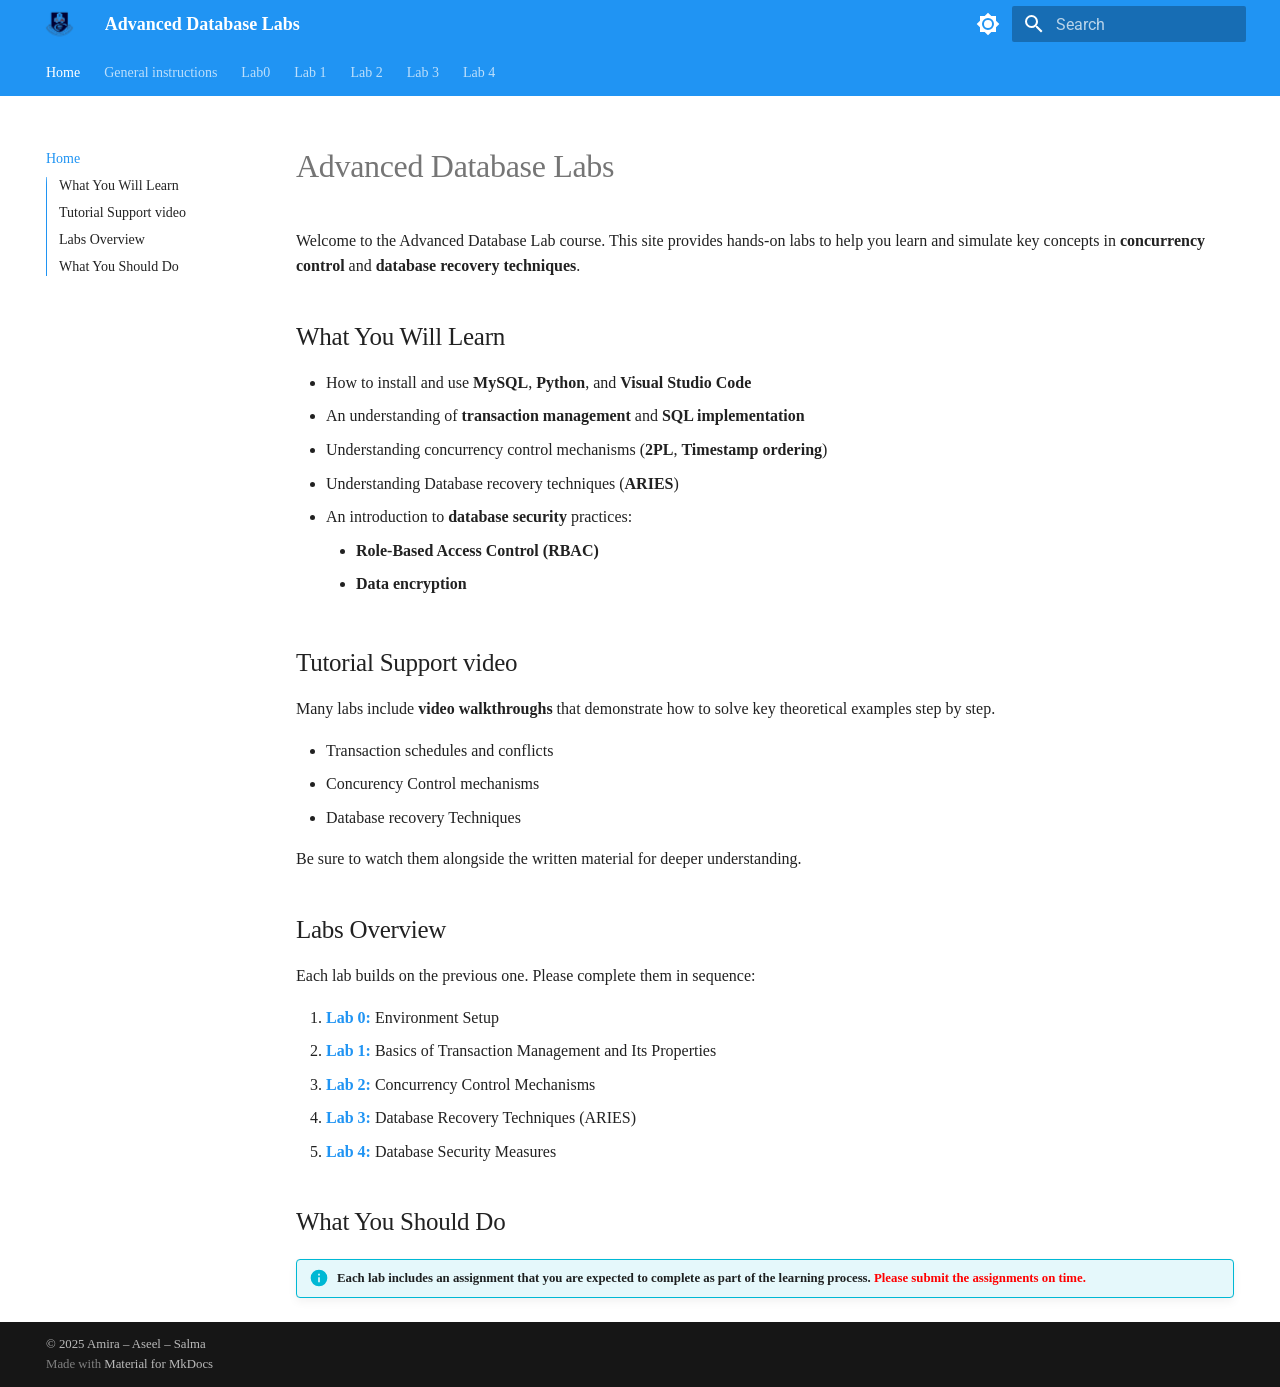
==== commit 165cf5c8: "Deployed c0b133e1 with MkDocs version: 1.6.1" ====
--- a/index.html
+++ b/index.html
@@ -703,11 +703,6 @@
 <li><a href="Labs/Lab3/"><strong>Lab 3:</strong></a> Database Recovery Techniques (ARIES)</li>
 <li><a href="Labs/Lab4/"><strong>Lab 4:</strong></a> Database Security Measures</li>
 </ol>
-<div class="admonition note">
-<p class="admonition-title">Note</p>
-<p>You can download a single PDF that contains all labs. It will be updated each time a new lab is uploaded.<br />
-📄 <a href="pdfs/documents.pdf">Download</a>"</p>
-</div>
 <h2 id="what-you-should-do">What You Should Do</h2>
 <div class="admonition info">
 <p class="admonition-title">Each lab includes an <strong>assignment</strong> that you are expected to complete as part of the learning process.<span style="color: red;"> Please submit the assignments on time.</span></p>
